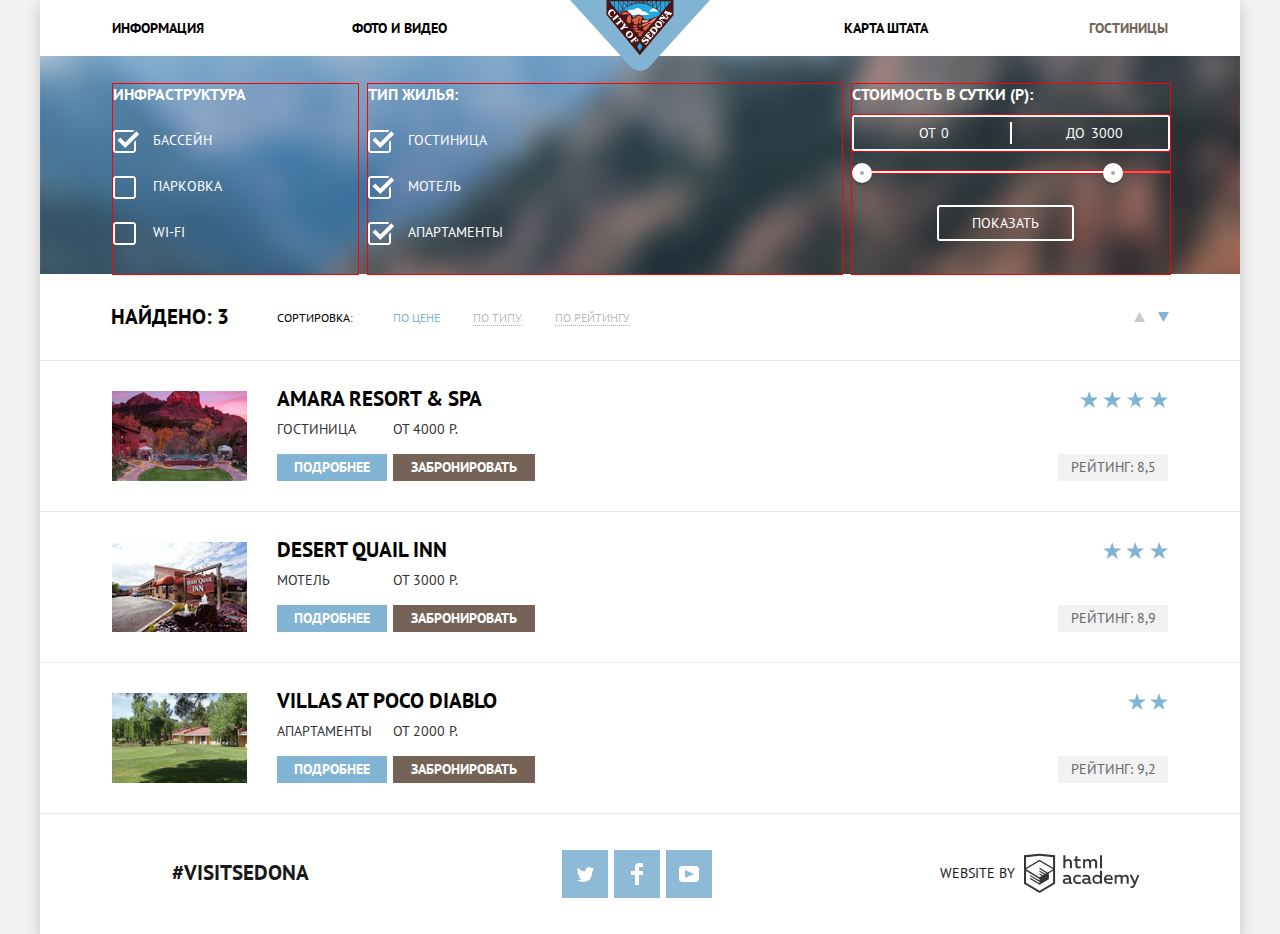
==== hotels.html @ 7b0700bb "форма ,вторая страница" ====
<!DOCTYPE html>
<html lang="ru">
  <head>
    <meta charset="utf-8">
    <title>HTML Academy: Седона</title>
    <link href="https://fonts.googleapis.com/css?family=PT+Sans:400,700&amp;subset=cyrillic" rel="stylesheet">
    <link href="css/normalize.css" rel="stylesheet">
    <!--<link href="css/style.min.css" rel="stylesheet">-->
    <link href="css/style.css" rel="stylesheet">
  </head>
  <body class="inner-page">

   <div class="container">

    <header class="main-header">

      <nav class="main-navigation">

        <a href="index.html"  class="main-header-logo"><img src="img/header-logo.svg" width="140" height="71" alt="City of Sedona"></a>
  	    <ul class="site-navigation">
          <li><a class="site-navigation-item" href="#">Информация</a></li>
          <li><a class="site-navigation-item" href="gallery.html">Фото и видео</a></li>
          <li><a class="site-navigation-item" href="map.html">Карта штата</a></li>
          <li class="current-page"><a class="site-navigation-item">Гостиницы</a></li>
        </ul>

      </nav>

    </header>

    <main>

      <section class="hotel-conditions">

        <h2 class="visually-hidden">Размещение в Седоне</h2>

        <form   action="https://echo.htmlacademy.ru" method="post" class="hotel-conditions-form">

          <div class="conditions-form">

          <b>Инфраструктура</b>

          <ul class="checkbox-list">

            <li class="checkbox-item">
              <input class="checkbox-input visually-hidden" id="checkbox-swimming-pool" type="checkbox" name="swimming-pool" checked>
                <label for="checkbox-swimming-pool" class="checkbox">Бассейн</label>
            </li>

            <li class="checkbox-item">
              <input class="checkbox-input visually-hidden" id="checkbox-parking" type="checkbox" name="parking">
                <label for="checkbox-parking" class="checkbox">Парковка</label>
            </li>

            <li class="checkbox-item">
              <input class="checkbox-input visually-hidden" id="checkbox-wifi" type="checkbox" name="wi-fi">
                <label for="checkbox-wifi" class="checkbox">Wi-Fi</label>
            </li>

          </ul>

          </div>

          <div class="conditions-form">

          <b>Тип жилья:</b>

          <ul class="checkbox-list">

            <li class="checkbox-item">
              <input class="checkbox-input visually-hidden" id="checkbox-hotel" type="checkbox" name="hotel" checked>
                <label for="checkbox-hotel" class="checkbox">Гостиница</label>
            </li>

            <li class="checkbox-item">
              <input class="checkbox-input visually-hidden" id="checkbox-motel" type="checkbox" name="motel" checked>
                <label for="checkbox-motel" class="checkbox">Мотель</label>
            </li>

            <li class="checkbox-item">
              <input class="checkbox-input visually-hidden" id="checkbox-apartments" type="checkbox" name="apartments" checked>
                <label for="checkbox-apartments" class="checkbox">Апартаменты</label>
            </li>

          </ul>

          </div>

          <div class="filter-range">

            <b>Стоимость в сутки (Р):</b>

              <div class="price-controls">

                <label class="price-range min-price">От <input type="text" value="0"></label>
                  <label class="price-range max-price">До <input type="text" value="3000"></label>

              </div>

              <div class="range-controls">

                <div class="scale">
                  <div class="bar">
                    <!--шкала ползунка-->
                  </div>
                </div>

                <button type="button" class="range-toggle toggle-min"></button>
                <button type="button" class="range-toggle toggle-max"></button>

              </div>

                  <button class="filter-show-button" type="submit">Показать</button>

          </div>

        </form>
      </section>

      <section class="hotel-searching-results">

        <div class="search-results">
          <b>Найдено: <span class="found-count">3</span></b>
          <p>Сортировка:</p>
          <ul class="sorting-list">
            <li class="current-choise sorting-item"><a href="">По цене</a></li>
            <li class="sorting-item"><a href="">По типу</a></li>
            <li class="sorting-item"><a href="">По рейтингу</a></li>
          </ul>
          <div class="arrows">
            <svg xmlns="http://www.w3.org/2000/svg" width="11" height="10" viewBox="0 0 11 10" class="arrow">
              <path fill="#231F20" d="M5.5 0L0 10h11z"/>
            </svg>

            <svg xmlns="http://www.w3.org/2000/svg" width="11" height="10" viewBox="0 0 11 10" class="current-arrow arrow">
              <path fill="#231F20" d="M5.5 10L0 0h11"/>
            </svg>
          </div>
        </div>

      <ul class="hotels-list">

       <li class="hotels-list-item">

        <img src="img/amara.jpg" width="135" height="90" alt="Amara Resort & SPA">

      <div class="hotel-item-container">
        <h2  class="hotel-name"><a href="#">Amara Resort & SPA</a></h2>

        <div class="hotel-type">
          <p>гостиница</p>
          <a class="about-hotel" href="#">Подробнее</a>
        </div>

        <div class="hotel-accepting">
          <p>От 4000 Р.</p>
          <a class="booking-button" href="#">Забронировать</a>
        </div>

      </div>
        <div class="hotel-rating">
          <span class="stars four-stars"></span>
          <p>рейтинг: 8,5</p>
        </div>

       </li>

       <li class="hotels-list-item">

        <img src="img/quail.jpg" width="135" height="90" alt="Desert Quail Inn">

      <div class="hotel-item-container">

        <h2 class="hotel-name"><a href="#">Desert Quail Inn</a></h2>

        <div class="hotel-type">
          <p>мотель</p>
          <a class="about-hotel" href="#">подробнее</a>
        </div>

        <div class="hotel-accepting">
          <p>От 3000 Р.</p>
          <a class="booking-button" href="#">забронировать</a>
        </div>

      </div>

        <div class="hotel-rating">
          <span class="stars three-stars"></span>
          <p>рейтинг: 8,9</p>
        </div>

       </li>

       <li class="hotels-list-item">

        <img src="img/diablo.jpg" width="135" height="90" alt="Villas At Poco Diablo">

      <div class="hotel-item-container">

        <h2 class="hotel-name"><a href="#">Villas At Poco Diablo</a></h2>

        <div class="hotel-type">
          <p>апартаменты</p>
          <a class="about-hotel" href="#">подробнее</a>
        </div>

        <div class="hotel-accepting">
          <p>От 2000 Р.</p>
          <a class="booking-button" href="#">забронировать</a>
        </div>

      </div>

        <div class="hotel-rating">
          <span class="stars two-stars"></span>
          <p>рейтинг: 9,2</p>
        </div>

       </li>

      </ul>
    </section>
    </main>

    <footer class="main-footer">

      <div  class="visitsedona">
        <a href="#">#visitsedona</a>
      </div>

      <ul class="social-buttons">
       <li>
        <a class="social-button social-twitter" href="https://twitter.com/htmlacademy_ru">
          <span class="visually-hidden">Twitter</span>

          <svg xmlns="http://www.w3.org/2000/svg" width="17" height="15" viewBox="0 0 17 15">

            <path fill="#FFF" d="M10.95.144c1.685-.496 2.984.27 3.577 1.179.673-.231
            1.331-.481 2.011-.708a2.345 2.345 0 0 1-.857 1.768c.685.17 1.304-.491 1.304-.491-.169
            1-1.006 1.788-1.563 2.024-.231 6.75-3.175 11.217-10.077 11.082h-.446c-.41 0-4.164-.46-4.898-1.887
            2.271.196 3.893-.422 4.693-1.177-.96-.3-2.679-.477-2.979-2.95.349.106.564.228 1.19.119C1.705 8.247.374
            7.53.448 5.33c.285.328 1.067.536 1.34.472C1.085 5.561-.182 2.442.894.85c1.818 1.854 3.735 3.606
            7.152 3.773C8.254 2.33 9.183.793 10.95.144z"/>

          </svg>

        </a>
       </li>

       <li>
        <a class="social-button social-facebook" href="https://facebook.com/htmlacademy">
          <span class="visually-hidden">Facebook</span>

          <svg xmlns="http://www.w3.org/2000/svg" width="12" height="22" viewBox="0 0 12 22">
            <path fill="#FFF" d="M12 4V0H8a4 4 0 0 0-4 4v4H0v4h4v10h4V12h4V8H8V4h4z"/>
          </svg>

        </a>
       </li>

       <li>
        <a class="social-button social-youtube" href="https://www.youtube.com/channel/UChUxTMjJGo-JDRY8pNTGL2g">
          <span class="visually-hidden">Youtube</span>

          <svg xmlns="http://www.w3.org/2000/svg" width="20" height="16" viewBox="0 0 20 16">

            <path fill="#FFF" d="M17 0H3C1.35 0 0 1.35 0 3v10c0 1.65 1.35 3 3 3h14c1.65 0 3-1.35 3-3V3c0-1.65-1.35-3-3-3zM6.027
            11.998V4.002L15.014 8l-8.987 3.998z"/>

          </svg>

        </a>
       </li>
      </ul>

      <div class="copyrights">
        <p>website by
          <a href="https://htmlacademy.ru/intensive/htmlcss" class="company-logo" aria-label="Логотип Компании">
            <svg  xmlns="http://www.w3.org/2000/svg" width="115" height="41" viewBox="0 0 113 39" >

              <path fill="#231f20" d="M46.84 28.22a2.07 2.07 0 0 0 .58-.11v1.4a3.41 3.41 0 0 1-1.24.22 1.75 1.75 0 0 1-1.75-1 5.08 5.08 0 0 1-3.3 1.13c-1.59 0-3.06-.87-3.06-2.68 0-2.24 2.08-2.93 3.9-2.93a11.63 11.63 0 0 1 2.28.26v-.31c0-1.09-.8-1.86-2.3-1.86a7.79 7.79 0 0 0-3.15.67v-1.79a10.72 10.72 0 0 1 3.35-.58c2.48 0 4 1.18 4 3.83v3.14a.57.57 0 0 0 .69.61zm-6.76-1.19a1.42 1.42 0 0 0 1.64 1.29 3.56 3.56 0 0 0 2.53-1v-1.51a10.21 10.21 0 0 0-1.9-.22c-1.1.01-2.27.35-2.27 1.45zM53.06 20.62a5.29 5.29 0 0 1 2.7.67v1.79a4.28 4.28 0 0 0-2.42-.73 2.89 2.89 0 1 0 0 5.76 5.26 5.26 0 0 0 2.55-.67v1.8a6.58 6.58 0 0 1-2.9.6 4.42 4.42 0 0 1-4.72-4.54 4.54 4.54 0 0 1 4.79-4.68zM65.84 28.22a2.07 2.07 0 0 0 .58-.11v1.4a3.41 3.41 0 0 1-1.24.22 1.75 1.75 0 0 1-1.75-1 5.08 5.08 0 0 1-3.3 1.13c-1.59 0-3.06-.87-3.06-2.68 0-2.24 2.08-2.93 3.9-2.93a11.63 11.63 0 0 1 2.28.26v-.31c0-1.09-.8-1.86-2.3-1.86a7.79 7.79 0 0 0-3.15.67v-1.79a10.72 10.72 0 0 1 3.35-.58c2.48 0 4 1.18 4 3.83v3.14a.57.57 0 0 0 .69.61zm-6.76-1.19a1.42 1.42 0 0 0 1.64 1.29 3.56 3.56 0 0 0 2.53-1v-1.51a10.21 10.21 0 0 0-1.9-.22c-1.11.01-2.27.35-2.27 1.45zM76.67 16.85v12.76h-1.76v-1.39a4.07 4.07 0 0 1-3.35 1.62 4.62 4.62 0 0 1 0-9.22 4 4 0 0 1 3.15 1.37v-5.14h2zm-4.76 5.48a2.9 2.9 0 0 0 0 5.8 3 3 0 0 0 2.79-1.84v-2.13a3.06 3.06 0 0 0-2.79-1.83zM82.99 20.62c3.48 0 4.68 2.81 4.12 5.34h-6.58c.22 1.57 1.75 2.22 3.35 2.22a6.41 6.41 0 0 0 2.77-.62v1.68a7.5 7.5 0 0 1-3.14.6c-2.68 0-5-1.53-5-4.61a4.39 4.39 0 0 1 4.48-4.61zm.09 1.62a2.39 2.39 0 0 0-2.57 2.26h4.85a2.06 2.06 0 0 0-2.28-2.26zM89.1 29.61v-8.75h1.73v1.09a4 4 0 0 1 2.92-1.33 3 3 0 0 1 2.73 1.4 4.33 4.33 0 0 1 3.06-1.4 3.21 3.21 0 0 1 3.32 3.52v5.47h-2V24.2a1.67 1.67 0 0 0-1.73-1.84 2.94 2.94 0 0 0-2.17 1.18V29.61h-2V24.2a1.67 1.67 0 0 0-1.73-1.84 3.11 3.11 0 0 0-2.32 1.35v5.91h-2zM111.47 20.86h2l-4.1 9.93c-.95 2.28-2.19 3-3.52 3a5 5 0 0 1-1.15-.15v-1.66a3 3 0 0 0 .89.13c.95 0 1.66-.67 2.17-2l.18-.44-4.16-8.82h2.13l3 6.6zM40.66 1.53v5a4 4 0 0 1 2.83-1.2A3.41 3.41 0 0 1 47.1 8.9v5.41h-2V9.15a1.9 1.9 0 0 0-2-2.1 3.08 3.08 0 0 0-2.44 1.46v5.8h-2V1.53h2zM52.43 2.42v3.12h3.17v1.71h-3.17v4c0 1.15.53 1.53 1.66 1.53a4.71 4.71 0 0 0 1.77-.35v1.68a7.14 7.14 0 0 1-2.35.38 2.68 2.68 0 0 1-3-2.88V7.23h-1.6V5.52h1.57V2.88zM58.1 14.29V5.54h1.73v1.09a4 4 0 0 1 2.92-1.33 3 3 0 0 1 2.73 1.4 4.33 4.33 0 0 1 3.06-1.4 3.21 3.21 0 0 1 3.32 3.52v5.47h-2V8.88a1.67 1.67 0 0 0-1.73-1.84 2.94 2.94 0 0 0-2.17 1.18V14.29h-2V8.88a1.67 1.67 0 0 0-1.73-1.84 3.11 3.11 0 0 0-2.32 1.35v5.91h-2zM74.72 1.52h1.95v12.76h-1.95zM15.44.02h-.16L0 1.62v28l15.28 9.09 15.28-9.09v-28zm13.12 28.45l-13.28 7.9L2 28.47V16.99l13.22 7.87v1.43l-9.07-5.4v1.38l9.11 5.47v1.46l-9.1-5.42v1.38l9.11 5.47 9.19-5.5V19.22l4.1-2.45v11.67zm0-13.16l-3.65 2.14-1.68 1-8-4.76v1.38l6.84 4.07h-.06l-.15.09-1 .57-5.64-3.36v1.38l4.45 2.65-1.05.7-3.36-2v1.38l2.21 1.3-2.25 1.35-13.16-7.82 13.17-7.92zm0-1.39L15.21 6.05l-13.2 7.86V3.41l13.28-1.39 13.28 1.39v10.51z"/>

            </svg>

          </a>
        </p>
      </div>

     </footer>

    </div>
    <script src="js/script.min.js"></script>
    </body>

    </html>
---- css/style.min.css ----
*,::after,::before{-webkit-box-sizing:inherit;box-sizing:inherit}html{-webkit-box-sizing:border-box;box-sizing:border-box}body{min-width:1280px;margin:0;font-family:"PT Sans","Arial",sans-serif;font-size:14px;line-height:26px;text-transform:uppercase;background-color:#f2f2f2}.container{width:1200px;margin:0 auto;color:#000;background-color:#fff;-webkit-box-shadow:0 5px 15px 0 rgba(0,1,1,.2);box-shadow:0 5px 15px 0 rgba(0,1,1,.2)}.visually-hidden{position:absolute;width:1px;height:1px;margin:-1px;border:0;padding:0;white-space:nowrap;-webkit-clip-path:inset(100%);clip-path:inset(100%);clip:rect(0 0 0 0);overflow:hidden}.reasons-list,.sedona-recomendations,.site-navigation,.social-buttons li{list-style:none}a{text-decoration:none}.site-navigation a,body{color:#000}.site-navigation a:focus,.site-navigation a:hover{color:#81b3d2}.site-navigation a:active{color:rgba(0,0,0,.3)}.current-page a,.current-page a:active,.current-page a:focus,.current-page a:hover{color:#766357}.main-navigation{font-size:14px;font-weight:700;color:#000;background-color:#fff;position:relative}.main-header-logo{position:absolute;top:0;left:50%;margin-left:-70px;z-index:1}.site-navigation{display:-webkit-box;display:-ms-flexbox;display:flex;-ms-flex-wrap:wrap;flex-wrap:wrap;width:1200px;margin:0;padding:0}.site-navigation li{display:block;min-width:240px;padding:15px 0}.site-navigation li:nth-child(4n+1),.site-navigation li:nth-child(4n+2){text-align:left;padding-left:72px}.site-navigation li:nth-child(4n+3),.site-navigation li:nth-child(4n+4){text-align:right;padding-right:72px}.site-navigation li:nth-child(4n+2){margin-right:240px}.about-sedona{font-size:21px;font-weight:700;color:#000;background-color:#fff}.about-sedona p{display:block;width:440px;text-align:center;margin:0 auto 30px}.background-sedona{width:100%;min-height:508px;background-image:url(../img/polygon.svg),url(../img/background-sedona.jpg);background-size:1200px 57px,1200px 773px;background-repeat:no-repeat,no-repeat;background-position:0 100%,0 -82px;background-color:#6ca2ca;margin-bottom:61px;text-align:center;padding-top:76px}.reasons-list,.sedona-recomendations{margin:0;padding:0}.reasons-and-recomendations{font-size:14px;line-height:21px;text-align:center;color:#333;background-color:#fff}.reasons-and-recomendations h2{font-size:14px;font-weight:400;margin:0 0 53px;color:#333;background-color:#fff}.reasons-list,.sedona-recomendations{display:-webkit-box;display:-ms-flexbox;display:flex;width:1200px;-ms-flex-wrap:wrap;flex-wrap:wrap}.recomendation-item{width:400px;padding:60px 50px}.reason-item b,.recomendation-item b{display:block;width:160px;font-size:21px;line-height:21px;font-weight:700}.recomendation-item b{position:relative;padding-top:101px;margin:0 auto 24px}.recomendation-item p{display:block;padding:0;margin-bottom:21px}.reason-item{width:400px;padding:46px 40px;-webkit-box-ordinal-group:2;-ms-flex-order:1;order:1;background-color:#eee}.reason-item b{margin:0 auto 26px}.reason-item p{margin:0 0 14px}.special-item>.reason-item{background-color:#81b3d2}.special-item{display:-webkit-box;display:-ms-flexbox;display:flex;width:1200px;color:#fff;background-color:#82b5d3}.special-item b{display:block;width:160px;margin:0 auto 25px}.reason-number{display:block;margin-bottom:20px}.background-bridge,.background-city{width:800px;height:256px;background-image:url(../img/background-city.jpg);-webkit-box-ordinal-group:2;-ms-flex-order:1;order:1}.background-bridge{background-image:url(../img/background-bridge.jpg);background-position:0 -76px;-webkit-box-ordinal-group:1;-ms-flex-order:0;order:0}.food::before,.house::before,.souvenir::before{content:"";position:absolute;top:0;left:50%;margin-left:-37px;width:75px;height:72px;background-image:url(../img/house.svg)}.food::before,.souvenir::before{width:74px;height:70px;background-image:url(../img/hamburger.svg)}.souvenir::before{margin-top:-5px;margin-left:-32px;width:64px;height:76px;background-image:url(../img/souvenir.svg)}.booking,.booking b{background-color:#fff}.booking{padding-top:57px;text-align:center;font-size:14px;line-height:24px;color:#333}.booking b{display:block;font-size:30px;line-height:36px;margin:-8px 0 25px;padding:0;color:#000}.booking p{margin-bottom:47px}.button-search{display:inline-block;font-family:"PT Sans","Arial",sans-serif;font-size:21px;line-height:26px;font-weight:700;border:0;text-align:center;text-transform:uppercase;width:568px;padding:30px 15px;color:#fff;background-color:#766357}.button-search:focus,.button-search:hover{color:#fff;background-color:#604e43}.button-search:active{color:rgba(255,255,255,.3);background-color:#503e33}.button-submit{font-family:"PT Sans","Arial",sans-serif;font-size:21px;line-height:26px;font-weight:700;width:458px;text-align:center;text-transform:uppercase;margin:0;padding:16px 15px;border:0;color:#fff;background-color:#81b3d2}.button-submit:focus,.button-submit:hover{color:#fff;background-color:#669ec0}.button-submit:active{color:rgba(255,255,255,.3);background-color:#5496bd}.hotel-searching{position:absolute;top:0;left:316px;font-size:14px;line-height:26px;font-weight:700;width:568px;margin:0;padding:55px;color:#000;background-color:#fff}.hotel-searching p{margin-bottom:29px}.hotel-searching-item{display:-webkit-box;display:-ms-flexbox;display:flex;position:relative;-webkit-box-pack:justify;-ms-flex-pack:justify;justify-content:space-between;-webkit-box-align:baseline;-ms-flex-align:baseline;align-items:baseline;margin-top:0}.hotel-searching-item ::-webkit-input-placeholder{font-size:14px;line-height:26px;font-weight:700;text-transform:uppercase;padding-left:13px;border:0;color:#000;background-color:#f2f3f3}.hotel-searching-item :-moz-input-placeholder,.hotel-searching-item ::-moz-input-placeholder{font-size:14px;line-height:26px;font-weight:700;text-transform:uppercase;padding-left:13px;border:0;color:#000;background-color:#f2f3f3}.hotel-searching-item :-ms-input-placeholder{font-size:14px;line-height:26px;font-weight:700;text-transform:uppercase;padding-left:13px;border:0;color:#000;background-color:#f2f3f3}.form-place-container{position:relative}.form-container{padding:0;display:-webkit-box;display:-ms-flexbox;display:flex;-webkit-box-pack:justify;-ms-flex-pack:justify;justify-content:space-between;width:458px;margin:0 0 54px}.form-container p{width:224px;margin:0;padding:0}.form-container p:nth-child(2){padding-left:47px}.button-calendar{position:absolute;top:6px;right:10px;background-image:url(../img/calendar.svg);width:21px;height:22px;border:0;cursor:pointer;color:#a9a9a9;background-color:transparent}.form-container input[type=text],.hotel-searching input[type=text]{font:inherit;width:348px;min-height:38px;border:0;background-color:#f2f2f2}.form-container input[type=text]{width:114px;padding:0 38px}.button{content:"";border:0;width:12px;height:3px;cursor:pointer;background-color:#a9a9a9}.button-minus,.button-plus{position:absolute;top:18px;right:88px}.button-plus{right:13px}.button-plus::after{position:absolute;content:"";width:12px;height:3px;top:0;right:0;background-color:#a9a9a9;-webkit-transform:rotate(90deg);-ms-transform:rotate(90deg);transform:rotate(90deg)}.sedona-map{width:1200px;height:593px;background-image:url(../img/sedona-map.jpg)}.ifarme-map{border:0;}.main-footer{display:-webkit-box;display:-ms-flexbox;display:flex;min-height:120px;font-size:14px;line-height:26px;font-weight:400;opacity:.9;color:#000;background-color:#fff}.map-under-footer{margin-top:-120px}.main-footer div{width:400px;text-align:center}.visitsedona{font-size:21px;line-height:26px;font-weight:700;padding-top:48px}.visitsedona a{color:#000}.copyrights{display:-webkit-box;display:-ms-flexbox;display:flex;-webkit-box-pack:center;-ms-flex-pack:center;justify-content:center;-webkit-box-align:center;-ms-flex-align:center;align-items:center}.company-logo,.copyrights p{display:block;margin:0;position:relative;padding:45px 125px 45px 0}.company-logo{padding:0;position:absolute;top:40px;left:84px}.company-logo:focus path,.company-logo:hover path{fill:#81b3d2}.company-logo:active path{fill:#bdbbbc}.social-button,.social-buttons{display:-webkit-box;display:-ms-flexbox;display:flex;-webkit-box-pack:center;-ms-flex-pack:center;justify-content:center;-webkit-box-align:center;-ms-flex-align:center;align-items:center}.social-buttons{-ms-flex-wrap:wrap;flex-wrap:wrap;margin:0 auto;padding:5px;width:400px}.social-button{width:46px;height:48px;margin-right:6px;background-color:#81b3d2}.social-button:focus,.social-button:hover{color:#fff;background-color:#669ec0}.social-button:active{background-color:#5496bd}.social-button:active path{fill:#89b8d2}.hotels-list li{list-style:none}.hotel-name a{display:block;font-size:21px;line-height:26px;font-weight:700;color:#000;background-color:#fff}.hotel-name a:focus,.hotel-name a:hover{font-size:21px;line-height:26px;font-weight:700;color:#81b3d2;background-color:#fff}.hotel-name a:active{font-size:21px;line-height:26px;font-weight:700;color:rgba(0,0,0,.3);background-color:#fff}.hotel-rating p,.hotel-type a,.hotels-list p{font-size:14px;line-height:21px;color:#333;background-color:#fff}.hotel-rating p,.hotel-type a{color:#666;background-color:#f2f2f2}.hotel-type a{font-weight:700;color:#fff;background-color:#82b5d3}.hotel-type a:focus,.hotel-type a:hover{font-size:14px;line-height:21px;font-weight:700;color:#fff;background-color:#669ec0}.hotel-accepting a,.hotel-type a:active{font-size:14px;line-height:21px;font-weight:700}.hotel-type a:active{color:rgba(255,255,255,.3);background-color:#5496bd}.hotel-accepting a{color:#fff;background-color:#766357}.hotel-accepting a:focus,.hotel-accepting a:hover{font-size:14px;line-height:21px;font-weight:700;color:#fff;background-color:#604e43}.hotel-accepting a:active{font-size:14px;line-height:21px;font-weight:700;color:rgba(255,255,255,.3);background-color:#503e33}.hotel-accepting p,.hotel-type p{padding:0}.hotel-rating p{margin:0}.hotels-list,.hotels-list-item{display:-webkit-box;display:-ms-flexbox;display:flex;margin:0}.hotels-list{-webkit-box-orient:vertical;-webkit-box-direction:normal;-ms-flex-direction:column;flex-direction:column;padding:0}.hotels-list-item{padding:30px 72px}.hotels-list-item img{margin-right:30px}.hotel-name{padding:0;margin-top:-5px;margin-bottom:6px}.about-hotel,.booking-button{display:block;padding:3px 16px}.hotel-item-container{display:-webkit-box;display:-ms-flexbox;display:flex;-ms-flex-wrap:wrap;flex-wrap:wrap;width:258px;margin-right:auto}.hotel-type{width:110px;margin-right:6px}.hotel-accepting p,.hotel-type p{margin:0 0 14px}.hotel-accepting{width:142px}.hotel-rating{position:relative;width:110px;text-align:center;padding-top:63px}.hotel-rating p{padding:3px}.stars{content:"";position:absolute;top:0;right:0;height:17px;background-image:url(../img/star.svg);background-repeat:space}.four-stars{width:88px}.three-stars{width:65px}.two-stars{width:40px}.hotels-list-item{border-bottom:1px solid #eae8ea}.hotels-list-item:first-child{border-top:1px solid #eae8ea}
---- css/style.css ----
*,
*::before,
*::after {
    -webkit-box-sizing: inherit;
    box-sizing: inherit;
}

html {
    -webkit-box-sizing: border-box;
    box-sizing: border-box;
}

body {
    min-width: 1200px;
    margin: 0;
    font-family: "PT Sans","Arial", sans-serif;
    font-size: 14px;
    line-height: 26px;
    text-transform: uppercase;
    color: #000000;
    background-color: #f2f2f2;
}

.container {
    width: 1200px;
    margin: 0 auto;
    color: #000000;
    background-color: #ffffff;
    -webkit-box-shadow: 0px 5px 15px 0 rgba(0, 1, 1, 0.2);
    box-shadow: 0px 5px 15px 0 rgba(0, 1, 1, 0.2);
}

.visually-hidden {
    position: absolute;
    width: 1px;
    height: 1px;
    margin: -1px;
    border: 0;
    padding: 0;
    white-space: nowrap;
    -webkit-clip-path: inset(100%);
    clip-path: inset(100%);
    clip: rect(0 0 0 0);
    overflow: hidden;
}

.site-navigation, .reasons-list, .sedona-recomendations, .social-buttons li {
    list-style: none;
}

a {
    text-decoration: none;
}

.site-navigation a {
    color: #000000;
}

.site-navigation a:hover,
.site-navigation a:focus {
    color: #81b3d2;
}

.site-navigation a:active {
    color: rgba(0, 0, 0, 0.3);
}

.current-page a,
.current-page a:hover,
.current-page a:focus,
.current-page a:active {
    color: #766357;
}

.main-navigation {
    font-size: 14px;
    font-weight: bold;
    color: #000000;
    background-color: #ffffff;
}

.main-navigation {
    position: relative;
}

.main-header-logo {
    position: absolute;
    top: 0;
    left: 50%;
    margin-left: -70px;
    z-index: 1;
}

.site-navigation {
    display: -webkit-box;
    display: -ms-flexbox;
    display: flex;
    -ms-flex-wrap: wrap;
    flex-wrap: wrap;
    width: 1200px;
    margin: 0;
    padding: 0;
}

.site-navigation li {
    display: block;
    min-width: 240px;
    padding: 15px 0px;
}

.site-navigation li:nth-child(4n+1),
.site-navigation li:nth-child(4n+2) {
    text-align: left;
    padding-left: 72px;
}

.site-navigation li:nth-child(4n+3),
.site-navigation li:nth-child(4n+4) {
    text-align: right;
    padding-right: 72px;
}

.site-navigation li:nth-child(4n+2) {
    margin-right: 240px;
}

.about-sedona {
    font-size: 21px;
    font-weight: bold;
    color: #000000;
    background-color: #ffffff;
}

.about-sedona p {
    display: block;
    width: 440px;
    text-align: center;
    margin: 0 auto 30px auto;
}

.background-sedona {
    width: 100%;
    min-height: 508px;
    background-image: url("../img/polygon.svg"), url("../img/background-sedona.jpg");
    background-size: 1200px 57px, auto;
    background-repeat: no-repeat, no-repeat;
    background-position: 0 100%, 0 -83px;
    background-color: #6CA2CA;
    margin-bottom: 61px;
    text-align: center;
    padding-top: 76px;
}

/*Блок с описанием перимуществ и достопримечательностей Седоны*/

.reasons-list, .sedona-recomendations {
    margin: 0;
    padding: 0;
}

.reasons-and-recomendations {
    position: relative;
    font-size: 14px;
    line-height: 21px;
    text-align: center;
    z-index: 2;
    color: #333333;
    background-color: #ffffff;
}

.reasons-and-recomendations h2 {
    font-size: 14px;
    font-weight: normal;
    margin: 0;
    margin-bottom: 53px;
    color: #333333;
    background-color: #ffffff;
}

.reasons-list {
    display: -webkit-box;
    display: -ms-flexbox;
    display: flex;
    width: 1200px;
    -ms-flex-wrap: wrap;
    flex-wrap: wrap;
}

.sedona-recomendations {
    display: -webkit-box;
    display: -ms-flexbox;
    display: flex;
    width: 1200px;
    -ms-flex-wrap: wrap;
    flex-wrap: wrap;
}

.recomendation-item {
    width: 400px;
    padding: 60px 50px;
}

.recomendation-item b {
    display: block;
    position: relative;
    font-size: 21px;
    line-height: 21px;
    font-weight: bold;
    width: 160px;
    margin: 0 auto 24px auto;
    padding-top: 101px;
    color: #000000;
}

.recomendation-item p {
    display: block;
    padding: 0;
    margin-bottom: 21px;
}

.reason-item {
    width: 400px;
    padding: 46px 40px;
    -webkit-box-ordinal-group: 2;
    -ms-flex-order: 1;
    order: 1;
    background-color: #eeeeee;
}

.reason-item b {
    display: block;
    width: 160px;
    font-size: 21px;
    line-height: 21px;
    font-weight: bold;
    margin: 0 auto 26px auto;
    color: #000000;
}

.reason-item p {
    margin: 0;
    margin-bottom: 14px;
}

.special-item>.reason-item {
    background-color: #81b3d2;
}

.special-item {
    display: -webkit-box;
    display: -ms-flexbox;
    display: flex;
    width: 1200px;
    color: #ffffff;
    background-color: #82B5D3;
}

.special-item b {
    display: block;
    width: 160px;
    margin: 0 auto 25px auto;
    color: #ffffff;
}

.reason-number {
    display: block;
    margin-bottom: 20px;
}

.background-city {
    width: 800px;
    height: 256px;
    background-image: url("../img/background-city.jpg");
    -webkit-box-ordinal-group: 2;
    -ms-flex-order: 1;
    order: 1;
}

.background-bridge {
    width: 800px;
    height: 256px;
    background-image: url("../img/background-bridge.jpg");
    background-position: 0 -76px;
    -webkit-box-ordinal-group: 1;
    -ms-flex-order: 0;
    order: 0;
}

.house::before {
    content: "";
    position: absolute;
    top: 0;
    left: 50%;
    margin-left: -37px;
    width: 75px;
    height: 72px;
    background-image: url("../img/house.svg");
}

.food::before {
    content: "";
    position: absolute;
    top: 0;
    left: 50%;
    margin-left: -37px;
    width: 74px;
    height: 70px;
    background-image: url("../img/hamburger.svg");
}

.souvenir::before {
    content: "";
    position: absolute;
    top: 0;
    left: 50%;
    margin-top: -5px;
    margin-left: -32px;
    width: 64px;
    height: 76px;
    background-image: url("../img/souvenir.svg");
}

/*блок с формой*/

.booking {
    font-size: 14px;
    line-height: 24px;
    text-align: center;
    color: #333333;
    background-color: #ffffff;
}

.booking b {
    display: block;
    font-size: 30px;
    line-height: 36px;
    margin: 0;
    margin-top: -8px;
    margin-bottom: 25px;
    padding: 0;
    color: #000000;
    background-color: #ffffff;
}

.booking p {
    margin-bottom: 47px;
    padding: 0 50px;
}

.button-search {
    display: inline-block;
    font-family: "PT Sans","Arial",sans-serif;
    font-size: 21px;
    line-height: 26px;
    font-weight: bold;
    border: none;
    vertical-align: center;
    text-align: center;
    text-transform: uppercase;
    width: 568px;
    padding: 30px 15px;
    color: #ffffff;
    background-color: #766357;
}

.button-search:hover,
.button-search:focus {
    color: #ffffff;
    background-color: #604e43;
}

.button-search:active {
    color: rgba(255, 255, 255, 0.3);
    background-color: #503e33;
}

.button-submit {
    font-family: "PT Sans","Arial",sans-serif;
    font-size: 21px;
    line-height: 26px;
    font-weight: bold;
    width: 458px;
    text-align: center;
    text-transform: uppercase;
    margin: 0;
    padding: 0;
    padding: 16px 15px;
    border: none;
    color: #ffffff;
    background-color: #81b3d2;
}

.button-submit:hover,
.button-submit:focus {
    color: #ffffff;
    background-color: #669ec0;
}

.button-submit:active {
    color: rgba(255, 255, 255, 0.3);
    background-color: #5496bd;
}

.form-place-container {
  position:relative;
}

.hotel-searching {
    display: block;
    position: absolute;
    top: 0;
    left: 316px;
    font-size: 14px;
    line-height: 26px;
    font-weight: bold;
    width: 568px;
    margin: 0;
    padding: 55px;
    box-shadow: 0px 7px 15px 0 rgba(0, 1, 1, 0.15);
    color: #000000;
    background-color: #ffffff;
}

.hotel-searching p {
    padding: 0;
    margin-bottom: 29px;
}
.hotel-searching-item label {
  width: 110px;
  text-align: left;
}

.hotel-searching-item {
    display: -webkit-box;
    display: -ms-flexbox;
    display: flex;
    position: relative;
    -webkit-box-pack: justify;
    -ms-flex-pack: justify;
    justify-content: space-between;
    -webkit-box-align: baseline;
    -ms-flex-align: baseline;
    align-items: baseline;
    margin-top: 0;
    z-index: 2;
}

.hotel-searching-item ::-webkit-input-placeholder {
    font-size: 14px;
    line-height: 26px;
    font-weight: bold;
    text-transform: uppercase;
    border: none;
    color: #000000;
}

.hotel-searching-item ::-moz-input-placeholder {
    font-size: 14px;
    line-height: 26px;
    font-weight: bold;
    text-transform: uppercase;
    border: none;
    color: #000000;
}

.hotel-searching-item :-moz-input-placeholder {
    font-size: 14px;
    line-height: 26px;
    font-weight: bold;
    text-transform: uppercase;
    border: none;
    color: #000000;
}

.hotel-searching-item :-ms-input-placeholder {
    font-size: 14px;
    line-height: 26px;
    font-weight: bold;
    text-transform: uppercase;
    border: none;
    color: #000000;
}

.form-place-container {
    position: relative;
}

.form-container {
    margin: 0;
    padding: 0;
    display: -webkit-box;
    display: -ms-flexbox;
    display: flex;
    -webkit-box-pack: justify;
    -ms-flex-pack: justify;
    justify-content: space-between;
    width: 458px;
    margin-bottom: 54px;
}

.form-container p {
    width: 225px;
    margin: 0;
    padding: 0;
}

.form-container p:nth-child(2) {
    padding-left: 45px;
}

.button-calendar {
    position: absolute;
    top: 8px;
    right: 9px;
    padding: 0;
    width: 21px;
    height: 22px;
    border: none;
    outline: none;
    cursor: pointer;
    color: #a9a9a9;
    background-color: transparent;
}

.button-calendar path {
  fill: #cacaca;
}

.button-calendar:hover path,
.button-caldendar:focus path {
  fill: #000000;
}

.button-calendar:active path {
  fill: #81b3d2;
}

.hotel-searching input[type="text"] {
    font: inherit;
    width: 347px;
    min-height: 38px;
    margin: 0;
    padding: 0 13px;
    border: 0;
    text-align: left;
    outline:none;
    background-color: #f2f2f2;
    outline: none;
}

.hotel-special-item input[type="text"]:hover {
  background-color: #ebebeb;
}

.hotel-special-item input[type="text"]:focus {
  background-color: #ffffff;
  border: 2px solid #e5e5e5;
}

.form-container input[type="text"] {
    font: inherit;
    width: 114px;
    min-height: 38px;
    padding: 0 38px;
    border: 0;
    text-align: center;
    outline:none;
    background-color: #f2f2f2;
}

.button {
    outline:none;
    padding: 0px;
}

.button-minus {
    position: absolute;
    top: 0px;
    right: 76px;
    border: 0;
    width: 38px;
    height: 38px;
    cursor: pointer;
    background-color: #f2f2f2;
}

.button-plus {
    position: absolute;
    top: 0px;
    right: 0px;
    border: 0;
    width: 38px;
    height: 38px;
    cursor: pointer;
    background-color: #f2f2f2;
}

.button-minus::before {
    position: absolute;
    content: "";
    top: 18px;
    right: 13px;
    width: 11px;
    height: 3px;
    border: 0;
    background-color: #a9a9a9;
}

.button-plus::before {
    position: absolute;
    content: "";
    top: 18px;
    right: 13px;
    width: 11px;
    height: 3px;
    border: 0;
    background-color: #a9a9a9;
}

.button-plus::after {
    position: absolute;
    content: "";
    top: 18px;
    right: 13px;
    width: 11px;
    height: 3px;
    border: 0;
    background-color: #a9a9a9;
    -webkit-transform: rotate(90deg);
    -ms-transform: rotate(90deg);
    transform: rotate(90deg);
}

.button-minus:hover::before,
.button-minus:focus::before
 {
    background-color: #000000;
}

.button-minus:active::before {
    background-color: #81b3d2;
}

.button-plus:hover::before,
.button-plus:focus::before,
.button-plus:hover::after,
.button-plus:focus::after {
    background-color: #000000;
}

.button-plus:active::before,
.button-plus:active::after {
    background-color: #81b3d2;
}

.close-form-container {
    position: relative;
    padding-top: 57px;
    background-color: white;
    z-index: 2;
}

@-webkit-keyframes form-opening{
    0% {
      top: -395px;
      left: 316px;
  }
}

@keyframes form-opening{
    0% {
      top: -395px;
      left: 316px;
  }
}

.hidden {
  display: none;
}

.form-show {
    display: block;
    -webkit-animation-name: form-opening;
            animation-name: form-opening;
    -webkit-animation-duration: 1.5s;
            animation-duration: 1.5s;
    z-index: 1;
}

/*Карта*/

.sedona-map {
    width: 1200px;
    height: 593px;
    background-image: url("../img/sedona-map.jpg");
    background-color: #c4ecb4;
}

.iframe-map {
    border: 0;
}

/*Футер*/

.main-footer {
    display: -webkit-box;
    display: -ms-flexbox;
    display: flex;
    min-height: 120px;
    font-size: 14px;
    line-height: 26px;
    font-weight: normal;
    opacity: 0.9;
    position: relative;
    z-index: 0;
    color: #000000;
    background-color: #ffffff;
}

.map-under-footer {
    margin-top: -120px;
}

.main-footer div {
    width: 400px;
    text-align: center;
}

.visitsedona {
    font-size: 21px;
    line-height: 26px;
    font-weight: bold;
    padding-top: 46px;
}

.visitsedona a {
    color: #000000;
}

.copyrights {
    display: -webkit-box;
    display: -ms-flexbox;
    display: flex;
    -webkit-box-pack: center;
    -ms-flex-pack: center;
    justify-content: center;
    -webkit-box-align: center;
    -ms-flex-align: center;
    align-items: center;
}

.copyrights p {
    display: block;
    margin: 0;
    position: relative;
    padding: 43px 125px 45px 0;
}

.company-logo {
    display: block;
    margin: 0;
    padding: 0;
    position: absolute;
    top: 36px;
    left: 84px;
}

.company-logo:hover path,
.company-logo:focus path {
    fill: #81b3d2;
}

.company-logo:active path {
    fill: #bdbbbc;
}

.social-buttons {
    display: -webkit-box;
    display: -ms-flexbox;
    display: flex;
    -ms-flex-wrap: wrap;
    flex-wrap: wrap;
    -webkit-box-pack: center;
    -ms-flex-pack: center;
    justify-content: center;
    -webkit-box-align: center;
    -ms-flex-align: center;
    align-items: center;
    width: 400px;
    margin: 0 auto;
    padding: 0;
    padding: 5px;
}

.social-button {
    display: -webkit-box;
    display: -ms-flexbox;
    display: flex;
    -webkit-box-pack: center;
    -ms-flex-pack: center;
    justify-content: center;
    width: 46px;
    height: 48px;
    margin-right: 6px;
    -webkit-box-align: center;
    -ms-flex-align: center;
    align-items: center;
    background-color: #81b3d2;
}

.social-button:hover,
.social-button:focus {
    color: #ffffff;
    background-color: #669ec0;
}

.social-button:active {
    background-color: #5496bd;
}

.social-button:active path {
    opacity: 0.3;
}

/*Вторая страница*/

.hotels-list li {
    list-style: none;
}

.hotel-name a {
    display: block;
    font-size: 21px;
    line-height: 26px;
    font-weight: bold;
    color: #000000;
}

.hotel-name a:hover,
.hotel-name a:focus {
    font-size: 21px;
    line-height: 26px;
    font-weight: bold;
    color: #81b3d2;
}

.hotel-name a:active {
    font-size: 21px;
    line-height: 26px;
    font-weight: bold;
    color: rgba(0, 0, 0, 0.3);
}

.hotels-list p {
    font-size: 14px;
    line-height: 21px;
    color: #333333;
    background-color: #ffffff;
}

.hotel-rating p {
    font-size: 14px;
    line-height: 21px;
    color: #666666;
    background-color: #f2f2f2;
}

.hotel-type a {
    font-size: 14px;
    line-height: 21px;
    font-weight: bold;
    color: #ffffff;
    background-color: #82B5D3;
}

.hotel-type a:hover,
.hotel-type a:focus {
    font-size: 14px;
    line-height: 21px;
    font-weight: bold;
    color: #ffffff;
    background-color: #669ec0;
}

.hotel-type a:active {
    font-size: 14px;
    line-height: 21px;
    font-weight: bold;
    color: rgba(255, 255, 255, 0.3);
    background-color: #5496bd;
}

.hotel-accepting a {
    font-size: 14px;
    line-height: 21px;
    font-weight: bold;
    color: #ffffff;
    background-color: #766357;
}

.hotel-accepting a:hover,
.hotel-accepting a:focus {
    font-size: 14px;
    line-height: 21px;
    font-weight: bold;
    color: #ffffff;
    background-color: #604e43;
}

.hotel-accepting a:active {
    font-size: 14px;
    line-height: 21px;
    font-weight: bold;
    color: rgba(255, 255, 255, 0.3);
    background-color: #503e33;
}

.hotel-type p,
.hotel-accepting p,
.hotel-rating p {
    margin: 0;
    padding: 0;
}

.hotels-list {
    display: -webkit-box;
    display: -ms-flexbox;
    display: flex;
    -webkit-box-orient: vertical;
    -webkit-box-direction: normal;
    -ms-flex-direction: column;
    flex-direction: column;
    margin: 0;
    padding: 0;
}

.hotels-list-item {
    display: -webkit-box;
    display: -ms-flexbox;
    display: flex;
    margin: 0;
    padding: 30px 72px;
}

.hotels-list-item img {
    margin-right: 30px;
}

.hotel-name {
    padding: 0;
    margin-top: -5px;
    margin-bottom: 6px;
}

.about-hotel {
    display: block;
    padding: 3px 16px;
    word-wrap: break-word;
    text-align: center;
}

.booking-button {
    display: block;
    padding: 3px 16px;
    word-wrap: break-word;
    text-align: center;
}

.hotel-item-container {
    display: -webkit-box;
    display: -ms-flexbox;
    display: flex;
    -ms-flex-wrap: wrap;
    flex-wrap: wrap;
    width: 258px;
    margin-right: auto;
}

.hotel-type {
    width: 110px;
    margin-right: 6px;
}

.hotel-type p {
    margin-bottom: 14px;
}

.hotel-accepting {
    width: 142px;
}

.hotel-accepting p {
    margin-bottom: 14px;
}

.hotel-rating {
    position: relative;
    width: 110px;
    text-align: center;
    padding-top: 63px;
}

.hotel-rating p {
    padding: 3px;
}

.stars {
    content: "";
    position: absolute;
    top: 0;
    right: 0;
    height: 17px;
    background-image: url("../img/star.svg");
    background-repeat: space;
}

.four-stars {
    width: 88px;
}

.three-stars {
    width: 65px;
}

.two-stars {
    width: 40px;
}

.hotels-list-item {
    border-bottom: 1px solid #eae8ea;
}

.hotels-list-item:first-child {
    border-top: 1px solid #eae8ea;
}

/*форма с чекбоксом*/

.checkbox-list {
  list-style: none;
  padding: 0;
  margin: 0;
}

.hotel-conditions {
  background-color: #7799BD;
  background-image: url("../img/filter-background.jpg");
  background-position: 0 -293px;
  background-repeat: no-repeat;
}

.hotel-conditions-form {
    display: flex;
      justify-content: space-between;
    padding: 28px 70px 0 73px;
}

.conditions-form {
  width: 245px;
  margin-right: 10px;
}

.conditions-form:nth-child(2) {
  flex-grow: 2;
}

.conditions-form b {
  display: block;
  font-size: 16px;
  line-height: 21px;
  font-weight: 600;
  word-wrap: break-word;
  color: #ffffff;
  margin-bottom: 25px;
}

.checkbox {
  padding-left: 40px;
}

.checkbox-item {
  display: flex;
  position: relative;
  font-size: 14px;
  line-height: 21px;
  word-wrap: break-word;
  margin-bottom: 25px;
  align-items: center;
  color: #ffffff;
}

.checkbox-item:last-child{
  margin-bottom: 31px;
}

.checkbox::before {
  content:"";
  position: absolute;
  top: 0;
  left: 0;
  width: 27px;
  height: 23px;
  background-image: url("data:image/svg+xml,%3Csvg xmlns='http://www.w3.org/2000/svg' width='23' height='23' fill='%23ffffff' viewBox='0 0 23 23'%3E%3Cpath d='M20 2c.542 0 1 .458 1 1v17c0 .542-.458 1-1 1H3c-.542 0-1-.458-1-1V3c0-.542.458-1 1-1h17m0-2H3C1.35 0 0 1.35 0 3v17c0 1.65 1.35 3 3 3h17c1.65 0 3-1.35 3-3V3c0-1.65-1.35-3-3-3z'/%3E%3C/svg%3E");
  background-repeat: no-repeat;
}

.checkbox-input:checked + .checkbox::before {
  background-image: url("data:image/svg+xml,%3Csvg xmlns='http://www.w3.org/2000/svg' width='27' height='23' fill='%23ffffff' viewBox='0 0 27 23'%3E%3Cpath d='M7.285 7.486l-2.829 2.829 7.783 7.783L26.171 4.166l-2.828-2.829-11.104 11.102z'/%3E%3Cpath d='M21 20c0 .542-.458 1-1 1H3c-.542 0-1-.458-1-1V3c0-.542.458-1 1-1h16.908L21.493.415A2.96 2.96 0 0 0 20 0H3C1.35 0 0 1.35 0 3v17c0 1.65 1.35 3 3 3h17c1.65 0 3-1.35 3-3v-9.829l-2 2V20z'/%3E%3C/svg%3E");
  background-repeat: no-repeat;
}

.checkbox-input:checked:focus + .checkbox::before {
  background-image: url("data:image/svg+xml,%3Csvg xmlns='http://www.w3.org/2000/svg' width='27' height='23' fill='%23ffffff' viewBox='0 0 27 23'%3E%3Cpath d='M7.285 7.486l-2.829 2.829 7.783 7.783L26.171 4.166l-2.828-2.829-11.104 11.102z'/%3E%3Cpath d='M21 20c0 .542-.458 1-1 1H3c-.542 0-1-.458-1-1V3c0-.542.458-1 1-1h16.908L21.493.415A2.96 2.96 0 0 0 20 0H3C1.35 0 0 1.35 0 3v17c0 1.65 1.35 3 3 3h17c1.65 0 3-1.35 3-3v-9.829l-2 2V20z'/%3E%3C/svg%3E");
  background-repeat: no-repeat;
}


.checkbox-input:checked:disabled + .checkbox::before {
  background-image: url("data:image/svg+xml,%3Csvg xmlns='http://www.w3.org/2000/svg' width='27' height='23' fill='%236a6a6a' viewBox='0 0 27 23'%3E%3Cpath d='M7.285 7.486l-2.829 2.829 7.783 7.783L26.171 4.166l-2.828-2.829-11.104 11.102z'/%3E%3Cpath d='M21 20c0 .542-.458 1-1 1H3c-.542 0-1-.458-1-1V3c0-.542.458-1 1-1h16.908L21.493.415A2.96 2.96 0 0 0 20 0H3C1.35 0 0 1.35 0 3v17c0 1.65 1.35 3 3 3h17c1.65 0 3-1.35 3-3v-9.829l-2 2V20z'/%3E%3C/svg%3E");
  background-repeat: no-repeat;
}

.checkbox-input:disabled + .checkbox::before {
  background-image: url("data:image/svg+xml,%3Csvg xmlns='http://www.w3.org/2000/svg' width='23' height='23' fill='%236a6a6a' viewBox='0 0 23 23'%3E%3Cpath d='M20 2c.542 0 1 .458 1 1v17c0 .542-.458 1-1 1H3c-.542 0-1-.458-1-1V3c0-.542.458-1 1-1h17m0-2H3C1.35 0 0 1.35 0 3v17c0 1.65 1.35 3 3 3h17c1.65 0 3-1.35 3-3V3c0-1.65-1.35-3-3-3z'/%3E%3C/svg%3E");
  background-repeat: no-repeat;
}


.hotel-conditions-form div {
  outline: 1px solid red;
}
/* Блок с ползунком*/

.filter-range {
  display: flex;
  flex-direction: column;
  width: 318px;
  color: #ffffff;
  text-transform: uppercase;
}

.filter-range b {
  font-size: 16px;
  line-height: 21px;
  font-weight: 600;
  margin-bottom: 10px;
}

.price-controls {
  display: flex;
  position: relative;
  border: 2px solid #ffffff;
  border-radius: 2px;
  margin-bottom: 20px;
}

.price-controls::after {
  content:"";
  position: absolute;
  top: 50%;
  left: 50%;
  width: 2px;
  height: 22px;
  background-color: #ffffff;
  transform: translate(-50%, -50%);
}

.price-range {
  font-size: 14px;
  line-height: 32px;
  width: 157px;
}

.min-price {
  padding-left: 65px;
}

.max-price {
   padding-left: 55px;
}

.price-controls input[type="text"] {
  font-size: inherit;
  line-height: 21px;
  width: 50px;
  margin: 0;
  background: none;
  border: none;
  color: #ffffff;
}

.min-price,
.max-price {
  cursor: pointer;
}

.range-controls {
  position: relative;
    margin-bottom: 32px;
}

.scale {
  width: 318px;
  height: 2px;
  background-color: rgba(255, 255, 255, 0.3);
}

.bar {
  width: 80%;
  height: 2px;
  background-color: #ffffff;
}

.range-toggle {
  width: 20px;
  height: 20px;
  padding: 0;
  background-image: url("../img/filter-button.svg");
  background-size: cover;
  border: none;
  cursor: pointer;
  border-radius: 50%;
  box-shadow: 0 2px 1px rgba(0, 1, 1, 0.2);
}

.toggle-min {
  position: absolute;
  top: -8px;
  left: 0%;
}

.toggle-max {
  position: absolute;
  top: -8px;
  left: 79%;
}

.filter-show-button {
  font-size: 14px;
  line-height: 21px;
  text-transform: uppercase;
  width: 137px;
  height: 36px;
  border: 2px solid #ffffff;
  border-radius: 3px;
  margin-left: 85px;
  color: #ffffff;
  background-color: transparent;
}

.filter-show-button:hover,
.filter-show-button:focus {
  color: #000000;
  background-color: #ffffff;
}

/**/

.sorting-list {
  list-style: none;
  margin: 0;
  padding: 0;
  padding-top: 2px;
}

.search-results {
  display: flex;
  padding: 30px 71px;
  align-items: center;
}

.search-results b{
  font-size: 21px;
  line-height: 26px;
  font-weight: bold;
  padding-right: 48px;
  color: #000000;

  background-color: #ffffff;
}

.search-results p {
font-size: 12px;
line-height: 18px;
padding-top: 2px;
padding-right: 40px;
margin: 0;
color: #000000;
background-color: #ffffff;
}

.sorting-list {
  display: flex;
}

.sorting-item {
  font-size: 12px;
  line-height: 18px;
  padding-right: 33px;
}

.sorting-item a {
  border-bottom: 1px dotted rgba(0, 0, 0, 0.3);
  color: rgba(0, 0, 0, 0.3);
  background-color: #ffffff;
  outline: none;
}

.sorting-item a:hover,
.sorting-item a:focus {
  border-bottom: 1px dotted #81b3d2;
  outline: none;
  color: #81b3d2;
  background-color: #ffffff;
}

.sorting-item a:active {
  border: none;
  color: #000000;
  background-color: #ffffff;
}

.arrows {
  display: flex;
  position: relative;
  justify-content: space-between;
  width: 35px;
  margin-left: auto;
}

.arrow path {
  fill: #cacaca;
}

.arrow path:hover,
.arrow path:focus {
  fill: #000000;
}

.arrow path:active {
  fill: #81b3d2;
}

.current-choise a{
  border: none;
  color: #81b3d2;
}

.current-arrow path{
  fill: #81b3d2;
}
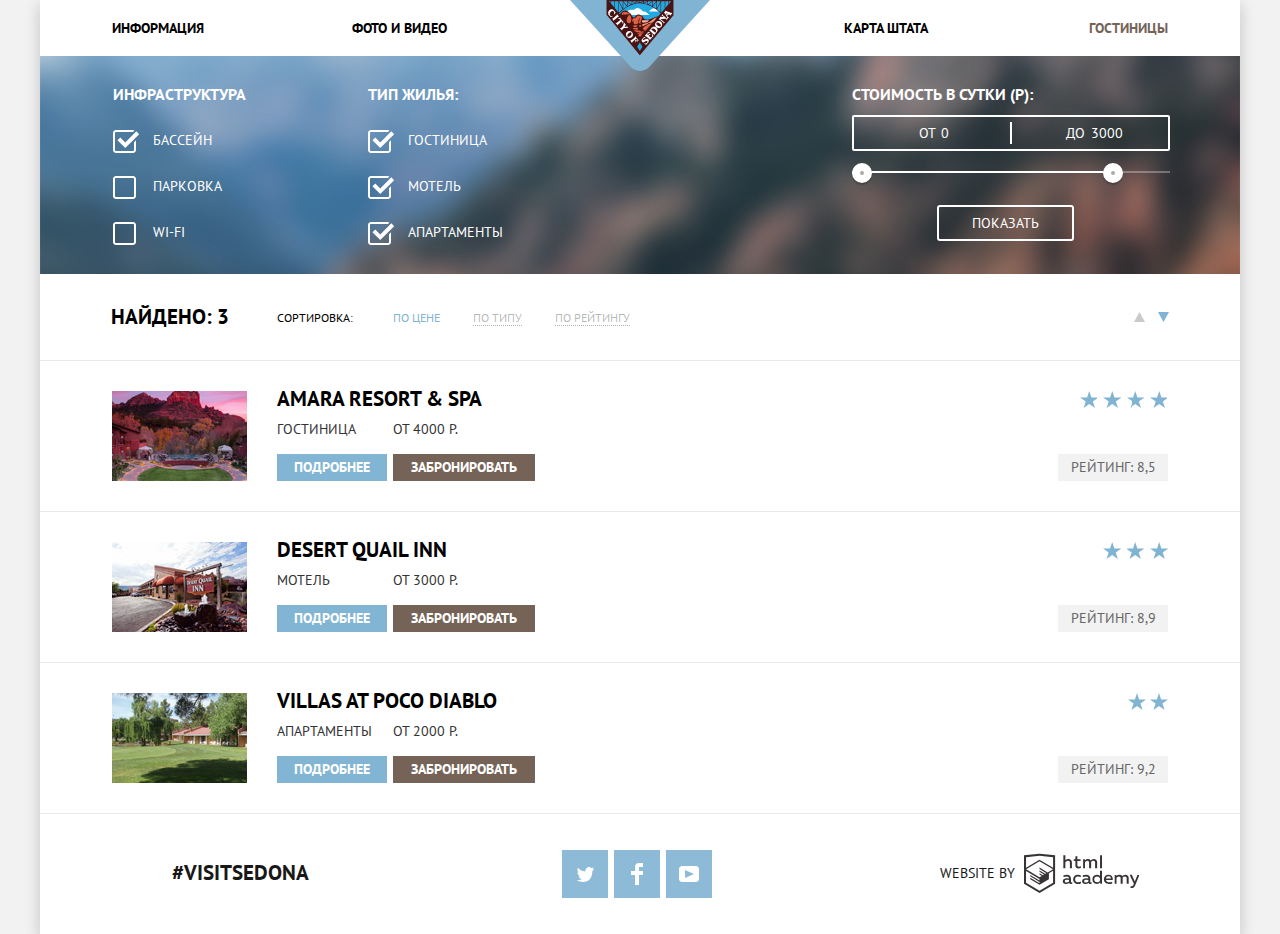
==== commit 0527e25f: "после минификатора и бьютификатора" ====
--- a/hotels.html
+++ b/hotels.html
@@ -1,296 +1,300 @@
 <!DOCTYPE html>
 <html lang="ru">
-  <head>
+
+<head>
     <meta charset="utf-8">
     <title>HTML Academy: Седона</title>
     <link href="https://fonts.googleapis.com/css?family=PT+Sans:400,700&amp;subset=cyrillic" rel="stylesheet">
     <link href="css/normalize.css" rel="stylesheet">
-    <!--<link href="css/style.min.css" rel="stylesheet">-->
-    <link href="css/style.css" rel="stylesheet">
-  </head>
-  <body class="inner-page">
-
-   <div class="container">
-
-    <header class="main-header">
-
-      <nav class="main-navigation">
-
-        <a href="index.html"  class="main-header-logo"><img src="img/header-logo.svg" width="140" height="71" alt="City of Sedona"></a>
-  	    <ul class="site-navigation">
-          <li><a class="site-navigation-item" href="#">Информация</a></li>
-          <li><a class="site-navigation-item" href="gallery.html">Фото и видео</a></li>
-          <li><a class="site-navigation-item" href="map.html">Карта штата</a></li>
-          <li class="current-page"><a class="site-navigation-item">Гостиницы</a></li>
-        </ul>
-
-      </nav>
-
-    </header>
-
-    <main>
-
-      <section class="hotel-conditions">
-
-        <h2 class="visually-hidden">Размещение в Седоне</h2>
-
-        <form   action="https://echo.htmlacademy.ru" method="post" class="hotel-conditions-form">
-
-          <div class="conditions-form">
-
-          <b>Инфраструктура</b>
-
-          <ul class="checkbox-list">
-
-            <li class="checkbox-item">
-              <input class="checkbox-input visually-hidden" id="checkbox-swimming-pool" type="checkbox" name="swimming-pool" checked>
-                <label for="checkbox-swimming-pool" class="checkbox">Бассейн</label>
-            </li>
-
-            <li class="checkbox-item">
-              <input class="checkbox-input visually-hidden" id="checkbox-parking" type="checkbox" name="parking">
-                <label for="checkbox-parking" class="checkbox">Парковка</label>
-            </li>
-
-            <li class="checkbox-item">
-              <input class="checkbox-input visually-hidden" id="checkbox-wifi" type="checkbox" name="wi-fi">
-                <label for="checkbox-wifi" class="checkbox">Wi-Fi</label>
-            </li>
-
-          </ul>
-
-          </div>
-
-          <div class="conditions-form">
-
-          <b>Тип жилья:</b>
-
-          <ul class="checkbox-list">
-
-            <li class="checkbox-item">
-              <input class="checkbox-input visually-hidden" id="checkbox-hotel" type="checkbox" name="hotel" checked>
-                <label for="checkbox-hotel" class="checkbox">Гостиница</label>
-            </li>
-
-            <li class="checkbox-item">
-              <input class="checkbox-input visually-hidden" id="checkbox-motel" type="checkbox" name="motel" checked>
-                <label for="checkbox-motel" class="checkbox">Мотель</label>
-            </li>
-
-            <li class="checkbox-item">
-              <input class="checkbox-input visually-hidden" id="checkbox-apartments" type="checkbox" name="apartments" checked>
-                <label for="checkbox-apartments" class="checkbox">Апартаменты</label>
-            </li>
-
-          </ul>
-
-          </div>
-
-          <div class="filter-range">
-
-            <b>Стоимость в сутки (Р):</b>
-
-              <div class="price-controls">
-
-                <label class="price-range min-price">От <input type="text" value="0"></label>
-                  <label class="price-range max-price">До <input type="text" value="3000"></label>
-
-              </div>
-
-              <div class="range-controls">
-
-                <div class="scale">
-                  <div class="bar">
-                    <!--шкала ползунка-->
-                  </div>
-                </div>
-
-                <button type="button" class="range-toggle toggle-min"></button>
-                <button type="button" class="range-toggle toggle-max"></button>
-
-              </div>
-
-                  <button class="filter-show-button" type="submit">Показать</button>
-
-          </div>
-
-        </form>
-      </section>
-
-      <section class="hotel-searching-results">
-
-        <div class="search-results">
-          <b>Найдено: <span class="found-count">3</span></b>
-          <p>Сортировка:</p>
-          <ul class="sorting-list">
-            <li class="current-choise sorting-item"><a href="">По цене</a></li>
-            <li class="sorting-item"><a href="">По типу</a></li>
-            <li class="sorting-item"><a href="">По рейтингу</a></li>
-          </ul>
-          <div class="arrows">
-            <svg xmlns="http://www.w3.org/2000/svg" width="11" height="10" viewBox="0 0 11 10" class="arrow">
+    <link href="css/style.min.css" rel="stylesheet">
+    <!--<link href="css/style.css" rel="stylesheet">-->
+</head>
+
+<body class="inner-page">
+
+    <div class="container">
+
+        <header class="main-header">
+
+            <nav class="main-navigation">
+
+                <a href="index.html" class="main-header-logo"><img src="img/header-logo.svg" width="140" height="71" alt="City of Sedona"></a>
+                <ul class="site-navigation">
+                    <li><a class="site-navigation-item" href="#">Информация</a></li>
+                    <li><a class="site-navigation-item" href="gallery.html">Фото и видео</a></li>
+                    <li><a class="site-navigation-item" href="map.html">Карта штата</a></li>
+                    <li class="current-page"><a class="site-navigation-item">Гостиницы</a></li>
+                </ul>
+
+            </nav>
+
+        </header>
+
+        <main>
+
+            <section class="hotel-conditions">
+
+                <h2 class="visually-hidden">Размещение в Седоне</h2>
+
+                <form action="https://echo.htmlacademy.ru" method="post" class="hotel-conditions-form">
+
+                    <div class="conditions-form">
+
+                        <b>Инфраструктура</b>
+
+                        <ul class="checkbox-list">
+
+                            <li class="checkbox-item">
+                                <input class="checkbox-input visually-hidden" id="checkbox-swimming-pool" type="checkbox" name="swimming-pool" checked>
+                                <label for="checkbox-swimming-pool" class="checkbox">Бассейн</label>
+                            </li>
+
+                            <li class="checkbox-item">
+                                <input class="checkbox-input visually-hidden" id="checkbox-parking" type="checkbox" name="parking">
+                                <label for="checkbox-parking" class="checkbox">Парковка</label>
+                            </li>
+
+                            <li class="checkbox-item">
+                                <input class="checkbox-input visually-hidden" id="checkbox-wifi" type="checkbox" name="wi-fi">
+                                <label for="checkbox-wifi" class="checkbox">Wi-Fi</label>
+                            </li>
+
+                        </ul>
+
+                    </div>
+
+                    <div class="conditions-form">
+
+                        <b>Тип жилья:</b>
+
+                        <ul class="checkbox-list">
+
+                            <li class="checkbox-item">
+                                <input class="checkbox-input visually-hidden" id="checkbox-hotel" type="checkbox" name="hotel" checked>
+                                <label for="checkbox-hotel" class="checkbox">Гостиница</label>
+                            </li>
+
+                            <li class="checkbox-item">
+                                <input class="checkbox-input visually-hidden" id="checkbox-motel" type="checkbox" name="motel" checked>
+                                <label for="checkbox-motel" class="checkbox">Мотель</label>
+                            </li>
+
+                            <li class="checkbox-item">
+                                <input class="checkbox-input visually-hidden" id="checkbox-apartments" type="checkbox" name="apartments" checked>
+                                <label for="checkbox-apartments" class="checkbox">Апартаменты</label>
+                            </li>
+
+                        </ul>
+
+                    </div>
+
+                    <div class="filter-range">
+
+                        <b>Стоимость в сутки (Р):</b>
+
+                        <div class="price-controls">
+
+                            <label class="price-range min-price">От <input type="text" value="0"></label>
+                            <label class="price-range max-price">До <input type="text" value="3000"></label>
+
+                        </div>
+
+                        <div class="range-controls">
+
+                            <div class="scale">
+                                <div class="bar">
+                                    <!--шкала ползунка-->
+                                </div>
+                            </div>
+
+                            <button type="button" class="range-toggle toggle-min"></button>
+                            <button type="button" class="range-toggle toggle-max"></button>
+
+                        </div>
+
+                        <button class="filter-show-button" type="submit">Показать</button>
+
+                    </div>
+
+                </form>
+            </section>
+
+            <section class="hotel-searching-results">
+
+                <div class="search-results">
+                    <b>Найдено: <span class="found-count">3</span></b>
+                    <p>Сортировка:</p>
+                    <ul class="sorting-list">
+                        <li class="current-choise sorting-item"><a href="">По цене</a></li>
+                        <li class="sorting-item"><a href="">По типу</a></li>
+                        <li class="sorting-item"><a href="">По рейтингу</a></li>
+                    </ul>
+                    <div class="arrows">
+                        <svg xmlns="http://www.w3.org/2000/svg" width="11" height="10" viewBox="0 0 11 10" class="arrow">
               <path fill="#231F20" d="M5.5 0L0 10h11z"/>
             </svg>
 
-            <svg xmlns="http://www.w3.org/2000/svg" width="11" height="10" viewBox="0 0 11 10" class="current-arrow arrow">
+                        <svg xmlns="http://www.w3.org/2000/svg" width="11" height="10" viewBox="0 0 11 10" class="current-arrow arrow">
               <path fill="#231F20" d="M5.5 10L0 0h11"/>
             </svg>
-          </div>
-        </div>
-
-      <ul class="hotels-list">
-
-       <li class="hotels-list-item">
-
-        <img src="img/amara.jpg" width="135" height="90" alt="Amara Resort & SPA">
-
-      <div class="hotel-item-container">
-        <h2  class="hotel-name"><a href="#">Amara Resort & SPA</a></h2>
-
-        <div class="hotel-type">
-          <p>гостиница</p>
-          <a class="about-hotel" href="#">Подробнее</a>
-        </div>
-
-        <div class="hotel-accepting">
-          <p>От 4000 Р.</p>
-          <a class="booking-button" href="#">Забронировать</a>
-        </div>
-
-      </div>
-        <div class="hotel-rating">
-          <span class="stars four-stars"></span>
-          <p>рейтинг: 8,5</p>
-        </div>
-
-       </li>
-
-       <li class="hotels-list-item">
-
-        <img src="img/quail.jpg" width="135" height="90" alt="Desert Quail Inn">
-
-      <div class="hotel-item-container">
-
-        <h2 class="hotel-name"><a href="#">Desert Quail Inn</a></h2>
-
-        <div class="hotel-type">
-          <p>мотель</p>
-          <a class="about-hotel" href="#">подробнее</a>
-        </div>
-
-        <div class="hotel-accepting">
-          <p>От 3000 Р.</p>
-          <a class="booking-button" href="#">забронировать</a>
-        </div>
-
-      </div>
-
-        <div class="hotel-rating">
-          <span class="stars three-stars"></span>
-          <p>рейтинг: 8,9</p>
-        </div>
-
-       </li>
-
-       <li class="hotels-list-item">
-
-        <img src="img/diablo.jpg" width="135" height="90" alt="Villas At Poco Diablo">
-
-      <div class="hotel-item-container">
-
-        <h2 class="hotel-name"><a href="#">Villas At Poco Diablo</a></h2>
-
-        <div class="hotel-type">
-          <p>апартаменты</p>
-          <a class="about-hotel" href="#">подробнее</a>
-        </div>
-
-        <div class="hotel-accepting">
-          <p>От 2000 Р.</p>
-          <a class="booking-button" href="#">забронировать</a>
-        </div>
-
-      </div>
-
-        <div class="hotel-rating">
-          <span class="stars two-stars"></span>
-          <p>рейтинг: 9,2</p>
-        </div>
-
-       </li>
-
-      </ul>
-    </section>
-    </main>
-
-    <footer class="main-footer">
-
-      <div  class="visitsedona">
-        <a href="#">#visitsedona</a>
-      </div>
-
-      <ul class="social-buttons">
-       <li>
-        <a class="social-button social-twitter" href="https://twitter.com/htmlacademy_ru">
-          <span class="visually-hidden">Twitter</span>
-
-          <svg xmlns="http://www.w3.org/2000/svg" width="17" height="15" viewBox="0 0 17 15">
-
-            <path fill="#FFF" d="M10.95.144c1.685-.496 2.984.27 3.577 1.179.673-.231
-            1.331-.481 2.011-.708a2.345 2.345 0 0 1-.857 1.768c.685.17 1.304-.491 1.304-.491-.169
-            1-1.006 1.788-1.563 2.024-.231 6.75-3.175 11.217-10.077 11.082h-.446c-.41 0-4.164-.46-4.898-1.887
-            2.271.196 3.893-.422 4.693-1.177-.96-.3-2.679-.477-2.979-2.95.349.106.564.228 1.19.119C1.705 8.247.374
-            7.53.448 5.33c.285.328 1.067.536 1.34.472C1.085 5.561-.182 2.442.894.85c1.818 1.854 3.735 3.606
-            7.152 3.773C8.254 2.33 9.183.793 10.95.144z"/>
-
-          </svg>
-
-        </a>
-       </li>
-
-       <li>
-        <a class="social-button social-facebook" href="https://facebook.com/htmlacademy">
-          <span class="visually-hidden">Facebook</span>
-
-          <svg xmlns="http://www.w3.org/2000/svg" width="12" height="22" viewBox="0 0 12 22">
-            <path fill="#FFF" d="M12 4V0H8a4 4 0 0 0-4 4v4H0v4h4v10h4V12h4V8H8V4h4z"/>
-          </svg>
-
-        </a>
-       </li>
-
-       <li>
-        <a class="social-button social-youtube" href="https://www.youtube.com/channel/UChUxTMjJGo-JDRY8pNTGL2g">
-          <span class="visually-hidden">Youtube</span>
-
-          <svg xmlns="http://www.w3.org/2000/svg" width="20" height="16" viewBox="0 0 20 16">
-
-            <path fill="#FFF" d="M17 0H3C1.35 0 0 1.35 0 3v10c0 1.65 1.35 3 3 3h14c1.65 0 3-1.35 3-3V3c0-1.65-1.35-3-3-3zM6.027
-            11.998V4.002L15.014 8l-8.987 3.998z"/>
-
-          </svg>
-
-        </a>
-       </li>
-      </ul>
-
-      <div class="copyrights">
-        <p>website by
-          <a href="https://htmlacademy.ru/intensive/htmlcss" class="company-logo" aria-label="Логотип Компании">
-            <svg  xmlns="http://www.w3.org/2000/svg" width="115" height="41" viewBox="0 0 113 39" >
-
-              <path fill="#231f20" d="M46.84 28.22a2.07 2.07 0 0 0 .58-.11v1.4a3.41 3.41 0 0 1-1.24.22 1.75 1.75 0 0 1-1.75-1 5.08 5.08 0 0 1-3.3 1.13c-1.59 0-3.06-.87-3.06-2.68 0-2.24 2.08-2.93 3.9-2.93a11.63 11.63 0 0 1 2.28.26v-.31c0-1.09-.8-1.86-2.3-1.86a7.79 7.79 0 0 0-3.15.67v-1.79a10.72 10.72 0 0 1 3.35-.58c2.48 0 4 1.18 4 3.83v3.14a.57.57 0 0 0 .69.61zm-6.76-1.19a1.42 1.42 0 0 0 1.64 1.29 3.56 3.56 0 0 0 2.53-1v-1.51a10.21 10.21 0 0 0-1.9-.22c-1.1.01-2.27.35-2.27 1.45zM53.06 20.62a5.29 5.29 0 0 1 2.7.67v1.79a4.28 4.28 0 0 0-2.42-.73 2.89 2.89 0 1 0 0 5.76 5.26 5.26 0 0 0 2.55-.67v1.8a6.58 6.58 0 0 1-2.9.6 4.42 4.42 0 0 1-4.72-4.54 4.54 4.54 0 0 1 4.79-4.68zM65.84 28.22a2.07 2.07 0 0 0 .58-.11v1.4a3.41 3.41 0 0 1-1.24.22 1.75 1.75 0 0 1-1.75-1 5.08 5.08 0 0 1-3.3 1.13c-1.59 0-3.06-.87-3.06-2.68 0-2.24 2.08-2.93 3.9-2.93a11.63 11.63 0 0 1 2.28.26v-.31c0-1.09-.8-1.86-2.3-1.86a7.79 7.79 0 0 0-3.15.67v-1.79a10.72 10.72 0 0 1 3.35-.58c2.48 0 4 1.18 4 3.83v3.14a.57.57 0 0 0 .69.61zm-6.76-1.19a1.42 1.42 0 0 0 1.64 1.29 3.56 3.56 0 0 0 2.53-1v-1.51a10.21 10.21 0 0 0-1.9-.22c-1.11.01-2.27.35-2.27 1.45zM76.67 16.85v12.76h-1.76v-1.39a4.07 4.07 0 0 1-3.35 1.62 4.62 4.62 0 0 1 0-9.22 4 4 0 0 1 3.15 1.37v-5.14h2zm-4.76 5.48a2.9 2.9 0 0 0 0 5.8 3 3 0 0 0 2.79-1.84v-2.13a3.06 3.06 0 0 0-2.79-1.83zM82.99 20.62c3.48 0 4.68 2.81 4.12 5.34h-6.58c.22 1.57 1.75 2.22 3.35 2.22a6.41 6.41 0 0 0 2.77-.62v1.68a7.5 7.5 0 0 1-3.14.6c-2.68 0-5-1.53-5-4.61a4.39 4.39 0 0 1 4.48-4.61zm.09 1.62a2.39 2.39 0 0 0-2.57 2.26h4.85a2.06 2.06 0 0 0-2.28-2.26zM89.1 29.61v-8.75h1.73v1.09a4 4 0 0 1 2.92-1.33 3 3 0 0 1 2.73 1.4 4.33 4.33 0 0 1 3.06-1.4 3.21 3.21 0 0 1 3.32 3.52v5.47h-2V24.2a1.67 1.67 0 0 0-1.73-1.84 2.94 2.94 0 0 0-2.17 1.18V29.61h-2V24.2a1.67 1.67 0 0 0-1.73-1.84 3.11 3.11 0 0 0-2.32 1.35v5.91h-2zM111.47 20.86h2l-4.1 9.93c-.95 2.28-2.19 3-3.52 3a5 5 0 0 1-1.15-.15v-1.66a3 3 0 0 0 .89.13c.95 0 1.66-.67 2.17-2l.18-.44-4.16-8.82h2.13l3 6.6zM40.66 1.53v5a4 4 0 0 1 2.83-1.2A3.41 3.41 0 0 1 47.1 8.9v5.41h-2V9.15a1.9 1.9 0 0 0-2-2.1 3.08 3.08 0 0 0-2.44 1.46v5.8h-2V1.53h2zM52.43 2.42v3.12h3.17v1.71h-3.17v4c0 1.15.53 1.53 1.66 1.53a4.71 4.71 0 0 0 1.77-.35v1.68a7.14 7.14 0 0 1-2.35.38 2.68 2.68 0 0 1-3-2.88V7.23h-1.6V5.52h1.57V2.88zM58.1 14.29V5.54h1.73v1.09a4 4 0 0 1 2.92-1.33 3 3 0 0 1 2.73 1.4 4.33 4.33 0 0 1 3.06-1.4 3.21 3.21 0 0 1 3.32 3.52v5.47h-2V8.88a1.67 1.67 0 0 0-1.73-1.84 2.94 2.94 0 0 0-2.17 1.18V14.29h-2V8.88a1.67 1.67 0 0 0-1.73-1.84 3.11 3.11 0 0 0-2.32 1.35v5.91h-2zM74.72 1.52h1.95v12.76h-1.95zM15.44.02h-.16L0 1.62v28l15.28 9.09 15.28-9.09v-28zm13.12 28.45l-13.28 7.9L2 28.47V16.99l13.22 7.87v1.43l-9.07-5.4v1.38l9.11 5.47v1.46l-9.1-5.42v1.38l9.11 5.47 9.19-5.5V19.22l4.1-2.45v11.67zm0-13.16l-3.65 2.14-1.68 1-8-4.76v1.38l6.84 4.07h-.06l-.15.09-1 .57-5.64-3.36v1.38l4.45 2.65-1.05.7-3.36-2v1.38l2.21 1.3-2.25 1.35-13.16-7.82 13.17-7.92zm0-1.39L15.21 6.05l-13.2 7.86V3.41l13.28-1.39 13.28 1.39v10.51z"/>
-
-            </svg>
-
-          </a>
-        </p>
-      </div>
-
-     </footer>
+                    </div>
+                </div>
+
+                <ul class="hotels-list">
+
+                    <li class="hotels-list-item">
+
+                        <img src="img/amara.jpg" width="135" height="90" alt="Amara Resort & SPA">
+
+                        <div class="hotel-item-container">
+                            <h2 class="hotel-name"><a href="#">Amara Resort & SPA</a></h2>
+
+                            <div class="hotel-type">
+                                <p>гостиница</p>
+                                <a class="about-hotel" href="#">Подробнее</a>
+                            </div>
+
+                            <div class="hotel-accepting">
+                                <p>От 4000 Р.</p>
+                                <a class="booking-button" href="#">Забронировать</a>
+                            </div>
+
+                        </div>
+                        <div class="hotel-rating">
+                            <span class="stars four-stars"></span>
+                            <p>рейтинг: 8,5</p>
+                        </div>
+
+                    </li>
+
+                    <li class="hotels-list-item">
+
+                        <img src="img/quail.jpg" width="135" height="90" alt="Desert Quail Inn">
+
+                        <div class="hotel-item-container">
+
+                            <h2 class="hotel-name"><a href="#">Desert Quail Inn</a></h2>
+
+                            <div class="hotel-type">
+                                <p>мотель</p>
+                                <a class="about-hotel" href="#">подробнее</a>
+                            </div>
+
+                            <div class="hotel-accepting">
+                                <p>От 3000 Р.</p>
+                                <a class="booking-button" href="#">забронировать</a>
+                            </div>
+
+                        </div>
+
+                        <div class="hotel-rating">
+                            <span class="stars three-stars"></span>
+                            <p>рейтинг: 8,9</p>
+                        </div>
+
+                    </li>
+
+                    <li class="hotels-list-item">
+
+                        <img src="img/diablo.jpg" width="135" height="90" alt="Villas At Poco Diablo">
+
+                        <div class="hotel-item-container">
+
+                            <h2 class="hotel-name"><a href="#">Villas At Poco Diablo</a></h2>
+
+                            <div class="hotel-type">
+                                <p>апартаменты</p>
+                                <a class="about-hotel" href="#">подробнее</a>
+                            </div>
+
+                            <div class="hotel-accepting">
+                                <p>От 2000 Р.</p>
+                                <a class="booking-button" href="#">забронировать</a>
+                            </div>
+
+                        </div>
+
+                        <div class="hotel-rating">
+                            <span class="stars two-stars"></span>
+                            <p>рейтинг: 9,2</p>
+                        </div>
+
+                    </li>
+
+                </ul>
+            </section>
+        </main>
+
+        <footer class="main-footer">
+
+            <div class="visitsedona">
+                <a href="#">#visitsedona</a>
+            </div>
+
+            <ul class="social-buttons">
+                <li>
+                    <a class="social-button social-twitter" href="https://twitter.com/htmlacademy_ru">
+                      <span class="visually-hidden">Twitter</span>
+
+                      <svg xmlns="http://www.w3.org/2000/svg" width="17" height="15" viewBox="0 0 17 15">
+
+                        <path fill="#FFF" d="M10.95.144c1.685-.496 2.984.27 3.577 1.179.673-.231
+                        1.331-.481 2.011-.708a2.345 2.345 0 0 1-.857 1.768c.685.17 1.304-.491 1.304-.491-.169
+                        1-1.006 1.788-1.563 2.024-.231 6.75-3.175 11.217-10.077 11.082h-.446c-.41 0-4.164-.46-4.898-1.887
+                        2.271.196 3.893-.422 4.693-1.177-.96-.3-2.679-.477-2.979-2.95.349.106.564.228 1.19.119C1.705 8.247.374
+                        7.53.448 5.33c.285.328 1.067.536 1.34.472C1.085 5.561-.182 2.442.894.85c1.818 1.854 3.735 3.606
+                        7.152 3.773C8.254 2.33 9.183.793 10.95.144z"/>
+
+                      </svg>
+
+                    </a>
+                </li>
+
+                <li>
+                    <a class="social-button social-facebook" href="https://facebook.com/htmlacademy">
+                      <span class="visually-hidden">Facebook</span>
+
+                      <svg xmlns="http://www.w3.org/2000/svg" width="12" height="22" viewBox="0 0 12 22">
+                        <path fill="#FFF" d="M12 4V0H8a4 4 0 0 0-4 4v4H0v4h4v10h4V12h4V8H8V4h4z"/>
+                      </svg>
+
+                    </a>
+                </li>
+
+                <li>
+                    <a class="social-button social-youtube" href="https://www.youtube.com/channel/UChUxTMjJGo-JDRY8pNTGL2g">
+                      <span class="visually-hidden">Youtube</span>
+
+                      <svg xmlns="http://www.w3.org/2000/svg" width="20" height="16" viewBox="0 0 20 16">
+
+                        <path fill="#FFF" d="M17 0H3C1.35 0 0 1.35 0 3v10c0 1.65 1.35 3 3 3h14c1.65 0 3-1.35 3-3V3c0-1.65-1.35-3-3-3zM6.027
+                        11.998V4.002L15.014 8l-8.987 3.998z"/>
+
+                      </svg>
+
+                    </a>
+                </li>
+            </ul>
+
+            <div class="copyrights">
+                <p>website by
+                    <a href="https://htmlacademy.ru/intensive/htmlcss" class="company-logo" aria-label="Логотип Компании">
+                      <svg  xmlns="http://www.w3.org/2000/svg" width="115" height="41" viewBox="0 0 113 39" >
+
+                        <path fill="#231f20" d="M46.84 28.22a2.07 2.07 0 0 0 .58-.11v1.4a3.41 3.41 0 0 1-1.24.22 1.75 1.75 0 0 1-1.75-1 5.08 5.08 0 0 1-3.3 1.13c-1.59 0-3.06-.87-3.06-2.68 0-2.24 2.08-2.93 3.9-2.93a11.63 11.63 0 0 1 2.28.26v-.31c0-1.09-.8-1.86-2.3-1.86a7.79 7.79 0 0 0-3.15.67v-1.79a10.72 10.72 0 0 1 3.35-.58c2.48 0 4 1.18 4 3.83v3.14a.57.57 0 0 0 .69.61zm-6.76-1.19a1.42 1.42 0 0 0 1.64 1.29 3.56 3.56 0 0 0 2.53-1v-1.51a10.21 10.21 0 0 0-1.9-.22c-1.1.01-2.27.35-2.27 1.45zM53.06 20.62a5.29 5.29 0 0 1 2.7.67v1.79a4.28 4.28 0 0 0-2.42-.73 2.89 2.89 0 1 0 0 5.76 5.26 5.26 0 0 0 2.55-.67v1.8a6.58 6.58 0 0 1-2.9.6 4.42 4.42 0 0 1-4.72-4.54 4.54 4.54 0 0 1 4.79-4.68zM65.84 28.22a2.07 2.07 0 0 0 .58-.11v1.4a3.41 3.41 0 0 1-1.24.22 1.75 1.75 0 0 1-1.75-1 5.08 5.08 0 0 1-3.3 1.13c-1.59 0-3.06-.87-3.06-2.68 0-2.24 2.08-2.93 3.9-2.93a11.63 11.63 0 0 1 2.28.26v-.31c0-1.09-.8-1.86-2.3-1.86a7.79 7.79 0 0 0-3.15.67v-1.79a10.72 10.72 0 0 1 3.35-.58c2.48 0 4 1.18 4 3.83v3.14a.57.57 0 0 0 .69.61zm-6.76-1.19a1.42 1.42 0 0 0 1.64 1.29 3.56 3.56 0 0 0 2.53-1v-1.51a10.21 10.21 0 0 0-1.9-.22c-1.11.01-2.27.35-2.27 1.45zM76.67 16.85v12.76h-1.76v-1.39a4.07 4.07 0 0 1-3.35 1.62 4.62 4.62 0 0 1 0-9.22 4 4 0 0 1 3.15 1.37v-5.14h2zm-4.76 5.48a2.9 2.9 0 0 0 0 5.8 3 3 0 0 0 2.79-1.84v-2.13a3.06 3.06 0 0 0-2.79-1.83zM82.99 20.62c3.48 0 4.68 2.81 4.12 5.34h-6.58c.22 1.57 1.75 2.22 3.35 2.22a6.41 6.41 0 0 0 2.77-.62v1.68a7.5 7.5 0 0 1-3.14.6c-2.68 0-5-1.53-5-4.61a4.39 4.39 0 0 1 4.48-4.61zm.09 1.62a2.39 2.39 0 0 0-2.57 2.26h4.85a2.06 2.06 0 0 0-2.28-2.26zM89.1 29.61v-8.75h1.73v1.09a4 4 0 0 1 2.92-1.33 3 3 0 0 1 2.73 1.4 4.33 4.33 0 0 1 3.06-1.4 3.21 3.21 0 0 1 3.32 3.52v5.47h-2V24.2a1.67 1.67 0 0 0-1.73-1.84 2.94 2.94 0 0 0-2.17 1.18V29.61h-2V24.2a1.67 1.67 0 0 0-1.73-1.84 3.11 3.11 0 0 0-2.32 1.35v5.91h-2zM111.47 20.86h2l-4.1 9.93c-.95 2.28-2.19 3-3.52 3a5 5 0 0 1-1.15-.15v-1.66a3 3 0 0 0 .89.13c.95 0 1.66-.67 2.17-2l.18-.44-4.16-8.82h2.13l3 6.6zM40.66 1.53v5a4 4 0 0 1 2.83-1.2A3.41 3.41 0 0 1 47.1 8.9v5.41h-2V9.15a1.9 1.9 0 0 0-2-2.1 3.08 3.08 0 0 0-2.44 1.46v5.8h-2V1.53h2zM52.43 2.42v3.12h3.17v1.71h-3.17v4c0 1.15.53 1.53 1.66 1.53a4.71 4.71 0 0 0 1.77-.35v1.68a7.14 7.14 0 0 1-2.35.38 2.68 2.68 0 0 1-3-2.88V7.23h-1.6V5.52h1.57V2.88zM58.1 14.29V5.54h1.73v1.09a4 4 0 0 1 2.92-1.33 3 3 0 0 1 2.73 1.4 4.33 4.33 0 0 1 3.06-1.4 3.21 3.21 0 0 1 3.32 3.52v5.47h-2V8.88a1.67 1.67 0 0 0-1.73-1.84 2.94 2.94 0 0 0-2.17 1.18V14.29h-2V8.88a1.67 1.67 0 0 0-1.73-1.84 3.11 3.11 0 0 0-2.32 1.35v5.91h-2zM74.72 1.52h1.95v12.76h-1.95zM15.44.02h-.16L0 1.62v28l15.28 9.09 15.28-9.09v-28zm13.12 28.45l-13.28 7.9L2 28.47V16.99l13.22 7.87v1.43l-9.07-5.4v1.38l9.11 5.47v1.46l-9.1-5.42v1.38l9.11 5.47 9.19-5.5V19.22l4.1-2.45v11.67zm0-13.16l-3.65 2.14-1.68 1-8-4.76v1.38l6.84 4.07h-.06l-.15.09-1 .57-5.64-3.36v1.38l4.45 2.65-1.05.7-3.36-2v1.38l2.21 1.3-2.25 1.35-13.16-7.82 13.17-7.92zm0-1.39L15.21 6.05l-13.2 7.86V3.41l13.28-1.39 13.28 1.39v10.51z"/>
+
+                      </svg>
+
+                    </a>
+                </p>
+            </div>
+
+        </footer>
 
     </div>
+
     <script src="js/script.min.js"></script>
-    </body>
-
-    </html>
+
+</body>
+
+</html>
--- a/css/style.min.css
+++ b/css/style.min.css
@@ -1 +1 @@
-*,::after,::before{-webkit-box-sizing:inherit;box-sizing:inherit}html{-webkit-box-sizing:border-box;box-sizing:border-box}body{min-width:1280px;margin:0;font-family:"PT Sans","Arial",sans-serif;font-size:14px;line-height:26px;text-transform:uppercase;background-color:#f2f2f2}.container{width:1200px;margin:0 auto;color:#000;background-color:#fff;-webkit-box-shadow:0 5px 15px 0 rgba(0,1,1,.2);box-shadow:0 5px 15px 0 rgba(0,1,1,.2)}.visually-hidden{position:absolute;width:1px;height:1px;margin:-1px;border:0;padding:0;white-space:nowrap;-webkit-clip-path:inset(100%);clip-path:inset(100%);clip:rect(0 0 0 0);overflow:hidden}.reasons-list,.sedona-recomendations,.site-navigation,.social-buttons li{list-style:none}a{text-decoration:none}.site-navigation a,body{color:#000}.site-navigation a:focus,.site-navigation a:hover{color:#81b3d2}.site-navigation a:active{color:rgba(0,0,0,.3)}.current-page a,.current-page a:active,.current-page a:focus,.current-page a:hover{color:#766357}.main-navigation{font-size:14px;font-weight:700;color:#000;background-color:#fff;position:relative}.main-header-logo{position:absolute;top:0;left:50%;margin-left:-70px;z-index:1}.site-navigation{display:-webkit-box;display:-ms-flexbox;display:flex;-ms-flex-wrap:wrap;flex-wrap:wrap;width:1200px;margin:0;padding:0}.site-navigation li{display:block;min-width:240px;padding:15px 0}.site-navigation li:nth-child(4n+1),.site-navigation li:nth-child(4n+2){text-align:left;padding-left:72px}.site-navigation li:nth-child(4n+3),.site-navigation li:nth-child(4n+4){text-align:right;padding-right:72px}.site-navigation li:nth-child(4n+2){margin-right:240px}.about-sedona{font-size:21px;font-weight:700;color:#000;background-color:#fff}.about-sedona p{display:block;width:440px;text-align:center;margin:0 auto 30px}.background-sedona{width:100%;min-height:508px;background-image:url(../img/polygon.svg),url(../img/background-sedona.jpg);background-size:1200px 57px,1200px 773px;background-repeat:no-repeat,no-repeat;background-position:0 100%,0 -82px;background-color:#6ca2ca;margin-bottom:61px;text-align:center;padding-top:76px}.reasons-list,.sedona-recomendations{margin:0;padding:0}.reasons-and-recomendations{font-size:14px;line-height:21px;text-align:center;color:#333;background-color:#fff}.reasons-and-recomendations h2{font-size:14px;font-weight:400;margin:0 0 53px;color:#333;background-color:#fff}.reasons-list,.sedona-recomendations{display:-webkit-box;display:-ms-flexbox;display:flex;width:1200px;-ms-flex-wrap:wrap;flex-wrap:wrap}.recomendation-item{width:400px;padding:60px 50px}.reason-item b,.recomendation-item b{display:block;width:160px;font-size:21px;line-height:21px;font-weight:700}.recomendation-item b{position:relative;padding-top:101px;margin:0 auto 24px}.recomendation-item p{display:block;padding:0;margin-bottom:21px}.reason-item{width:400px;padding:46px 40px;-webkit-box-ordinal-group:2;-ms-flex-order:1;order:1;background-color:#eee}.reason-item b{margin:0 auto 26px}.reason-item p{margin:0 0 14px}.special-item>.reason-item{background-color:#81b3d2}.special-item{display:-webkit-box;display:-ms-flexbox;display:flex;width:1200px;color:#fff;background-color:#82b5d3}.special-item b{display:block;width:160px;margin:0 auto 25px}.reason-number{display:block;margin-bottom:20px}.background-bridge,.background-city{width:800px;height:256px;background-image:url(../img/background-city.jpg);-webkit-box-ordinal-group:2;-ms-flex-order:1;order:1}.background-bridge{background-image:url(../img/background-bridge.jpg);background-position:0 -76px;-webkit-box-ordinal-group:1;-ms-flex-order:0;order:0}.food::before,.house::before,.souvenir::before{content:"";position:absolute;top:0;left:50%;margin-left:-37px;width:75px;height:72px;background-image:url(../img/house.svg)}.food::before,.souvenir::before{width:74px;height:70px;background-image:url(../img/hamburger.svg)}.souvenir::before{margin-top:-5px;margin-left:-32px;width:64px;height:76px;background-image:url(../img/souvenir.svg)}.booking,.booking b{background-color:#fff}.booking{padding-top:57px;text-align:center;font-size:14px;line-height:24px;color:#333}.booking b{display:block;font-size:30px;line-height:36px;margin:-8px 0 25px;padding:0;color:#000}.booking p{margin-bottom:47px}.button-search{display:inline-block;font-family:"PT Sans","Arial",sans-serif;font-size:21px;line-height:26px;font-weight:700;border:0;text-align:center;text-transform:uppercase;width:568px;padding:30px 15px;color:#fff;background-color:#766357}.button-search:focus,.button-search:hover{color:#fff;background-color:#604e43}.button-search:active{color:rgba(255,255,255,.3);background-color:#503e33}.button-submit{font-family:"PT Sans","Arial",sans-serif;font-size:21px;line-height:26px;font-weight:700;width:458px;text-align:center;text-transform:uppercase;margin:0;padding:16px 15px;border:0;color:#fff;background-color:#81b3d2}.button-submit:focus,.button-submit:hover{color:#fff;background-color:#669ec0}.button-submit:active{color:rgba(255,255,255,.3);background-color:#5496bd}.hotel-searching{position:absolute;top:0;left:316px;font-size:14px;line-height:26px;font-weight:700;width:568px;margin:0;padding:55px;color:#000;background-color:#fff}.hotel-searching p{margin-bottom:29px}.hotel-searching-item{display:-webkit-box;display:-ms-flexbox;display:flex;position:relative;-webkit-box-pack:justify;-ms-flex-pack:justify;justify-content:space-between;-webkit-box-align:baseline;-ms-flex-align:baseline;align-items:baseline;margin-top:0}.hotel-searching-item ::-webkit-input-placeholder{font-size:14px;line-height:26px;font-weight:700;text-transform:uppercase;padding-left:13px;border:0;color:#000;background-color:#f2f3f3}.hotel-searching-item :-moz-input-placeholder,.hotel-searching-item ::-moz-input-placeholder{font-size:14px;line-height:26px;font-weight:700;text-transform:uppercase;padding-left:13px;border:0;color:#000;background-color:#f2f3f3}.hotel-searching-item :-ms-input-placeholder{font-size:14px;line-height:26px;font-weight:700;text-transform:uppercase;padding-left:13px;border:0;color:#000;background-color:#f2f3f3}.form-place-container{position:relative}.form-container{padding:0;display:-webkit-box;display:-ms-flexbox;display:flex;-webkit-box-pack:justify;-ms-flex-pack:justify;justify-content:space-between;width:458px;margin:0 0 54px}.form-container p{width:224px;margin:0;padding:0}.form-container p:nth-child(2){padding-left:47px}.button-calendar{position:absolute;top:6px;right:10px;background-image:url(../img/calendar.svg);width:21px;height:22px;border:0;cursor:pointer;color:#a9a9a9;background-color:transparent}.form-container input[type=text],.hotel-searching input[type=text]{font:inherit;width:348px;min-height:38px;border:0;background-color:#f2f2f2}.form-container input[type=text]{width:114px;padding:0 38px}.button{content:"";border:0;width:12px;height:3px;cursor:pointer;background-color:#a9a9a9}.button-minus,.button-plus{position:absolute;top:18px;right:88px}.button-plus{right:13px}.button-plus::after{position:absolute;content:"";width:12px;height:3px;top:0;right:0;background-color:#a9a9a9;-webkit-transform:rotate(90deg);-ms-transform:rotate(90deg);transform:rotate(90deg)}.sedona-map{width:1200px;height:593px;background-image:url(../img/sedona-map.jpg)}.ifarme-map{border:0;}.main-footer{display:-webkit-box;display:-ms-flexbox;display:flex;min-height:120px;font-size:14px;line-height:26px;font-weight:400;opacity:.9;color:#000;background-color:#fff}.map-under-footer{margin-top:-120px}.main-footer div{width:400px;text-align:center}.visitsedona{font-size:21px;line-height:26px;font-weight:700;padding-top:48px}.visitsedona a{color:#000}.copyrights{display:-webkit-box;display:-ms-flexbox;display:flex;-webkit-box-pack:center;-ms-flex-pack:center;justify-content:center;-webkit-box-align:center;-ms-flex-align:center;align-items:center}.company-logo,.copyrights p{display:block;margin:0;position:relative;padding:45px 125px 45px 0}.company-logo{padding:0;position:absolute;top:40px;left:84px}.company-logo:focus path,.company-logo:hover path{fill:#81b3d2}.company-logo:active path{fill:#bdbbbc}.social-button,.social-buttons{display:-webkit-box;display:-ms-flexbox;display:flex;-webkit-box-pack:center;-ms-flex-pack:center;justify-content:center;-webkit-box-align:center;-ms-flex-align:center;align-items:center}.social-buttons{-ms-flex-wrap:wrap;flex-wrap:wrap;margin:0 auto;padding:5px;width:400px}.social-button{width:46px;height:48px;margin-right:6px;background-color:#81b3d2}.social-button:focus,.social-button:hover{color:#fff;background-color:#669ec0}.social-button:active{background-color:#5496bd}.social-button:active path{fill:#89b8d2}.hotels-list li{list-style:none}.hotel-name a{display:block;font-size:21px;line-height:26px;font-weight:700;color:#000;background-color:#fff}.hotel-name a:focus,.hotel-name a:hover{font-size:21px;line-height:26px;font-weight:700;color:#81b3d2;background-color:#fff}.hotel-name a:active{font-size:21px;line-height:26px;font-weight:700;color:rgba(0,0,0,.3);background-color:#fff}.hotel-rating p,.hotel-type a,.hotels-list p{font-size:14px;line-height:21px;color:#333;background-color:#fff}.hotel-rating p,.hotel-type a{color:#666;background-color:#f2f2f2}.hotel-type a{font-weight:700;color:#fff;background-color:#82b5d3}.hotel-type a:focus,.hotel-type a:hover{font-size:14px;line-height:21px;font-weight:700;color:#fff;background-color:#669ec0}.hotel-accepting a,.hotel-type a:active{font-size:14px;line-height:21px;font-weight:700}.hotel-type a:active{color:rgba(255,255,255,.3);background-color:#5496bd}.hotel-accepting a{color:#fff;background-color:#766357}.hotel-accepting a:focus,.hotel-accepting a:hover{font-size:14px;line-height:21px;font-weight:700;color:#fff;background-color:#604e43}.hotel-accepting a:active{font-size:14px;line-height:21px;font-weight:700;color:rgba(255,255,255,.3);background-color:#503e33}.hotel-accepting p,.hotel-type p{padding:0}.hotel-rating p{margin:0}.hotels-list,.hotels-list-item{display:-webkit-box;display:-ms-flexbox;display:flex;margin:0}.hotels-list{-webkit-box-orient:vertical;-webkit-box-direction:normal;-ms-flex-direction:column;flex-direction:column;padding:0}.hotels-list-item{padding:30px 72px}.hotels-list-item img{margin-right:30px}.hotel-name{padding:0;margin-top:-5px;margin-bottom:6px}.about-hotel,.booking-button{display:block;padding:3px 16px}.hotel-item-container{display:-webkit-box;display:-ms-flexbox;display:flex;-ms-flex-wrap:wrap;flex-wrap:wrap;width:258px;margin-right:auto}.hotel-type{width:110px;margin-right:6px}.hotel-accepting p,.hotel-type p{margin:0 0 14px}.hotel-accepting{width:142px}.hotel-rating{position:relative;width:110px;text-align:center;padding-top:63px}.hotel-rating p{padding:3px}.stars{content:"";position:absolute;top:0;right:0;height:17px;background-image:url(../img/star.svg);background-repeat:space}.four-stars{width:88px}.three-stars{width:65px}.two-stars{width:40px}.hotels-list-item{border-bottom:1px solid #eae8ea}.hotels-list-item:first-child{border-top:1px solid #eae8ea}
+@-webkit-keyframes form-opening{0%{top:-395px;left:316px}}@keyframes form-opening{0%{top:-395px;left:316px}}*,::after,::before{-webkit-box-sizing:inherit;box-sizing:inherit}html{-webkit-box-sizing:border-box;box-sizing:border-box}body{min-width:1200px;margin:0;font-family:"PT Sans","Arial",sans-serif;font-size:14px;line-height:26px;text-transform:uppercase;background-color:#f2f2f2}.container{width:1200px;margin:0 auto;color:#000;background-color:#fff;-webkit-box-shadow:0 5px 15px 0 rgba(0,1,1,.2);box-shadow:0 5px 15px 0 rgba(0,1,1,.2)}.visually-hidden{position:absolute;width:1px;height:1px;margin:-1px;border:0;padding:0;white-space:nowrap;-webkit-clip-path:inset(100%);clip-path:inset(100%);clip:rect(0 0 0 0);overflow:hidden}.reasons-list,.sedona-recomendations,.site-navigation,.social-buttons li{list-style:none}a{text-decoration:none}.site-navigation a,body{color:#000}.site-navigation a:focus,.site-navigation a:hover{color:#81b3d2}.site-navigation a:active{color:rgba(0,0,0,.3)}.current-page a,.current-page a:active,.current-page a:focus,.current-page a:hover{color:#766357}.main-navigation{font-size:14px;font-weight:700;color:#000;background-color:#fff;position:relative}.main-header-logo{position:absolute;top:0;left:50%;margin-left:-70px;z-index:1}.site-navigation{display:-webkit-box;display:-ms-flexbox;display:flex;-ms-flex-wrap:wrap;flex-wrap:wrap;width:1200px;margin:0;padding:0}.site-navigation li{display:block;min-width:240px;padding:15px 0}.site-navigation li:nth-child(4n+1),.site-navigation li:nth-child(4n+2){text-align:left;padding-left:72px}.site-navigation li:nth-child(4n+3),.site-navigation li:nth-child(4n+4){text-align:right;padding-right:72px}.site-navigation li:nth-child(4n+2){margin-right:240px}.about-sedona{font-size:21px;font-weight:700;color:#000;background-color:#fff}.about-sedona p{display:block;width:440px;text-align:center;margin:0 auto 30px}.background-sedona{width:100%;min-height:508px;background-image:url(../img/polygon.svg),url(../img/background-sedona.jpg);background-size:1200px 57px,auto;background-repeat:no-repeat,no-repeat;background-position:0 100%,0 -83px;background-color:#6ca2ca;margin-bottom:61px;text-align:center;padding-top:76px}.reasons-list,.sedona-recomendations{margin:0;padding:0}.reasons-and-recomendations{position:relative;font-size:14px;line-height:21px;text-align:center;z-index:2;color:#333;background-color:#fff}.reasons-and-recomendations h2{font-size:14px;font-weight:400;margin:0 0 53px;color:#333;background-color:#fff}.reasons-list,.sedona-recomendations{display:-webkit-box;display:-ms-flexbox;display:flex;width:1200px;-ms-flex-wrap:wrap;flex-wrap:wrap}.recomendation-item{width:400px;padding:60px 50px}.reason-item b,.recomendation-item b{display:block;width:160px;font-size:21px;line-height:21px;font-weight:700;color:#000}.recomendation-item b{position:relative;padding-top:101px;margin:0 auto 24px}.recomendation-item p{display:block;padding:0;margin-bottom:21px}.reason-item{width:400px;padding:46px 40px;-webkit-box-ordinal-group:2;-ms-flex-order:1;order:1;background-color:#eee}.reason-item b{margin:0 auto 26px}.reason-item p{margin:0 0 14px}.special-item>.reason-item{background-color:#81b3d2}.special-item{display:-webkit-box;display:-ms-flexbox;display:flex;width:1200px;color:#fff;background-color:#82b5d3}.special-item b{display:block;width:160px;margin:0 auto 25px;color:#fff}.reason-number{display:block;margin-bottom:20px}.background-bridge,.background-city{width:800px;height:256px;background-image:url(../img/background-city.jpg);-webkit-box-ordinal-group:2;-ms-flex-order:1;order:1}.background-bridge{background-image:url(../img/background-bridge.jpg);background-position:0 -76px;-webkit-box-ordinal-group:1;-ms-flex-order:0;order:0}.food::before,.house::before,.souvenir::before{content:"";position:absolute;top:0;left:50%;margin-left:-37px;width:75px;height:72px;background-image:url(../img/house.svg)}.food::before,.souvenir::before{width:74px;height:70px;background-image:url(../img/hamburger.svg)}.souvenir::before{margin-top:-5px;margin-left:-32px;width:64px;height:76px;background-image:url(../img/souvenir.svg)}.booking,.button-search{font-size:14px;line-height:24px;text-align:center;color:#333;background-color:#fff}.booking b{display:block;font-size:30px;line-height:36px;margin:-8px 0 25px;padding:0;color:#000;background-color:#fff}.booking p{margin-bottom:47px;padding:0 50px}.button-search{display:inline-block;font-family:"PT Sans","Arial",sans-serif;font-size:21px;line-height:26px;font-weight:700;border:0;vertical-align:center;text-transform:uppercase;width:568px;padding:30px 15px;color:#fff;background-color:#766357}.button-search:focus,.button-search:hover{color:#fff;background-color:#604e43}.button-search:active{color:rgba(255,255,255,.3);background-color:#503e33}.button-submit{font-family:"PT Sans","Arial",sans-serif;font-size:21px;line-height:26px;font-weight:700;width:458px;text-align:center;text-transform:uppercase;margin:0;padding:16px 15px;border:0;color:#fff;background-color:#81b3d2}.button-submit:focus,.button-submit:hover{color:#fff;background-color:#669ec0}.button-submit:active{color:rgba(255,255,255,.3);background-color:#5496bd}.hotel-searching{display:block;position:absolute;top:0;left:316px;font-size:14px;line-height:26px;font-weight:700;width:568px;margin:0;padding:55px;box-shadow:0 7px 15px 0 rgba(0,1,1,.15);color:#000;background-color:#fff}.hotel-searching p{padding:0;margin-bottom:29px}.hotel-searching-item label{width:110px;text-align:left}.hotel-searching-item{display:-webkit-box;display:-ms-flexbox;display:flex;position:relative;-webkit-box-pack:justify;-ms-flex-pack:justify;justify-content:space-between;-webkit-box-align:baseline;-ms-flex-align:baseline;align-items:baseline;margin-top:0;z-index:2}.hotel-searching-item ::-webkit-input-placeholder{font-size:14px;line-height:26px;font-weight:700;text-transform:uppercase;border:0;color:#000}.hotel-searching-item :-moz-input-placeholder,.hotel-searching-item ::-moz-input-placeholder{font-size:14px;line-height:26px;font-weight:700;text-transform:uppercase;border:0;color:#000}.hotel-searching-item :-ms-input-placeholder{font-size:14px;line-height:26px;font-weight:700;text-transform:uppercase;border:0;color:#000}.form-place-container{position:relative}.form-container{padding:0;display:-webkit-box;display:-ms-flexbox;display:flex;-webkit-box-pack:justify;-ms-flex-pack:justify;justify-content:space-between;width:458px;margin:0 0 54px}.form-container p{width:225px;margin:0;padding:0}.form-container p:nth-child(2){padding-left:45px}.button-calendar{position:absolute;top:8px;right:9px;padding:0;width:21px;height:22px;border:0;outline:0;cursor:pointer;color:#a9a9a9;background-color:transparent}.arrow path,.button-calendar path{fill:#cacaca}.button-caldendar:focus path,.button-calendar:hover path{fill:#000}.button-calendar:active path{fill:#81b3d2}.hotel-searching input[type=text]{font:inherit;width:347px;min-height:38px;margin:0;padding:0 13px;border:0;text-align:left;background-color:#f2f2f2;outline:0}.hotel-special-item input[type=text]:hover{background-color:#ebebeb}.hotel-special-item input[type=text]:focus{background-color:#fff;border:2px solid #e5e5e5}.form-container input[type=text]{font:inherit;width:114px;min-height:38px;padding:0 38px;border:0;text-align:center;outline:0;background-color:#f2f2f2}.button{outline:0;padding:0}.button-minus,.button-plus{position:absolute;top:0;right:76px;border:0;width:38px;height:38px;cursor:pointer;background-color:#f2f2f2}.button-plus{right:0}.button-minus::before,.button-plus::after,.button-plus::before{position:absolute;content:"";top:18px;right:13px;width:11px;height:3px;border:0;background-color:#a9a9a9}.button-plus::after{-webkit-transform:rotate(90deg);-ms-transform:rotate(90deg);transform:rotate(90deg)}.button-minus:focus::before,.button-minus:hover::before{background-color:#000}.button-minus:active::before{background-color:#81b3d2}.button-plus:focus::after,.button-plus:focus::before,.button-plus:hover::after,.button-plus:hover::before{background-color:#000}.button-plus:active::after,.button-plus:active::before{background-color:#81b3d2}.close-form-container{position:relative;padding-top:57px;background-color:#fff;z-index:2}.hidden{display:none}.form-show{display:block;-webkit-animation-name:form-opening;animation-name:form-opening;-webkit-animation-duration:1.5s;animation-duration:1.5s;z-index:1}.sedona-map{width:1200px;height:593px;background-image:url(../img/sedona-map.jpg);background-color:#c4ecb4}.iframe-map{border:0}.main-footer{display:-webkit-box;display:-ms-flexbox;display:flex;min-height:120px;font-size:14px;line-height:26px;font-weight:400;opacity:.9;position:relative;z-index:0;color:#000;background-color:#fff}.map-under-footer{margin-top:-120px}.main-footer div{width:400px;text-align:center}.visitsedona{font-size:21px;line-height:26px;font-weight:700;padding-top:46px}.visitsedona a{color:#000}.copyrights{display:-webkit-box;display:-ms-flexbox;display:flex;-webkit-box-pack:center;-ms-flex-pack:center;justify-content:center;-webkit-box-align:center;-ms-flex-align:center;align-items:center}.company-logo,.copyrights p{display:block;margin:0;position:relative;padding:43px 125px 45px 0}.company-logo{padding:0;position:absolute;top:36px;left:84px}.company-logo:focus path,.company-logo:hover path{fill:#81b3d2}.company-logo:active path{fill:#bdbbbc}.social-button,.social-buttons{display:-webkit-box;display:-ms-flexbox;display:flex;-webkit-box-pack:center;-ms-flex-pack:center;justify-content:center;-webkit-box-align:center;-ms-flex-align:center;align-items:center}.social-buttons{-ms-flex-wrap:wrap;flex-wrap:wrap;margin:0 auto;padding:5px;width:400px}.social-button{width:46px;height:48px;margin-right:6px;background-color:#81b3d2}.social-button:focus,.social-button:hover{color:#fff;background-color:#669ec0}.social-button:active{background-color:#5496bd}.social-button:active path{opacity:.3}.hotels-list li{list-style:none}.hotel-name a{display:block;font-size:21px;line-height:26px;font-weight:700;color:#000}.hotel-name a:focus,.hotel-name a:hover{font-size:21px;line-height:26px;font-weight:700;color:#81b3d2}.hotel-name a:active{font-size:21px;line-height:26px;font-weight:700;color:rgba(0,0,0,.3)}.hotel-rating p,.hotel-type a,.hotels-list p{font-size:14px;line-height:21px;color:#333;background-color:#fff}.hotel-rating p,.hotel-type a{color:#666;background-color:#f2f2f2}.hotel-type a{font-weight:700;color:#fff;background-color:#82b5d3}.hotel-type a:focus,.hotel-type a:hover{font-size:14px;line-height:21px;font-weight:700;color:#fff;background-color:#669ec0}.hotel-accepting a,.hotel-type a:active{font-size:14px;line-height:21px;font-weight:700}.hotel-type a:active{color:rgba(255,255,255,.3);background-color:#5496bd}.hotel-accepting a{color:#fff;background-color:#766357}.hotel-accepting a:focus,.hotel-accepting a:hover{font-size:14px;line-height:21px;font-weight:700;color:#fff;background-color:#604e43}.hotel-accepting a:active{font-size:14px;line-height:21px;font-weight:700;color:rgba(255,255,255,.3);background-color:#503e33}.hotel-accepting p,.hotel-type p{padding:0}.hotel-rating p{margin:0}.hotels-list,.hotels-list-item{display:-webkit-box;display:-ms-flexbox;display:flex;margin:0}.hotels-list{-webkit-box-orient:vertical;-webkit-box-direction:normal;-ms-flex-direction:column;flex-direction:column;padding:0}.hotels-list-item{padding:30px 72px}.hotels-list-item img{margin-right:30px}.hotel-name{padding:0;margin-top:-5px;margin-bottom:6px}.about-hotel,.booking-button{display:block;padding:3px 16px;word-wrap:break-word;text-align:center}.hotel-item-container{display:-webkit-box;display:-ms-flexbox;display:flex;-ms-flex-wrap:wrap;flex-wrap:wrap;width:258px;margin-right:auto}.hotel-type{width:110px;margin-right:6px}.hotel-accepting p,.hotel-type p{margin:0 0 14px}.hotel-accepting{width:142px}.hotel-rating{position:relative;width:110px;text-align:center;padding-top:63px}.hotel-rating p{padding:3px}.stars{content:"";position:absolute;top:0;right:0;height:17px;background-image:url(../img/star.svg);background-repeat:space}.four-stars{width:88px}.three-stars{width:65px}.two-stars{width:40px}.hotels-list-item{border-bottom:1px solid #eae8ea}.hotels-list-item:first-child{border-top:1px solid #eae8ea}.checkbox-list{list-style:none;padding:0;margin:0}.hotel-conditions{background-color:#7799bd;background-image:url(../img/filter-background.jpg);background-position:0 -293px;background-repeat:no-repeat}.hotel-conditions-form{display:flex;justify-content:space-between;padding:28px 70px 0 73px}.conditions-form{width:245px;margin-right:10px}.conditions-form:nth-child(2){flex-grow:2}.checkbox-item,.conditions-form b{line-height:21px;word-wrap:break-word;margin-bottom:25px;color:#fff}.conditions-form b{display:block;font-weight:600;font-size:16px}.checkbox{padding-left:40px}.checkbox-item{display:flex;position:relative;font-size:14px;align-items:center}.checkbox-item:last-child{margin-bottom:31px}.checkbox::before{content:"";position:absolute;top:0;left:0;width:27px;height:23px;background-image:url("data:image/svg+xml,%3Csvg xmlns='http://www.w3.org/2000/svg' width='23' height='23' fill='%23ffffff' viewBox='0 0 23 23'%3E%3Cpath d='M20 2c.542 0 1 .458 1 1v17c0 .542-.458 1-1 1H3c-.542 0-1-.458-1-1V3c0-.542.458-1 1-1h17m0-2H3C1.35 0 0 1.35 0 3v17c0 1.65 1.35 3 3 3h17c1.65 0 3-1.35 3-3V3c0-1.65-1.35-3-3-3z'/%3E%3C/svg%3E");background-repeat:no-repeat}.checkbox-input:checked+.checkbox::before{background-image:url("data:image/svg+xml,%3Csvg xmlns='http://www.w3.org/2000/svg' width='27' height='23' fill='%23ffffff' viewBox='0 0 27 23'%3E%3Cpath d='M7.285 7.486l-2.829 2.829 7.783 7.783L26.171 4.166l-2.828-2.829-11.104 11.102z'/%3E%3Cpath d='M21 20c0 .542-.458 1-1 1H3c-.542 0-1-.458-1-1V3c0-.542.458-1 1-1h16.908L21.493.415A2.96 2.96 0 0 0 20 0H3C1.35 0 0 1.35 0 3v17c0 1.65 1.35 3 3 3h17c1.65 0 3-1.35 3-3v-9.829l-2 2V20z'/%3E%3C/svg%3E");background-repeat:no-repeat}.checkbox-input:checked:focus+.checkbox::before{background-image:url("data:image/svg+xml,%3Csvg xmlns='http://www.w3.org/2000/svg' width='27' height='23' fill='%23ffffff' viewBox='0 0 27 23'%3E%3Cpath d='M7.285 7.486l-2.829 2.829 7.783 7.783L26.171 4.166l-2.828-2.829-11.104 11.102z'/%3E%3Cpath d='M21 20c0 .542-.458 1-1 1H3c-.542 0-1-.458-1-1V3c0-.542.458-1 1-1h16.908L21.493.415A2.96 2.96 0 0 0 20 0H3C1.35 0 0 1.35 0 3v17c0 1.65 1.35 3 3 3h17c1.65 0 3-1.35 3-3v-9.829l-2 2V20z'/%3E%3C/svg%3E");background-repeat:no-repeat}.checkbox-input:checked:disabled+.checkbox::before{background-image:url("data:image/svg+xml,%3Csvg xmlns='http://www.w3.org/2000/svg' width='27' height='23' fill='%236a6a6a' viewBox='0 0 27 23'%3E%3Cpath d='M7.285 7.486l-2.829 2.829 7.783 7.783L26.171 4.166l-2.828-2.829-11.104 11.102z'/%3E%3Cpath d='M21 20c0 .542-.458 1-1 1H3c-.542 0-1-.458-1-1V3c0-.542.458-1 1-1h16.908L21.493.415A2.96 2.96 0 0 0 20 0H3C1.35 0 0 1.35 0 3v17c0 1.65 1.35 3 3 3h17c1.65 0 3-1.35 3-3v-9.829l-2 2V20z'/%3E%3C/svg%3E");background-repeat:no-repeat}.checkbox-input:disabled+.checkbox::before{background-image:url("data:image/svg+xml,%3Csvg xmlns='http://www.w3.org/2000/svg' width='23' height='23' fill='%236a6a6a' viewBox='0 0 23 23'%3E%3Cpath d='M20 2c.542 0 1 .458 1 1v17c0 .542-.458 1-1 1H3c-.542 0-1-.458-1-1V3c0-.542.458-1 1-1h17m0-2H3C1.35 0 0 1.35 0 3v17c0 1.65 1.35 3 3 3h17c1.65 0 3-1.35 3-3V3c0-1.65-1.35-3-3-3z'/%3E%3C/svg%3E");background-repeat:no-repeat}.filter-range{display:flex;flex-direction:column;width:318px;color:#fff;text-transform:uppercase}.filter-range b{font-size:16px;line-height:21px;font-weight:600;margin-bottom:10px}.price-controls{display:flex;position:relative;border:2px solid #fff;border-radius:2px;margin-bottom:20px}.price-controls::after{content:"";position:absolute;top:50%;left:50%;width:2px;height:22px;background-color:#fff;transform:translate(-50%,-50%)}.price-range{font-size:14px;line-height:32px;width:157px}.min-price{padding-left:65px}.max-price{padding-left:55px}.price-controls input[type=text]{font-size:inherit;line-height:21px;width:50px;margin:0;background:0 0;border:0;color:#fff}.max-price,.min-price{cursor:pointer}.range-controls{position:relative;margin-bottom:32px}.scale{width:318px;height:2px;background-color:rgba(255,255,255,.3)}.bar{width:80%;height:2px;background-color:#fff}.range-toggle{width:20px;height:20px;padding:0;background-image:url(../img/filter-button.svg);background-size:cover;border:0;cursor:pointer;border-radius:50%;box-shadow:0 2px 1px rgba(0,1,1,.2)}.toggle-max,.toggle-min{position:absolute;top:-8px;left:0}.toggle-max{left:79%}.filter-show-button{font-size:14px;line-height:21px;text-transform:uppercase;width:137px;height:36px;border:2px solid #fff;border-radius:3px;margin-left:85px;color:#fff;background-color:transparent}.filter-show-button:focus,.filter-show-button:hover{color:#000;background-color:#fff}.sorting-list{list-style:none;margin:0;padding:2px 0 0}.search-results{display:flex;padding:30px 71px;align-items:center}.search-results b{font-size:21px;line-height:26px;font-weight:700;padding-right:48px;color:#000;background-color:#fff}.search-results p{font-size:12px;line-height:18px;padding-top:2px;padding-right:40px;margin:0;color:#000;background-color:#fff}.sorting-list{display:flex}.sorting-item{font-size:12px;line-height:18px;padding-right:33px}.sorting-item a{border-bottom:1px dotted rgba(0,0,0,.3);color:rgba(0,0,0,.3);background-color:#fff;outline:0}.sorting-item a:focus,.sorting-item a:hover{border-bottom:1px dotted #81b3d2;outline:0;color:#81b3d2;background-color:#fff}.sorting-item a:active{border:0;color:#000;background-color:#fff}.arrows{display:flex;position:relative;justify-content:space-between;width:35px;margin-left:auto}.arrow path:focus,.arrow path:hover{fill:#000}.arrow path:active,.current-arrow path{fill:#81b3d2}.current-choise a{border:0;color:#81b3d2}
--- a/css/style.css
+++ b/css/style.css
@@ -402,7 +402,7 @@
 }
 
 .form-place-container {
-  position:relative;
+    position:relative;
 }
 
 .hotel-searching {
@@ -426,8 +426,8 @@
     margin-bottom: 29px;
 }
 .hotel-searching-item label {
-  width: 110px;
-  text-align: left;
+    width: 110px;
+    text-align: left;
 }
 
 .hotel-searching-item {
@@ -523,16 +523,16 @@
 }
 
 .button-calendar path {
-  fill: #cacaca;
+    fill: #cacaca;
 }
 
 .button-calendar:hover path,
 .button-caldendar:focus path {
-  fill: #000000;
+    fill: #000000;
 }
 
 .button-calendar:active path {
-  fill: #81b3d2;
+    fill: #81b3d2;
 }
 
 .hotel-searching input[type="text"] {
@@ -549,12 +549,12 @@
 }
 
 .hotel-special-item input[type="text"]:hover {
-  background-color: #ebebeb;
+    background-color: #ebebeb;
 }
 
 .hotel-special-item input[type="text"]:focus {
-  background-color: #ffffff;
-  border: 2px solid #e5e5e5;
+    background-color: #ffffff;
+    border: 2px solid #e5e5e5;
 }
 
 .form-container input[type="text"] {
@@ -632,8 +632,7 @@
 }
 
 .button-minus:hover::before,
-.button-minus:focus::before
- {
+.button-minus:focus::before {
     background-color: #000000;
 }
 
@@ -675,7 +674,7 @@
 }
 
 .hidden {
-  display: none;
+    display: none;
 }
 
 .form-show {
@@ -1037,142 +1036,138 @@
 /*форма с чекбоксом*/
 
 .checkbox-list {
-  list-style: none;
-  padding: 0;
-  margin: 0;
+    list-style: none;
+    padding: 0;
+    margin: 0;
 }
 
 .hotel-conditions {
-  background-color: #7799BD;
-  background-image: url("../img/filter-background.jpg");
-  background-position: 0 -293px;
-  background-repeat: no-repeat;
+    background-color: #7799BD;
+    background-image: url("../img/filter-background.jpg");
+    background-position: 0 -293px;
+    background-repeat: no-repeat;
 }
 
 .hotel-conditions-form {
     display: flex;
-      justify-content: space-between;
+    justify-content: space-between;
     padding: 28px 70px 0 73px;
 }
 
 .conditions-form {
-  width: 245px;
-  margin-right: 10px;
+    width: 245px;
+    margin-right: 10px;
 }
 
 .conditions-form:nth-child(2) {
-  flex-grow: 2;
+    flex-grow: 2;
 }
 
 .conditions-form b {
-  display: block;
-  font-size: 16px;
-  line-height: 21px;
-  font-weight: 600;
-  word-wrap: break-word;
-  color: #ffffff;
-  margin-bottom: 25px;
+    display: block;
+    font-size: 16px;
+    line-height: 21px;
+    font-weight: 600;
+    word-wrap: break-word;
+    color: #ffffff;
+    margin-bottom: 25px;
 }
 
 .checkbox {
-  padding-left: 40px;
+    padding-left: 40px;
 }
 
 .checkbox-item {
-  display: flex;
-  position: relative;
-  font-size: 14px;
-  line-height: 21px;
-  word-wrap: break-word;
-  margin-bottom: 25px;
-  align-items: center;
-  color: #ffffff;
+    display: flex;
+    position: relative;
+    font-size: 14px;
+    line-height: 21px;
+    word-wrap: break-word;
+    margin-bottom: 25px;
+    align-items: center;
+    color: #ffffff;
 }
 
 .checkbox-item:last-child{
-  margin-bottom: 31px;
+    margin-bottom: 31px;
 }
 
 .checkbox::before {
-  content:"";
-  position: absolute;
-  top: 0;
-  left: 0;
-  width: 27px;
-  height: 23px;
-  background-image: url("data:image/svg+xml,%3Csvg xmlns='http://www.w3.org/2000/svg' width='23' height='23' fill='%23ffffff' viewBox='0 0 23 23'%3E%3Cpath d='M20 2c.542 0 1 .458 1 1v17c0 .542-.458 1-1 1H3c-.542 0-1-.458-1-1V3c0-.542.458-1 1-1h17m0-2H3C1.35 0 0 1.35 0 3v17c0 1.65 1.35 3 3 3h17c1.65 0 3-1.35 3-3V3c0-1.65-1.35-3-3-3z'/%3E%3C/svg%3E");
-  background-repeat: no-repeat;
+    content:"";
+    position: absolute;
+    top: 0;
+    left: 0;
+    width: 27px;
+    height: 23px;
+    background-image: url("data:image/svg+xml,%3Csvg xmlns='http://www.w3.org/2000/svg' width='23' height='23' fill='%23ffffff' viewBox='0 0 23 23'%3E%3Cpath d='M20 2c.542 0 1 .458 1 1v17c0 .542-.458 1-1 1H3c-.542 0-1-.458-1-1V3c0-.542.458-1 1-1h17m0-2H3C1.35 0 0 1.35 0 3v17c0 1.65 1.35 3 3 3h17c1.65 0 3-1.35 3-3V3c0-1.65-1.35-3-3-3z'/%3E%3C/svg%3E");
+    background-repeat: no-repeat;
 }
 
 .checkbox-input:checked + .checkbox::before {
-  background-image: url("data:image/svg+xml,%3Csvg xmlns='http://www.w3.org/2000/svg' width='27' height='23' fill='%23ffffff' viewBox='0 0 27 23'%3E%3Cpath d='M7.285 7.486l-2.829 2.829 7.783 7.783L26.171 4.166l-2.828-2.829-11.104 11.102z'/%3E%3Cpath d='M21 20c0 .542-.458 1-1 1H3c-.542 0-1-.458-1-1V3c0-.542.458-1 1-1h16.908L21.493.415A2.96 2.96 0 0 0 20 0H3C1.35 0 0 1.35 0 3v17c0 1.65 1.35 3 3 3h17c1.65 0 3-1.35 3-3v-9.829l-2 2V20z'/%3E%3C/svg%3E");
-  background-repeat: no-repeat;
+    background-image: url("data:image/svg+xml,%3Csvg xmlns='http://www.w3.org/2000/svg' width='27' height='23' fill='%23ffffff' viewBox='0 0 27 23'%3E%3Cpath d='M7.285 7.486l-2.829 2.829 7.783 7.783L26.171 4.166l-2.828-2.829-11.104 11.102z'/%3E%3Cpath d='M21 20c0 .542-.458 1-1 1H3c-.542 0-1-.458-1-1V3c0-.542.458-1 1-1h16.908L21.493.415A2.96 2.96 0 0 0 20 0H3C1.35 0 0 1.35 0 3v17c0 1.65 1.35 3 3 3h17c1.65 0 3-1.35 3-3v-9.829l-2 2V20z'/%3E%3C/svg%3E");
+    background-repeat: no-repeat;
 }
 
 .checkbox-input:checked:focus + .checkbox::before {
-  background-image: url("data:image/svg+xml,%3Csvg xmlns='http://www.w3.org/2000/svg' width='27' height='23' fill='%23ffffff' viewBox='0 0 27 23'%3E%3Cpath d='M7.285 7.486l-2.829 2.829 7.783 7.783L26.171 4.166l-2.828-2.829-11.104 11.102z'/%3E%3Cpath d='M21 20c0 .542-.458 1-1 1H3c-.542 0-1-.458-1-1V3c0-.542.458-1 1-1h16.908L21.493.415A2.96 2.96 0 0 0 20 0H3C1.35 0 0 1.35 0 3v17c0 1.65 1.35 3 3 3h17c1.65 0 3-1.35 3-3v-9.829l-2 2V20z'/%3E%3C/svg%3E");
-  background-repeat: no-repeat;
+    background-image: url("data:image/svg+xml,%3Csvg xmlns='http://www.w3.org/2000/svg' width='27' height='23' fill='%23ffffff' viewBox='0 0 27 23'%3E%3Cpath d='M7.285 7.486l-2.829 2.829 7.783 7.783L26.171 4.166l-2.828-2.829-11.104 11.102z'/%3E%3Cpath d='M21 20c0 .542-.458 1-1 1H3c-.542 0-1-.458-1-1V3c0-.542.458-1 1-1h16.908L21.493.415A2.96 2.96 0 0 0 20 0H3C1.35 0 0 1.35 0 3v17c0 1.65 1.35 3 3 3h17c1.65 0 3-1.35 3-3v-9.829l-2 2V20z'/%3E%3C/svg%3E");
+    background-repeat: no-repeat;
 }
 
 
 .checkbox-input:checked:disabled + .checkbox::before {
-  background-image: url("data:image/svg+xml,%3Csvg xmlns='http://www.w3.org/2000/svg' width='27' height='23' fill='%236a6a6a' viewBox='0 0 27 23'%3E%3Cpath d='M7.285 7.486l-2.829 2.829 7.783 7.783L26.171 4.166l-2.828-2.829-11.104 11.102z'/%3E%3Cpath d='M21 20c0 .542-.458 1-1 1H3c-.542 0-1-.458-1-1V3c0-.542.458-1 1-1h16.908L21.493.415A2.96 2.96 0 0 0 20 0H3C1.35 0 0 1.35 0 3v17c0 1.65 1.35 3 3 3h17c1.65 0 3-1.35 3-3v-9.829l-2 2V20z'/%3E%3C/svg%3E");
-  background-repeat: no-repeat;
+    background-image: url("data:image/svg+xml,%3Csvg xmlns='http://www.w3.org/2000/svg' width='27' height='23' fill='%236a6a6a' viewBox='0 0 27 23'%3E%3Cpath d='M7.285 7.486l-2.829 2.829 7.783 7.783L26.171 4.166l-2.828-2.829-11.104 11.102z'/%3E%3Cpath d='M21 20c0 .542-.458 1-1 1H3c-.542 0-1-.458-1-1V3c0-.542.458-1 1-1h16.908L21.493.415A2.96 2.96 0 0 0 20 0H3C1.35 0 0 1.35 0 3v17c0 1.65 1.35 3 3 3h17c1.65 0 3-1.35 3-3v-9.829l-2 2V20z'/%3E%3C/svg%3E");
+    background-repeat: no-repeat;
 }
 
 .checkbox-input:disabled + .checkbox::before {
-  background-image: url("data:image/svg+xml,%3Csvg xmlns='http://www.w3.org/2000/svg' width='23' height='23' fill='%236a6a6a' viewBox='0 0 23 23'%3E%3Cpath d='M20 2c.542 0 1 .458 1 1v17c0 .542-.458 1-1 1H3c-.542 0-1-.458-1-1V3c0-.542.458-1 1-1h17m0-2H3C1.35 0 0 1.35 0 3v17c0 1.65 1.35 3 3 3h17c1.65 0 3-1.35 3-3V3c0-1.65-1.35-3-3-3z'/%3E%3C/svg%3E");
-  background-repeat: no-repeat;
-}
-
-
-.hotel-conditions-form div {
-  outline: 1px solid red;
-}
+    background-image: url("data:image/svg+xml,%3Csvg xmlns='http://www.w3.org/2000/svg' width='23' height='23' fill='%236a6a6a' viewBox='0 0 23 23'%3E%3Cpath d='M20 2c.542 0 1 .458 1 1v17c0 .542-.458 1-1 1H3c-.542 0-1-.458-1-1V3c0-.542.458-1 1-1h17m0-2H3C1.35 0 0 1.35 0 3v17c0 1.65 1.35 3 3 3h17c1.65 0 3-1.35 3-3V3c0-1.65-1.35-3-3-3z'/%3E%3C/svg%3E");
+    background-repeat: no-repeat;
+}
+
 /* Блок с ползунком*/
 
 .filter-range {
-  display: flex;
-  flex-direction: column;
-  width: 318px;
-  color: #ffffff;
-  text-transform: uppercase;
+    display: flex;
+    flex-direction: column;
+    width: 318px;
+    color: #ffffff;
+    text-transform: uppercase;
 }
 
 .filter-range b {
-  font-size: 16px;
-  line-height: 21px;
-  font-weight: 600;
-  margin-bottom: 10px;
+    font-size: 16px;
+    line-height: 21px;
+    font-weight: 600;
+    margin-bottom: 10px;
 }
 
 .price-controls {
-  display: flex;
-  position: relative;
-  border: 2px solid #ffffff;
-  border-radius: 2px;
-  margin-bottom: 20px;
+    display: flex;
+    position: relative;
+    border: 2px solid #ffffff;
+    border-radius: 2px;
+    margin-bottom: 20px;
 }
 
 .price-controls::after {
-  content:"";
-  position: absolute;
-  top: 50%;
-  left: 50%;
-  width: 2px;
-  height: 22px;
-  background-color: #ffffff;
-  transform: translate(-50%, -50%);
+    content:"";
+    position: absolute;
+    top: 50%;
+    left: 50%;
+    width: 2px;
+    height: 22px;
+    background-color: #ffffff;
+    transform: translate(-50%, -50%);
 }
 
 .price-range {
-  font-size: 14px;
-  line-height: 32px;
-  width: 157px;
+    font-size: 14px;
+    line-height: 32px;
+    width: 157px;
 }
 
 .min-price {
-  padding-left: 65px;
+    padding-left: 65px;
 }
 
 .max-price {
@@ -1180,172 +1175,169 @@
 }
 
 .price-controls input[type="text"] {
-  font-size: inherit;
-  line-height: 21px;
-  width: 50px;
-  margin: 0;
-  background: none;
-  border: none;
-  color: #ffffff;
+    font-size: inherit;
+    line-height: 21px;
+    width: 50px;
+    margin: 0;
+    background: none;
+    border: none;
+    color: #ffffff;
 }
 
 .min-price,
 .max-price {
-  cursor: pointer;
+    cursor: pointer;
 }
 
 .range-controls {
-  position: relative;
+    position: relative;
     margin-bottom: 32px;
 }
 
 .scale {
-  width: 318px;
-  height: 2px;
-  background-color: rgba(255, 255, 255, 0.3);
+    width: 318px;
+    height: 2px;
+    background-color: rgba(255, 255, 255, 0.3);
 }
 
 .bar {
-  width: 80%;
-  height: 2px;
-  background-color: #ffffff;
+    width: 80%;
+    height: 2px;
+    background-color: #ffffff;
 }
 
 .range-toggle {
-  width: 20px;
-  height: 20px;
-  padding: 0;
-  background-image: url("../img/filter-button.svg");
-  background-size: cover;
-  border: none;
-  cursor: pointer;
-  border-radius: 50%;
-  box-shadow: 0 2px 1px rgba(0, 1, 1, 0.2);
+    width: 20px;
+    height: 20px;
+    padding: 0;
+    background-image: url("../img/filter-button.svg");
+    background-size: cover;
+    border: none;
+    cursor: pointer;
+    border-radius: 50%;
+    box-shadow: 0 2px 1px rgba(0, 1, 1, 0.2);
 }
 
 .toggle-min {
-  position: absolute;
-  top: -8px;
-  left: 0%;
+    position: absolute;
+    top: -8px;
+    left: 0%;
 }
 
 .toggle-max {
-  position: absolute;
-  top: -8px;
-  left: 79%;
+    position: absolute;
+    top: -8px;
+    left: 79%;
 }
 
 .filter-show-button {
-  font-size: 14px;
-  line-height: 21px;
-  text-transform: uppercase;
-  width: 137px;
-  height: 36px;
-  border: 2px solid #ffffff;
-  border-radius: 3px;
-  margin-left: 85px;
-  color: #ffffff;
-  background-color: transparent;
+    font-size: 14px;
+    line-height: 21px;
+    text-transform: uppercase;
+    width: 137px;
+    height: 36px;
+    border: 2px solid #ffffff;
+    border-radius: 3px;
+    margin-left: 85px;
+    color: #ffffff;
+    background-color: transparent;
 }
 
 .filter-show-button:hover,
 .filter-show-button:focus {
-  color: #000000;
-  background-color: #ffffff;
-}
-
-/**/
+    color: #000000;
+    background-color: #ffffff;
+}
 
 .sorting-list {
-  list-style: none;
-  margin: 0;
-  padding: 0;
-  padding-top: 2px;
+    list-style: none;
+    margin: 0;
+    padding: 0;
+    padding-top: 2px;
 }
 
 .search-results {
-  display: flex;
-  padding: 30px 71px;
-  align-items: center;
+    display: flex;
+    padding: 30px 71px;
+    align-items: center;
 }
 
 .search-results b{
-  font-size: 21px;
-  line-height: 26px;
-  font-weight: bold;
-  padding-right: 48px;
-  color: #000000;
-
-  background-color: #ffffff;
+    font-size: 21px;
+    line-height: 26px;
+    font-weight: bold;
+    padding-right: 48px;
+    color: #000000;
+    background-color: #ffffff;
 }
 
 .search-results p {
-font-size: 12px;
-line-height: 18px;
-padding-top: 2px;
-padding-right: 40px;
-margin: 0;
-color: #000000;
-background-color: #ffffff;
+    font-size: 12px;
+    line-height: 18px;
+    padding-top: 2px;
+    padding-right: 40px;
+    margin: 0;
+    color: #000000;
+    background-color: #ffffff;
 }
 
 .sorting-list {
-  display: flex;
+    display: flex;
 }
 
 .sorting-item {
-  font-size: 12px;
-  line-height: 18px;
-  padding-right: 33px;
+    font-size: 12px;
+    line-height: 18px;
+    padding-right: 33px;
 }
 
 .sorting-item a {
-  border-bottom: 1px dotted rgba(0, 0, 0, 0.3);
-  color: rgba(0, 0, 0, 0.3);
-  background-color: #ffffff;
-  outline: none;
+    border-bottom: 1px dotted rgba(0, 0, 0, 0.3);
+    color: rgba(0, 0, 0, 0.3);
+    background-color: #ffffff;
+    outline: none;
 }
 
 .sorting-item a:hover,
 .sorting-item a:focus {
-  border-bottom: 1px dotted #81b3d2;
-  outline: none;
-  color: #81b3d2;
-  background-color: #ffffff;
+    border-bottom: 1px dotted #81b3d2;
+    outline: none;
+    color: #81b3d2;
+    background-color: #ffffff;
 }
 
 .sorting-item a:active {
-  border: none;
-  color: #000000;
-  background-color: #ffffff;
+    border: none;
+    color: #000000;
+    background-color: #ffffff;
 }
 
 .arrows {
-  display: flex;
-  position: relative;
-  justify-content: space-between;
-  width: 35px;
-  margin-left: auto;
+    display: flex;
+    position: relative;
+    justify-content: space-between;
+    width: 35px;
+    margin-left: auto;
 }
 
 .arrow path {
-  fill: #cacaca;
+    fill: #cacaca;
 }
 
 .arrow path:hover,
 .arrow path:focus {
-  fill: #000000;
+    fill: #000000;
 }
 
 .arrow path:active {
-  fill: #81b3d2;
+    fill: #81b3d2;
 }
 
 .current-choise a{
-  border: none;
-  color: #81b3d2;
+    border: none;
+    color: #81b3d2;
 }
 
 .current-arrow path{
-  fill: #81b3d2;
-}
+    fill: #81b3d2;
+}
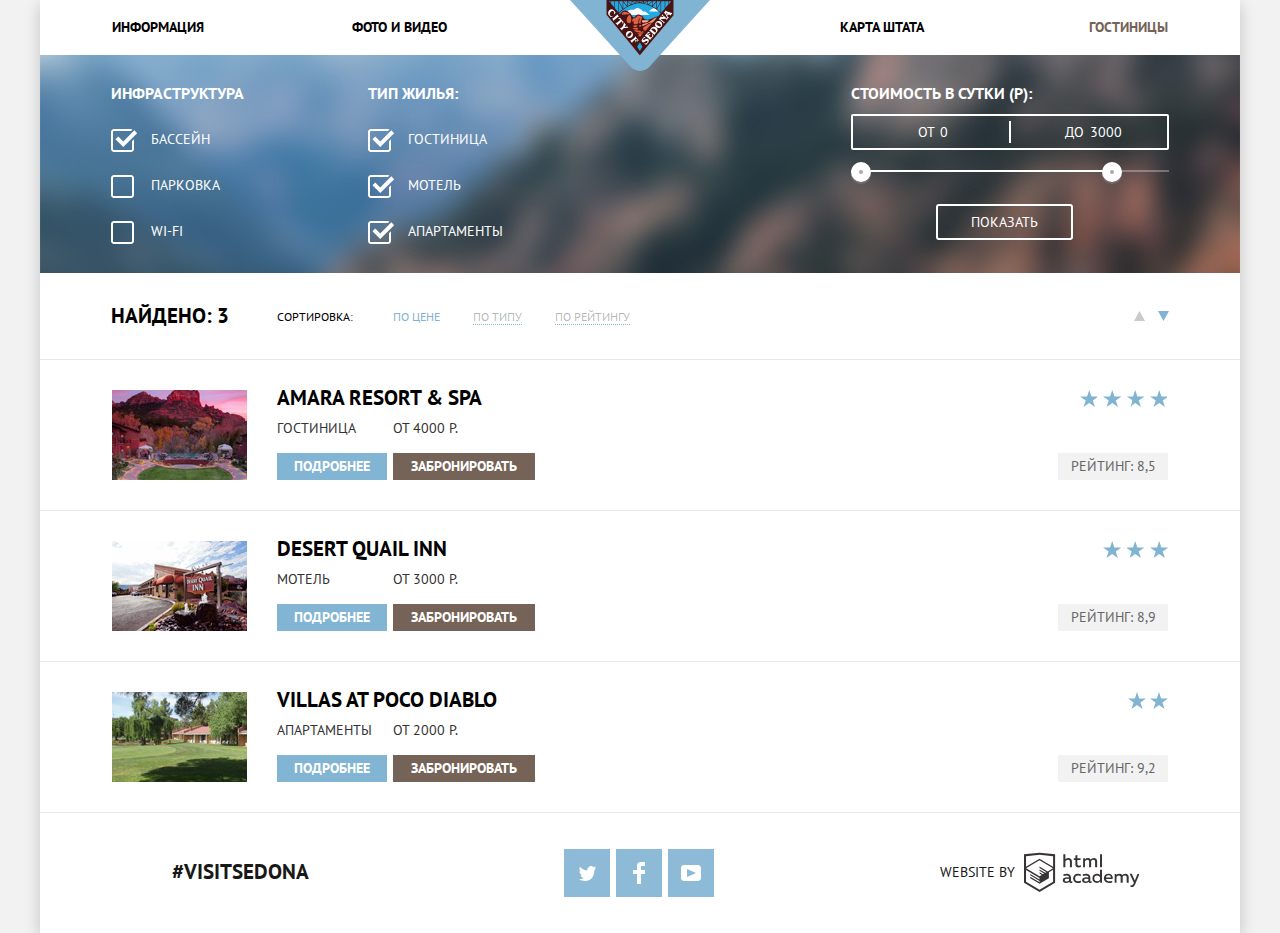
==== commit 55d880c2: "последние правки" ====
--- a/hotels.html
+++ b/hotels.html
@@ -130,13 +130,16 @@
                         <li class="sorting-item"><a href="">По рейтингу</a></li>
                     </ul>
                     <div class="arrows">
-                        <svg xmlns="http://www.w3.org/2000/svg" width="11" height="10" viewBox="0 0 11 10" class="arrow">
-              <path fill="#231F20" d="M5.5 0L0 10h11z"/>
-            </svg>
-
-                        <svg xmlns="http://www.w3.org/2000/svg" width="11" height="10" viewBox="0 0 11 10" class="current-arrow arrow">
-              <path fill="#231F20" d="M5.5 10L0 0h11"/>
-            </svg>
+                        <a class="arrow arrow-up" aria-label="Стрелка вверх">
+                          <svg xmlns="http://www.w3.org/2000/svg" width="11" height="10" viewBox="0 0 11 10">
+                            <path fill="#231F20" d="M5.5 0L0 10h11z"/>
+                          </svg>
+                        </a>
+                        <a class="current-arrow arrow arrow-down" aria-label="Стрелка вниз">
+                          <svg xmlns="http://www.w3.org/2000/svg" width="11" height="10" viewBox="0 0 11 10">
+                            <path fill="#231F20" d="M5.5 10L0 0h11"/>
+                          </svg>
+                        </a>
                     </div>
                 </div>
 
--- a/css/style.min.css
+++ b/css/style.min.css
@@ -1 +1 @@
-@-webkit-keyframes form-opening{0%{top:-395px;left:316px}}@keyframes form-opening{0%{top:-395px;left:316px}}*,::after,::before{-webkit-box-sizing:inherit;box-sizing:inherit}html{-webkit-box-sizing:border-box;box-sizing:border-box}body{min-width:1200px;margin:0;font-family:"PT Sans","Arial",sans-serif;font-size:14px;line-height:26px;text-transform:uppercase;background-color:#f2f2f2}.container{width:1200px;margin:0 auto;color:#000;background-color:#fff;-webkit-box-shadow:0 5px 15px 0 rgba(0,1,1,.2);box-shadow:0 5px 15px 0 rgba(0,1,1,.2)}.visually-hidden{position:absolute;width:1px;height:1px;margin:-1px;border:0;padding:0;white-space:nowrap;-webkit-clip-path:inset(100%);clip-path:inset(100%);clip:rect(0 0 0 0);overflow:hidden}.reasons-list,.sedona-recomendations,.site-navigation,.social-buttons li{list-style:none}a{text-decoration:none}.site-navigation a,body{color:#000}.site-navigation a:focus,.site-navigation a:hover{color:#81b3d2}.site-navigation a:active{color:rgba(0,0,0,.3)}.current-page a,.current-page a:active,.current-page a:focus,.current-page a:hover{color:#766357}.main-navigation{font-size:14px;font-weight:700;color:#000;background-color:#fff;position:relative}.main-header-logo{position:absolute;top:0;left:50%;margin-left:-70px;z-index:1}.site-navigation{display:-webkit-box;display:-ms-flexbox;display:flex;-ms-flex-wrap:wrap;flex-wrap:wrap;width:1200px;margin:0;padding:0}.site-navigation li{display:block;min-width:240px;padding:15px 0}.site-navigation li:nth-child(4n+1),.site-navigation li:nth-child(4n+2){text-align:left;padding-left:72px}.site-navigation li:nth-child(4n+3),.site-navigation li:nth-child(4n+4){text-align:right;padding-right:72px}.site-navigation li:nth-child(4n+2){margin-right:240px}.about-sedona{font-size:21px;font-weight:700;color:#000;background-color:#fff}.about-sedona p{display:block;width:440px;text-align:center;margin:0 auto 30px}.background-sedona{width:100%;min-height:508px;background-image:url(../img/polygon.svg),url(../img/background-sedona.jpg);background-size:1200px 57px,auto;background-repeat:no-repeat,no-repeat;background-position:0 100%,0 -83px;background-color:#6ca2ca;margin-bottom:61px;text-align:center;padding-top:76px}.reasons-list,.sedona-recomendations{margin:0;padding:0}.reasons-and-recomendations{position:relative;font-size:14px;line-height:21px;text-align:center;z-index:2;color:#333;background-color:#fff}.reasons-and-recomendations h2{font-size:14px;font-weight:400;margin:0 0 53px;color:#333;background-color:#fff}.reasons-list,.sedona-recomendations{display:-webkit-box;display:-ms-flexbox;display:flex;width:1200px;-ms-flex-wrap:wrap;flex-wrap:wrap}.recomendation-item{width:400px;padding:60px 50px}.reason-item b,.recomendation-item b{display:block;width:160px;font-size:21px;line-height:21px;font-weight:700;color:#000}.recomendation-item b{position:relative;padding-top:101px;margin:0 auto 24px}.recomendation-item p{display:block;padding:0;margin-bottom:21px}.reason-item{width:400px;padding:46px 40px;-webkit-box-ordinal-group:2;-ms-flex-order:1;order:1;background-color:#eee}.reason-item b{margin:0 auto 26px}.reason-item p{margin:0 0 14px}.special-item>.reason-item{background-color:#81b3d2}.special-item{display:-webkit-box;display:-ms-flexbox;display:flex;width:1200px;color:#fff;background-color:#82b5d3}.special-item b{display:block;width:160px;margin:0 auto 25px;color:#fff}.reason-number{display:block;margin-bottom:20px}.background-bridge,.background-city{width:800px;height:256px;background-image:url(../img/background-city.jpg);-webkit-box-ordinal-group:2;-ms-flex-order:1;order:1}.background-bridge{background-image:url(../img/background-bridge.jpg);background-position:0 -76px;-webkit-box-ordinal-group:1;-ms-flex-order:0;order:0}.food::before,.house::before,.souvenir::before{content:"";position:absolute;top:0;left:50%;margin-left:-37px;width:75px;height:72px;background-image:url(../img/house.svg)}.food::before,.souvenir::before{width:74px;height:70px;background-image:url(../img/hamburger.svg)}.souvenir::before{margin-top:-5px;margin-left:-32px;width:64px;height:76px;background-image:url(../img/souvenir.svg)}.booking,.button-search{font-size:14px;line-height:24px;text-align:center;color:#333;background-color:#fff}.booking b{display:block;font-size:30px;line-height:36px;margin:-8px 0 25px;padding:0;color:#000;background-color:#fff}.booking p{margin-bottom:47px;padding:0 50px}.button-search{display:inline-block;font-family:"PT Sans","Arial",sans-serif;font-size:21px;line-height:26px;font-weight:700;border:0;vertical-align:center;text-transform:uppercase;width:568px;padding:30px 15px;color:#fff;background-color:#766357}.button-search:focus,.button-search:hover{color:#fff;background-color:#604e43}.button-search:active{color:rgba(255,255,255,.3);background-color:#503e33}.button-submit{font-family:"PT Sans","Arial",sans-serif;font-size:21px;line-height:26px;font-weight:700;width:458px;text-align:center;text-transform:uppercase;margin:0;padding:16px 15px;border:0;color:#fff;background-color:#81b3d2}.button-submit:focus,.button-submit:hover{color:#fff;background-color:#669ec0}.button-submit:active{color:rgba(255,255,255,.3);background-color:#5496bd}.hotel-searching{display:block;position:absolute;top:0;left:316px;font-size:14px;line-height:26px;font-weight:700;width:568px;margin:0;padding:55px;box-shadow:0 7px 15px 0 rgba(0,1,1,.15);color:#000;background-color:#fff}.hotel-searching p{padding:0;margin-bottom:29px}.hotel-searching-item label{width:110px;text-align:left}.hotel-searching-item{display:-webkit-box;display:-ms-flexbox;display:flex;position:relative;-webkit-box-pack:justify;-ms-flex-pack:justify;justify-content:space-between;-webkit-box-align:baseline;-ms-flex-align:baseline;align-items:baseline;margin-top:0;z-index:2}.hotel-searching-item ::-webkit-input-placeholder{font-size:14px;line-height:26px;font-weight:700;text-transform:uppercase;border:0;color:#000}.hotel-searching-item :-moz-input-placeholder,.hotel-searching-item ::-moz-input-placeholder{font-size:14px;line-height:26px;font-weight:700;text-transform:uppercase;border:0;color:#000}.hotel-searching-item :-ms-input-placeholder{font-size:14px;line-height:26px;font-weight:700;text-transform:uppercase;border:0;color:#000}.form-place-container{position:relative}.form-container{padding:0;display:-webkit-box;display:-ms-flexbox;display:flex;-webkit-box-pack:justify;-ms-flex-pack:justify;justify-content:space-between;width:458px;margin:0 0 54px}.form-container p{width:225px;margin:0;padding:0}.form-container p:nth-child(2){padding-left:45px}.button-calendar{position:absolute;top:8px;right:9px;padding:0;width:21px;height:22px;border:0;outline:0;cursor:pointer;color:#a9a9a9;background-color:transparent}.arrow path,.button-calendar path{fill:#cacaca}.button-caldendar:focus path,.button-calendar:hover path{fill:#000}.button-calendar:active path{fill:#81b3d2}.hotel-searching input[type=text]{font:inherit;width:347px;min-height:38px;margin:0;padding:0 13px;border:0;text-align:left;background-color:#f2f2f2;outline:0}.hotel-special-item input[type=text]:hover{background-color:#ebebeb}.hotel-special-item input[type=text]:focus{background-color:#fff;border:2px solid #e5e5e5}.form-container input[type=text]{font:inherit;width:114px;min-height:38px;padding:0 38px;border:0;text-align:center;outline:0;background-color:#f2f2f2}.button{outline:0;padding:0}.button-minus,.button-plus{position:absolute;top:0;right:76px;border:0;width:38px;height:38px;cursor:pointer;background-color:#f2f2f2}.button-plus{right:0}.button-minus::before,.button-plus::after,.button-plus::before{position:absolute;content:"";top:18px;right:13px;width:11px;height:3px;border:0;background-color:#a9a9a9}.button-plus::after{-webkit-transform:rotate(90deg);-ms-transform:rotate(90deg);transform:rotate(90deg)}.button-minus:focus::before,.button-minus:hover::before{background-color:#000}.button-minus:active::before{background-color:#81b3d2}.button-plus:focus::after,.button-plus:focus::before,.button-plus:hover::after,.button-plus:hover::before{background-color:#000}.button-plus:active::after,.button-plus:active::before{background-color:#81b3d2}.close-form-container{position:relative;padding-top:57px;background-color:#fff;z-index:2}.hidden{display:none}.form-show{display:block;-webkit-animation-name:form-opening;animation-name:form-opening;-webkit-animation-duration:1.5s;animation-duration:1.5s;z-index:1}.sedona-map{width:1200px;height:593px;background-image:url(../img/sedona-map.jpg);background-color:#c4ecb4}.iframe-map{border:0}.main-footer{display:-webkit-box;display:-ms-flexbox;display:flex;min-height:120px;font-size:14px;line-height:26px;font-weight:400;opacity:.9;position:relative;z-index:0;color:#000;background-color:#fff}.map-under-footer{margin-top:-120px}.main-footer div{width:400px;text-align:center}.visitsedona{font-size:21px;line-height:26px;font-weight:700;padding-top:46px}.visitsedona a{color:#000}.copyrights{display:-webkit-box;display:-ms-flexbox;display:flex;-webkit-box-pack:center;-ms-flex-pack:center;justify-content:center;-webkit-box-align:center;-ms-flex-align:center;align-items:center}.company-logo,.copyrights p{display:block;margin:0;position:relative;padding:43px 125px 45px 0}.company-logo{padding:0;position:absolute;top:36px;left:84px}.company-logo:focus path,.company-logo:hover path{fill:#81b3d2}.company-logo:active path{fill:#bdbbbc}.social-button,.social-buttons{display:-webkit-box;display:-ms-flexbox;display:flex;-webkit-box-pack:center;-ms-flex-pack:center;justify-content:center;-webkit-box-align:center;-ms-flex-align:center;align-items:center}.social-buttons{-ms-flex-wrap:wrap;flex-wrap:wrap;margin:0 auto;padding:5px;width:400px}.social-button{width:46px;height:48px;margin-right:6px;background-color:#81b3d2}.social-button:focus,.social-button:hover{color:#fff;background-color:#669ec0}.social-button:active{background-color:#5496bd}.social-button:active path{opacity:.3}.hotels-list li{list-style:none}.hotel-name a{display:block;font-size:21px;line-height:26px;font-weight:700;color:#000}.hotel-name a:focus,.hotel-name a:hover{font-size:21px;line-height:26px;font-weight:700;color:#81b3d2}.hotel-name a:active{font-size:21px;line-height:26px;font-weight:700;color:rgba(0,0,0,.3)}.hotel-rating p,.hotel-type a,.hotels-list p{font-size:14px;line-height:21px;color:#333;background-color:#fff}.hotel-rating p,.hotel-type a{color:#666;background-color:#f2f2f2}.hotel-type a{font-weight:700;color:#fff;background-color:#82b5d3}.hotel-type a:focus,.hotel-type a:hover{font-size:14px;line-height:21px;font-weight:700;color:#fff;background-color:#669ec0}.hotel-accepting a,.hotel-type a:active{font-size:14px;line-height:21px;font-weight:700}.hotel-type a:active{color:rgba(255,255,255,.3);background-color:#5496bd}.hotel-accepting a{color:#fff;background-color:#766357}.hotel-accepting a:focus,.hotel-accepting a:hover{font-size:14px;line-height:21px;font-weight:700;color:#fff;background-color:#604e43}.hotel-accepting a:active{font-size:14px;line-height:21px;font-weight:700;color:rgba(255,255,255,.3);background-color:#503e33}.hotel-accepting p,.hotel-type p{padding:0}.hotel-rating p{margin:0}.hotels-list,.hotels-list-item{display:-webkit-box;display:-ms-flexbox;display:flex;margin:0}.hotels-list{-webkit-box-orient:vertical;-webkit-box-direction:normal;-ms-flex-direction:column;flex-direction:column;padding:0}.hotels-list-item{padding:30px 72px}.hotels-list-item img{margin-right:30px}.hotel-name{padding:0;margin-top:-5px;margin-bottom:6px}.about-hotel,.booking-button{display:block;padding:3px 16px;word-wrap:break-word;text-align:center}.hotel-item-container{display:-webkit-box;display:-ms-flexbox;display:flex;-ms-flex-wrap:wrap;flex-wrap:wrap;width:258px;margin-right:auto}.hotel-type{width:110px;margin-right:6px}.hotel-accepting p,.hotel-type p{margin:0 0 14px}.hotel-accepting{width:142px}.hotel-rating{position:relative;width:110px;text-align:center;padding-top:63px}.hotel-rating p{padding:3px}.stars{content:"";position:absolute;top:0;right:0;height:17px;background-image:url(../img/star.svg);background-repeat:space}.four-stars{width:88px}.three-stars{width:65px}.two-stars{width:40px}.hotels-list-item{border-bottom:1px solid #eae8ea}.hotels-list-item:first-child{border-top:1px solid #eae8ea}.checkbox-list{list-style:none;padding:0;margin:0}.hotel-conditions{background-color:#7799bd;background-image:url(../img/filter-background.jpg);background-position:0 -293px;background-repeat:no-repeat}.hotel-conditions-form{display:flex;justify-content:space-between;padding:28px 70px 0 73px}.conditions-form{width:245px;margin-right:10px}.conditions-form:nth-child(2){flex-grow:2}.checkbox-item,.conditions-form b{line-height:21px;word-wrap:break-word;margin-bottom:25px;color:#fff}.conditions-form b{display:block;font-weight:600;font-size:16px}.checkbox{padding-left:40px}.checkbox-item{display:flex;position:relative;font-size:14px;align-items:center}.checkbox-item:last-child{margin-bottom:31px}.checkbox::before{content:"";position:absolute;top:0;left:0;width:27px;height:23px;background-image:url("data:image/svg+xml,%3Csvg xmlns='http://www.w3.org/2000/svg' width='23' height='23' fill='%23ffffff' viewBox='0 0 23 23'%3E%3Cpath d='M20 2c.542 0 1 .458 1 1v17c0 .542-.458 1-1 1H3c-.542 0-1-.458-1-1V3c0-.542.458-1 1-1h17m0-2H3C1.35 0 0 1.35 0 3v17c0 1.65 1.35 3 3 3h17c1.65 0 3-1.35 3-3V3c0-1.65-1.35-3-3-3z'/%3E%3C/svg%3E");background-repeat:no-repeat}.checkbox-input:checked+.checkbox::before{background-image:url("data:image/svg+xml,%3Csvg xmlns='http://www.w3.org/2000/svg' width='27' height='23' fill='%23ffffff' viewBox='0 0 27 23'%3E%3Cpath d='M7.285 7.486l-2.829 2.829 7.783 7.783L26.171 4.166l-2.828-2.829-11.104 11.102z'/%3E%3Cpath d='M21 20c0 .542-.458 1-1 1H3c-.542 0-1-.458-1-1V3c0-.542.458-1 1-1h16.908L21.493.415A2.96 2.96 0 0 0 20 0H3C1.35 0 0 1.35 0 3v17c0 1.65 1.35 3 3 3h17c1.65 0 3-1.35 3-3v-9.829l-2 2V20z'/%3E%3C/svg%3E");background-repeat:no-repeat}.checkbox-input:checked:focus+.checkbox::before{background-image:url("data:image/svg+xml,%3Csvg xmlns='http://www.w3.org/2000/svg' width='27' height='23' fill='%23ffffff' viewBox='0 0 27 23'%3E%3Cpath d='M7.285 7.486l-2.829 2.829 7.783 7.783L26.171 4.166l-2.828-2.829-11.104 11.102z'/%3E%3Cpath d='M21 20c0 .542-.458 1-1 1H3c-.542 0-1-.458-1-1V3c0-.542.458-1 1-1h16.908L21.493.415A2.96 2.96 0 0 0 20 0H3C1.35 0 0 1.35 0 3v17c0 1.65 1.35 3 3 3h17c1.65 0 3-1.35 3-3v-9.829l-2 2V20z'/%3E%3C/svg%3E");background-repeat:no-repeat}.checkbox-input:checked:disabled+.checkbox::before{background-image:url("data:image/svg+xml,%3Csvg xmlns='http://www.w3.org/2000/svg' width='27' height='23' fill='%236a6a6a' viewBox='0 0 27 23'%3E%3Cpath d='M7.285 7.486l-2.829 2.829 7.783 7.783L26.171 4.166l-2.828-2.829-11.104 11.102z'/%3E%3Cpath d='M21 20c0 .542-.458 1-1 1H3c-.542 0-1-.458-1-1V3c0-.542.458-1 1-1h16.908L21.493.415A2.96 2.96 0 0 0 20 0H3C1.35 0 0 1.35 0 3v17c0 1.65 1.35 3 3 3h17c1.65 0 3-1.35 3-3v-9.829l-2 2V20z'/%3E%3C/svg%3E");background-repeat:no-repeat}.checkbox-input:disabled+.checkbox::before{background-image:url("data:image/svg+xml,%3Csvg xmlns='http://www.w3.org/2000/svg' width='23' height='23' fill='%236a6a6a' viewBox='0 0 23 23'%3E%3Cpath d='M20 2c.542 0 1 .458 1 1v17c0 .542-.458 1-1 1H3c-.542 0-1-.458-1-1V3c0-.542.458-1 1-1h17m0-2H3C1.35 0 0 1.35 0 3v17c0 1.65 1.35 3 3 3h17c1.65 0 3-1.35 3-3V3c0-1.65-1.35-3-3-3z'/%3E%3C/svg%3E");background-repeat:no-repeat}.filter-range{display:flex;flex-direction:column;width:318px;color:#fff;text-transform:uppercase}.filter-range b{font-size:16px;line-height:21px;font-weight:600;margin-bottom:10px}.price-controls{display:flex;position:relative;border:2px solid #fff;border-radius:2px;margin-bottom:20px}.price-controls::after{content:"";position:absolute;top:50%;left:50%;width:2px;height:22px;background-color:#fff;transform:translate(-50%,-50%)}.price-range{font-size:14px;line-height:32px;width:157px}.min-price{padding-left:65px}.max-price{padding-left:55px}.price-controls input[type=text]{font-size:inherit;line-height:21px;width:50px;margin:0;background:0 0;border:0;color:#fff}.max-price,.min-price{cursor:pointer}.range-controls{position:relative;margin-bottom:32px}.scale{width:318px;height:2px;background-color:rgba(255,255,255,.3)}.bar{width:80%;height:2px;background-color:#fff}.range-toggle{width:20px;height:20px;padding:0;background-image:url(../img/filter-button.svg);background-size:cover;border:0;cursor:pointer;border-radius:50%;box-shadow:0 2px 1px rgba(0,1,1,.2)}.toggle-max,.toggle-min{position:absolute;top:-8px;left:0}.toggle-max{left:79%}.filter-show-button{font-size:14px;line-height:21px;text-transform:uppercase;width:137px;height:36px;border:2px solid #fff;border-radius:3px;margin-left:85px;color:#fff;background-color:transparent}.filter-show-button:focus,.filter-show-button:hover{color:#000;background-color:#fff}.sorting-list{list-style:none;margin:0;padding:2px 0 0}.search-results{display:flex;padding:30px 71px;align-items:center}.search-results b{font-size:21px;line-height:26px;font-weight:700;padding-right:48px;color:#000;background-color:#fff}.search-results p{font-size:12px;line-height:18px;padding-top:2px;padding-right:40px;margin:0;color:#000;background-color:#fff}.sorting-list{display:flex}.sorting-item{font-size:12px;line-height:18px;padding-right:33px}.sorting-item a{border-bottom:1px dotted rgba(0,0,0,.3);color:rgba(0,0,0,.3);background-color:#fff;outline:0}.sorting-item a:focus,.sorting-item a:hover{border-bottom:1px dotted #81b3d2;outline:0;color:#81b3d2;background-color:#fff}.sorting-item a:active{border:0;color:#000;background-color:#fff}.arrows{display:flex;position:relative;justify-content:space-between;width:35px;margin-left:auto}.arrow path:focus,.arrow path:hover{fill:#000}.arrow path:active,.current-arrow path{fill:#81b3d2}.current-choise a{border:0;color:#81b3d2}
+.container,.site-navigation a,body{color:#000}.background-city,.reason-item{-webkit-box-ordinal-group:2;order:1}.filter-range,.hotels-list{-webkit-box-orient:vertical}.checkbox-list,.hotels-list li,.reasons-list,.sedona-recomendations,.site-navigation,.social-buttons li,.sorting-list{list-style:none}*,::after,::before{-webkit-box-sizing:inherit;box-sizing:inherit}html{-webkit-box-sizing:border-box;box-sizing:border-box}body{min-width:1200px;margin:0;font-family:"PT Sans",Arial,sans-serif;font-size:14px;line-height:26px;text-transform:uppercase;background-color:#f2f2f2}.container{width:1200px;margin:0 auto;background-color:#fff;-webkit-box-shadow:0 5px 15px 0 rgba(0,1,1,.2);box-shadow:0 5px 15px 0 rgba(0,1,1,.2)}.visually-hidden{position:absolute;width:1px;height:1px;margin:-1px;border:0;padding:0;white-space:nowrap;-webkit-clip-path:inset(100%);clip-path:inset(100%);clip:rect(0 0 0 0);overflow:hidden}a{text-decoration:none}.site-navigation a:focus,.site-navigation a:hover{color:#81b3d2}.site-navigation a:active{color:rgba(0,0,0,.3)}.current-page a,.current-page a:active,.current-page a:focus,.current-page a:hover{color:#766357}.about-sedona,.main-navigation{font-weight:700;color:#000;background-color:#fff}.main-navigation{font-size:14px;position:relative}.main-header-logo{position:absolute;top:0;left:50%;margin-left:-70px;z-index:1}.site-navigation{display:-webkit-box;display:-ms-flexbox;display:flex;-ms-flex-wrap:wrap;flex-wrap:wrap;margin:0;padding:0}.site-navigation li{display:block;width:240px;padding:14px 0 15px}.site-navigation li:nth-child(4n+1),.site-navigation li:nth-child(4n+2){text-align:left;padding-left:72px}.site-navigation li:nth-child(4n+3){text-align:right;padding-right:76px}.site-navigation li:nth-child(4n+4){text-align:right;padding-right:72px}.site-navigation li:nth-child(4n+2){margin-right:240px}.about-sedona{font-size:21px}.about-sedona p{display:block;width:440px;text-align:center;margin:0 auto 30px}.background-sedona{width:100%;min-height:508px;background-image:url(../img/polygon.svg),url(../img/background-sedona.jpg);background-size:1200px 57px,auto;background-repeat:no-repeat,no-repeat;background-position:0 100%,0 -83px;background-color:#6CA2CA;margin-bottom:61px;text-align:center;padding-top:77px}.reasons-list,.sedona-recomendations{margin:0;padding:0;display:-webkit-box;display:-ms-flexbox;display:flex;width:1200px;-ms-flex-wrap:wrap;flex-wrap:wrap}.reasons-and-recomendations{position:relative;font-size:14px;line-height:21px;text-align:center;z-index:2;color:#333;background-color:#fff}.reasons-and-recomendations h2{font-size:14px;font-weight:400;margin:0 0 53px;color:#333;background-color:#fff}.reason-item b,.recomendation-item b{display:block;font-size:21px;line-height:21px;font-weight:700;color:#000}.recomendation-item{width:400px;padding:60px 50px 61px}.recomendation-item b{position:relative;width:160px;margin:0 auto 24px;padding-top:101px}.recomendation-item p{display:block;padding:0;margin-bottom:21px}.reason-item{width:400px;padding:46px 40px;-ms-flex-order:1;background-color:#eee}.reason-item b{width:160px;margin:0 auto 26px}.hotel-searching-item,.special-item{display:-webkit-box;display:-ms-flexbox}.reason-item p{margin:0 0 14px}.special-item>.reason-item{background-color:#81b3d2}.special-item{display:flex;width:1200px;color:#fff;background-color:#82B5D3}.booking,.booking b{background-color:#fff}.special-item b{display:block;width:160px;margin:0 auto 25px;color:#fff}.food::before,.house::before{margin-left:-37px;content:"";left:50%;position:absolute;top:0}.reason-number{display:block;margin-bottom:20px}.background-city{width:800px;height:256px;background-image:url(../img/background-city.jpg);-ms-flex-order:1}.background-bridge{width:800px;height:256px;background-image:url(../img/background-bridge.jpg);background-position:0 -76px;-webkit-box-ordinal-group:1;-ms-flex-order:0;order:0}.house::before{width:75px;height:72px;background-image:url(../img/house.svg)}.food::before{width:74px;height:70px;background-image:url(../img/hamburger.svg)}.souvenir::before{content:"";position:absolute;top:0;left:50%;margin-top:-5px;margin-left:-32px;width:64px;height:76px;background-image:url(../img/souvenir.svg)}.booking{font-size:14px;line-height:24px;text-align:center;color:#333}.booking b{display:block;font-size:30px;line-height:36px;margin:-8px 0 25px;padding:0;color:#000}.button-search,.button-submit{font-family:"PT Sans",Arial,sans-serif;font-size:21px;text-align:center;border:none;text-transform:uppercase}.booking p{margin-bottom:47px;padding:0 50px}.button-submit,.hotel-searching{margin:0;font-weight:700;line-height:26px}.button-search{display:inline-block;line-height:26px;font-weight:700;vertical-align:center;width:568px;padding:30px 15px;color:#fff;background-color:#766357}.button-search:focus,.button-search:hover{color:#fff;background-color:#604e43}.button-search:active{color:rgba(255,255,255,.3);background-color:#503e33}.button-submit{width:458px;padding:16px 15px;color:#fff;background-color:#81b3d2}.button-submit:focus,.button-submit:hover{color:#fff;background-color:#669ec0}.button-submit:active{color:rgba(255,255,255,.3);background-color:#5496bd}.hotel-searching{display:block;position:absolute;top:0;left:316px;font-size:14px;width:568px;padding:55px;-webkit-box-shadow:0 7px 15px 0 rgba(0,1,1,.15);box-shadow:0 7px 15px 0 rgba(0,1,1,.15);color:#000;background-color:#fff}.hotel-searching p{padding:0;margin-bottom:29px}.hotel-searching-item label{width:110px;text-align:left}.hotel-searching-item{display:flex;position:relative;-webkit-box-pack:justify;-ms-flex-pack:justify;justify-content:space-between;-webkit-box-align:baseline;-ms-flex-align:baseline;align-items:baseline;margin-top:0;z-index:2}.form-container,.main-footer{display:-webkit-box;display:-ms-flexbox}.hotel-searching-item ::-webkit-input-placeholder{font-size:14px;line-height:26px;font-weight:700;text-transform:uppercase;border:none;color:#000}.hotel-searching-item ::-moz-input-placeholder{font-size:14px;line-height:26px;font-weight:700;text-transform:uppercase;border:none;color:#000}.hotel-searching-item :-moz-input-placeholder{font-size:14px;line-height:26px;font-weight:700;text-transform:uppercase;border:none;color:#000}.hotel-searching-item :-ms-input-placeholder{font-size:14px;line-height:26px;font-weight:700;text-transform:uppercase;border:none;color:#000}.form-place-container{position:relative}.form-container{margin:0 0 54px;padding:0;display:flex;-webkit-box-pack:justify;-ms-flex-pack:justify;justify-content:space-between;width:458px}.form-container p{width:225px;margin:0;padding:0}.form-container .hotel-searching-item:nth-child(2) label{padding-left:45px}.button-calendar{position:absolute;top:8px;right:9px;padding:0;width:21px;height:22px;border:none;outline:0;cursor:pointer;color:#a9a9a9;background-color:transparent}.button-calendar path{fill:#cacaca}.button-caldendar:focus path,.button-calendar:hover path{fill:#000}.button-calendar:active path,.company-logo:focus path,.company-logo:hover path{fill:#81b3d2}.hotel-searching input[type=text]{font:inherit;width:347px;min-height:38px;margin:0;padding:0 13px;border:0;text-align:left;background-color:#f2f2f2;outline:0}.hotel-special-item input[type=text]:hover{background-color:#ebebeb}.hotel-special-item input[type=text]:focus{background-color:#fff;border:2px solid #e5e5e5}.form-container input[type=text]{font:inherit;width:114px;min-height:38px;padding:0 38px;border:0;text-align:center;outline:0;background-color:#f2f2f2}.button-minus,.button-plus{position:absolute;top:0;border:0;width:38px;height:38px;background-color:#f2f2f2;cursor:pointer}.button{outline:0;padding:0}.button-minus{right:76px}.button-plus{right:0}.button-minus::before,.button-plus::after,.button-plus::before{position:absolute;content:"";top:18px;right:13px;width:11px;height:3px;background-color:#a9a9a9;border:0}.button-plus::after{-webkit-transform:rotate(90deg);-ms-transform:rotate(90deg);transform:rotate(90deg)}.button-minus:focus::before,.button-minus:hover::before{background-color:#000}.button-minus:active::before{background-color:#81b3d2}.button-plus:focus::after,.button-plus:focus::before,.button-plus:hover::after,.button-plus:hover::before{background-color:#000}.button-plus:active::after,.button-plus:active::before{background-color:#81b3d2}.close-form-container{position:relative;padding-top:57px;background-color:#fff;z-index:2}@-webkit-keyframes form-opening{0%{top:-395px;left:316px}}@keyframes form-opening{0%{top:-395px;left:316px}}.hidden{display:none}.form-show{display:block;-webkit-animation-name:form-opening;animation-name:form-opening;-webkit-animation-duration:1.5s;animation-duration:1.5s;z-index:1}.sedona-map{width:1200px;height:593px;background-image:url(../img/sedona-map.jpg);background-color:#c4ecb4}.iframe-map{border:0}.main-footer{display:flex;min-height:120px;font-size:14px;line-height:26px;font-weight:400;opacity:.9;position:relative;z-index:0;color:#000;background-color:#fff}.copyrights,.social-buttons{display:-webkit-box;display:-ms-flexbox}.hotel-name a,.hotel-name a:active,.hotel-name a:focus,.hotel-name a:hover,.visitsedona{font-size:21px;line-height:26px;font-weight:700}.map-under-footer{margin-top:-120px}.main-footer div{width:400px;text-align:center}.visitsedona{padding-top:46px}.visitsedona a{color:#000}.copyrights{display:flex;-webkit-box-pack:center;-ms-flex-pack:center;justify-content:center;-webkit-box-align:center;-ms-flex-align:center;align-items:center}.copyrights p{display:block;margin:0;position:relative;padding:43px 125px 45px 0}.company-logo{display:block;margin:0;padding:0;position:absolute;top:36px;left:84px}.checkbox::before,.stars{top:0;content:""}.company-logo:active path{fill:#bdbbbc}.social-buttons{display:flex;-ms-flex-wrap:wrap;flex-wrap:wrap;-webkit-box-pack:center;-ms-flex-pack:center;justify-content:center;-webkit-box-align:center;-ms-flex-align:center;align-items:center;width:400px;margin:0 auto;padding:5px 5px 5px 9px}.hotels-list,.social-button{display:-webkit-box;display:-ms-flexbox}.hotel-accepting p,.hotel-rating p,.hotel-type p,.hotels-list{padding:0;margin:0}.social-button{display:flex;-webkit-box-pack:center;-ms-flex-pack:center;justify-content:center;width:46px;height:48px;margin-right:6px;-webkit-box-align:center;-ms-flex-align:center;align-items:center;background-color:#81b3d2}.social-button:focus,.social-button:hover{color:#fff;background-color:#669ec0}.social-button:active{background-color:#5496bd}.social-button:active path{opacity:.3}.hotel-name a{display:block;color:#000}.hotel-name a:focus,.hotel-name a:hover{color:#81b3d2}.hotel-name a:active{color:rgba(0,0,0,.3)}.hotel-rating p,.hotels-list p{font-size:14px;line-height:21px}.hotels-list p{color:#333;background-color:#fff}.hotel-rating p{color:#666;background-color:#f2f2f2}.hotel-type a,.hotel-type a:focus,.hotel-type a:hover{color:#fff;font-size:14px;line-height:21px;font-weight:700}.hotel-type a{background-color:#82B5D3}.hotel-type a:focus,.hotel-type a:hover{background-color:#669ec0}.hotel-type a:active{font-size:14px;line-height:21px;font-weight:700;color:rgba(255,255,255,.3);background-color:#5496bd}.hotel-accepting a{font-size:14px;line-height:21px;font-weight:700;color:#fff;background-color:#766357}.hotel-accepting a:focus,.hotel-accepting a:hover{font-size:14px;line-height:21px;font-weight:700;color:#fff;background-color:#604e43}.hotel-accepting a:active{font-size:14px;line-height:21px;font-weight:700;color:rgba(255,255,255,.3);background-color:#503e33}.hotels-list{display:flex;-webkit-box-direction:normal;-ms-flex-direction:column;flex-direction:column}.hotel-item-container,.hotels-list-item{display:-webkit-box;display:-ms-flexbox}.hotels-list-item{display:flex;margin:0;padding:30px 72px;border-bottom:1px solid #eae8ea}.hotels-list-item img{margin-right:30px}.hotel-name{padding:0;margin-top:-5px;margin-bottom:6px}.hotel-accepting p,.hotel-type p{margin-bottom:14px}.about-hotel,.booking-button{display:block;padding:3px 16px;word-wrap:break-word;text-align:center}.hotel-item-container{display:flex;-ms-flex-wrap:wrap;flex-wrap:wrap;width:258px;margin-right:auto}.checkbox-item,.hotel-conditions-form{display:-webkit-box;display:-ms-flexbox}.hotel-type{width:110px;margin-right:6px}.hotel-accepting{width:142px}.hotel-rating{position:relative;width:110px;text-align:center;padding-top:63px}.hotel-rating p{padding:3px}.stars{position:absolute;right:0;height:17px;background-image:url(../img/star.svg);background-repeat:space}.four-stars{width:88px}.three-stars{width:65px}.two-stars{width:40px}.hotels-list-item:first-child{border-top:1px solid #eae8ea}.checkbox-list{padding:0;margin:0}.checkbox-item,.conditions-form b{word-wrap:break-word;margin-bottom:25px;line-height:21px;color:#fff}.hotel-conditions{background-color:#7799BD;background-image:url(../img/filter-background.jpg);background-position:0 -293px;background-repeat:no-repeat}.hotel-conditions-form{display:flex;-webkit-box-pack:justify;-ms-flex-pack:justify;justify-content:space-between;padding:28px 71px 0}.conditions-form{width:251px;margin-right:6px}.conditions-form:nth-child(2){-webkit-box-flex:2;-ms-flex-positive:2;flex-grow:2}.conditions-form b{display:block;font-size:16px;font-weight:600}.checkbox{padding-left:40px;cursor:pointer}.checkbox-item{display:flex;position:relative;font-size:14px;-webkit-box-align:center;-ms-flex-align:center;align-items:center}.filter-range,.price-controls{display:-webkit-box;display:-ms-flexbox}.checkbox-item:last-child{margin-bottom:31px}.checkbox::before{position:absolute;left:0;width:23px;height:23px;background-image:url("data:image/svg+xml,%3Csvg xmlns='http://www.w3.org/2000/svg' width='23' height='23' fill='%23ffffff' viewBox='0 0 23 23'%3E%3Cpath d='M20 2c.542 0 1 .458 1 1v17c0 .542-.458 1-1 1H3c-.542 0-1-.458-1-1V3c0-.542.458-1 1-1h17m0-2H3C1.35 0 0 1.35 0 3v17c0 1.65 1.35 3 3 3h17c1.65 0 3-1.35 3-3V3c0-1.65-1.35-3-3-3z'/%3E%3C/svg%3E");background-repeat:no-repeat;cursor:pointer}.checkbox-input:checked+.checkbox::before,.checkbox-input:checked:focus+.checkbox::before{width:27px;background-image:url("data:image/svg+xml,%3Csvg xmlns='http://www.w3.org/2000/svg' width='27' height='23' fill='%23ffffff' viewBox='0 0 27 23'%3E%3Cpath d='M7.285 7.486l-2.829 2.829 7.783 7.783L26.171 4.166l-2.828-2.829-11.104 11.102z'/%3E%3Cpath d='M21 20c0 .542-.458 1-1 1H3c-.542 0-1-.458-1-1V3c0-.542.458-1 1-1h16.908L21.493.415A2.96 2.96 0 0 0 20 0H3C1.35 0 0 1.35 0 3v17c0 1.65 1.35 3 3 3h17c1.65 0 3-1.35 3-3v-9.829l-2 2V20z'/%3E%3C/svg%3E");background-repeat:no-repeat}.checkbox-input:checked:disabled+.checkbox::before{width:27px;background-image:url("data:image/svg+xml,%3Csvg xmlns='http://www.w3.org/2000/svg' width='27' height='23' fill='%236a6a6a' viewBox='0 0 27 23'%3E%3Cpath d='M7.285 7.486l-2.829 2.829 7.783 7.783L26.171 4.166l-2.828-2.829-11.104 11.102z'/%3E%3Cpath d='M21 20c0 .542-.458 1-1 1H3c-.542 0-1-.458-1-1V3c0-.542.458-1 1-1h16.908L21.493.415A2.96 2.96 0 0 0 20 0H3C1.35 0 0 1.35 0 3v17c0 1.65 1.35 3 3 3h17c1.65 0 3-1.35 3-3v-9.829l-2 2V20z'/%3E%3C/svg%3E");background-repeat:no-repeat}.checkbox-input:disabled+.checkbox::before{background-image:url("data:image/svg+xml,%3Csvg xmlns='http://www.w3.org/2000/svg' width='23' height='23' fill='%236a6a6a' viewBox='0 0 23 23'%3E%3Cpath d='M20 2c.542 0 1 .458 1 1v17c0 .542-.458 1-1 1H3c-.542 0-1-.458-1-1V3c0-.542.458-1 1-1h17m0-2H3C1.35 0 0 1.35 0 3v17c0 1.65 1.35 3 3 3h17c1.65 0 3-1.35 3-3V3c0-1.65-1.35-3-3-3z'/%3E%3C/svg%3E");background-repeat:no-repeat}.checkbox-input:focus+.checkbox::before{outline:auto 5px;outline-offset:-2px}.filter-range{display:flex;-webkit-box-direction:normal;-ms-flex-direction:column;flex-direction:column;width:318px;color:#fff;text-transform:uppercase}.filter-range b{font-size:16px;line-height:21px;font-weight:600;margin-bottom:10px}.price-controls{display:flex;position:relative;border:2px solid #fff;border-radius:2px;margin-bottom:20px}.search-results,.sorting-list{display:-webkit-box;display:-ms-flexbox}.price-controls::after{content:"";position:absolute;top:50%;left:50%;width:2px;height:22px;background-color:#fff;-webkit-transform:translate(-50%,-50%);-ms-transform:translate(-50%,-50%);transform:translate(-50%,-50%)}.price-range{font-size:14px;line-height:32px;width:157px}.min-price{padding-left:65px}.max-price{padding-left:55px}.price-controls input[type=text]{font-size:inherit;width:50px;margin:0;background:0 0;border:none;color:#fff}.range-toggle,.range-toggle:focus,.range-toggle:hover{padding:0;background-image:url(../img/filter-button.svg);background-size:cover;cursor:pointer}.max-price,.min-price{cursor:pointer}.range-controls{position:relative;margin-bottom:32px}.scale{width:318px;height:2px;background-color:rgba(255,255,255,.3)}.bar{width:80%;height:2px;background-color:#fff}.range-toggle{width:20px;height:20px;border:none;border-radius:50%;-webkit-box-shadow:0 2px 1px rgba(171,171,171,.3);box-shadow:0 2px 1px rgba(171,171,171,.3)}.range-toggle:focus,.range-toggle:hover{width:22px;height:24px;top:-9px;border:none;border-radius:50%;-webkit-box-shadow:0 2px 1px rgba(171,171,171,.3);box-shadow:0 2px 1px rgba(171,171,171,.3)}.toggle-max,.toggle-min{position:absolute;top:-8px}.toggle-min{left:0}.toggle-max{left:79%}.filter-show-button{font-size:14px;line-height:21px;text-transform:uppercase;width:137px;height:36px;border:2px solid #fff;border-radius:3px;margin-left:85px;cursor:pointer;color:#fff;background-color:transparent}.filter-show-button:focus,.filter-show-button:hover{color:#000;background-color:#fff}.sorting-list{margin:0;padding:2px 0 0}.search-results{display:flex;padding:30px 71px;-webkit-box-align:center;-ms-flex-align:center;align-items:center}.search-results b{font-size:21px;line-height:26px;font-weight:700;padding-right:48px;color:#000;background-color:#fff}.search-results p,.sorting-item{font-size:12px;line-height:18px}.search-results p{padding-top:2px;padding-right:40px;margin:0;color:#000;background-color:#fff}.sorting-list{display:flex}.sorting-item{padding-right:33px}.sorting-item a{border-bottom:1px dotted #81b3d2;color:rgba(0,0,0,.3);background-color:#fff;outline:0}.sorting-item a:focus,.sorting-item a:hover{border-bottom:1px dotted #81b3d2;outline:0;color:#81b3d2;background-color:#fff}.sorting-item a:active{border:none;color:#000;background-color:#fff}.arrows{display:-webkit-box;display:-ms-flexbox;display:flex;position:relative;-webkit-box-pack:justify;-ms-flex-pack:justify;justify-content:space-between;width:35px;margin-left:auto}.arrow{cursor:pointer}.arrow path{fill:#cacaca}.arrow path:focus,.arrow path:hover{fill:#000}.arrow path:active,.current-arrow path,.current-arrow path:active,.current-arrow path:focus,.current-arrow path:hover{fill:#81b3d2}.current-choise a,.current-choise a:active,.current-choise a:focus,.current-choise a:hover{border:none;color:#81b3d2}
--- a/css/style.css
+++ b/css/style.css
@@ -1,4 +1,4 @@
-*,
+*,*,
 *::before,
 *::after {
     -webkit-box-sizing: inherit;
@@ -97,24 +97,27 @@
     display: flex;
     -ms-flex-wrap: wrap;
     flex-wrap: wrap;
-    width: 1200px;
     margin: 0;
     padding: 0;
 }
 
 .site-navigation li {
     display: block;
-    min-width: 240px;
-    padding: 15px 0px;
-}
-
-.site-navigation li:nth-child(4n+1),
-.site-navigation li:nth-child(4n+2) {
+    width: 240px;
+    padding: 14px 0px 15px 0;
+}
+
+.site-navigation li:nth-child(4n+2),
+.site-navigation li:nth-child(4n+1) {
     text-align: left;
     padding-left: 72px;
 }
 
-.site-navigation li:nth-child(4n+3),
+.site-navigation li:nth-child(4n+3) {
+  text-align: right;
+  padding-right: 76px;
+}
+
 .site-navigation li:nth-child(4n+4) {
     text-align: right;
     padding-right: 72px;
@@ -148,7 +151,7 @@
     background-color: #6CA2CA;
     margin-bottom: 61px;
     text-align: center;
-    padding-top: 76px;
+    padding-top: 77px;
 }
 
 /*Блок с описанием перимуществ и достопримечательностей Седоны*/
@@ -197,7 +200,7 @@
 
 .recomendation-item {
     width: 400px;
-    padding: 60px 50px;
+    padding: 60px 50px 61px 50px;
 }
 
 .recomendation-item b {
@@ -416,7 +419,8 @@
     width: 568px;
     margin: 0;
     padding: 55px;
-    box-shadow: 0px 7px 15px 0 rgba(0, 1, 1, 0.15);
+    -webkit-box-shadow: 0px 7px 15px 0 rgba(0, 1, 1, 0.15);
+            box-shadow: 0px 7px 15px 0 rgba(0, 1, 1, 0.15);
     color: #000000;
     background-color: #ffffff;
 }
@@ -504,7 +508,7 @@
     padding: 0;
 }
 
-.form-container p:nth-child(2) {
+.form-container .hotel-searching-item:nth-child(2) label {
     padding-left: 45px;
 }
 
@@ -787,8 +791,8 @@
     align-items: center;
     width: 400px;
     margin: 0 auto;
-    padding: 0;
     padding: 5px;
+    padding-left: 9px;
 }
 
 .social-button {
@@ -1049,18 +1053,25 @@
 }
 
 .hotel-conditions-form {
-    display: flex;
-    justify-content: space-between;
-    padding: 28px 70px 0 73px;
+    display: -webkit-box;
+    display: -ms-flexbox;
+    display: flex;
+    -webkit-box-pack: justify;
+        -ms-flex-pack: justify;
+            justify-content: space-between;
+    padding: 28px 71px 0 71px;
 }
 
 .conditions-form {
-    width: 245px;
-    margin-right: 10px;
+    width: 251px;
+    margin-right: 6px;
+
 }
 
 .conditions-form:nth-child(2) {
-    flex-grow: 2;
+    -webkit-box-flex: 2;
+        -ms-flex-positive: 2;
+            flex-grow: 2;
 }
 
 .conditions-form b {
@@ -1075,16 +1086,21 @@
 
 .checkbox {
     padding-left: 40px;
+    cursor: pointer;
 }
 
 .checkbox-item {
+    display: -webkit-box;
+    display: -ms-flexbox;
     display: flex;
     position: relative;
     font-size: 14px;
     line-height: 21px;
     word-wrap: break-word;
     margin-bottom: 25px;
-    align-items: center;
+    -webkit-box-align: center;
+        -ms-flex-align: center;
+            align-items: center;
     color: #ffffff;
 }
 
@@ -1097,24 +1113,28 @@
     position: absolute;
     top: 0;
     left: 0;
-    width: 27px;
+    width: 23px;
     height: 23px;
     background-image: url("data:image/svg+xml,%3Csvg xmlns='http://www.w3.org/2000/svg' width='23' height='23' fill='%23ffffff' viewBox='0 0 23 23'%3E%3Cpath d='M20 2c.542 0 1 .458 1 1v17c0 .542-.458 1-1 1H3c-.542 0-1-.458-1-1V3c0-.542.458-1 1-1h17m0-2H3C1.35 0 0 1.35 0 3v17c0 1.65 1.35 3 3 3h17c1.65 0 3-1.35 3-3V3c0-1.65-1.35-3-3-3z'/%3E%3C/svg%3E");
     background-repeat: no-repeat;
+    cursor: pointer;
 }
 
 .checkbox-input:checked + .checkbox::before {
+    width: 27px;
     background-image: url("data:image/svg+xml,%3Csvg xmlns='http://www.w3.org/2000/svg' width='27' height='23' fill='%23ffffff' viewBox='0 0 27 23'%3E%3Cpath d='M7.285 7.486l-2.829 2.829 7.783 7.783L26.171 4.166l-2.828-2.829-11.104 11.102z'/%3E%3Cpath d='M21 20c0 .542-.458 1-1 1H3c-.542 0-1-.458-1-1V3c0-.542.458-1 1-1h16.908L21.493.415A2.96 2.96 0 0 0 20 0H3C1.35 0 0 1.35 0 3v17c0 1.65 1.35 3 3 3h17c1.65 0 3-1.35 3-3v-9.829l-2 2V20z'/%3E%3C/svg%3E");
     background-repeat: no-repeat;
 }
 
 .checkbox-input:checked:focus + .checkbox::before {
+    width: 27px;
     background-image: url("data:image/svg+xml,%3Csvg xmlns='http://www.w3.org/2000/svg' width='27' height='23' fill='%23ffffff' viewBox='0 0 27 23'%3E%3Cpath d='M7.285 7.486l-2.829 2.829 7.783 7.783L26.171 4.166l-2.828-2.829-11.104 11.102z'/%3E%3Cpath d='M21 20c0 .542-.458 1-1 1H3c-.542 0-1-.458-1-1V3c0-.542.458-1 1-1h16.908L21.493.415A2.96 2.96 0 0 0 20 0H3C1.35 0 0 1.35 0 3v17c0 1.65 1.35 3 3 3h17c1.65 0 3-1.35 3-3v-9.829l-2 2V20z'/%3E%3C/svg%3E");
     background-repeat: no-repeat;
 }
 
 
 .checkbox-input:checked:disabled + .checkbox::before {
+    width: 27px;
     background-image: url("data:image/svg+xml,%3Csvg xmlns='http://www.w3.org/2000/svg' width='27' height='23' fill='%236a6a6a' viewBox='0 0 27 23'%3E%3Cpath d='M7.285 7.486l-2.829 2.829 7.783 7.783L26.171 4.166l-2.828-2.829-11.104 11.102z'/%3E%3Cpath d='M21 20c0 .542-.458 1-1 1H3c-.542 0-1-.458-1-1V3c0-.542.458-1 1-1h16.908L21.493.415A2.96 2.96 0 0 0 20 0H3C1.35 0 0 1.35 0 3v17c0 1.65 1.35 3 3 3h17c1.65 0 3-1.35 3-3v-9.829l-2 2V20z'/%3E%3C/svg%3E");
     background-repeat: no-repeat;
 }
@@ -1124,11 +1144,23 @@
     background-repeat: no-repeat;
 }
 
+.checkbox-input:focus + .checkbox::before {
+   outline: thin dotted;
+   outline: 5px auto;
+   -webkit-focus-ring-color;
+   outline-offset: -2px;
+}
+
 /* Блок с ползунком*/
 
 .filter-range {
-    display: flex;
-    flex-direction: column;
+    display: -webkit-box;
+    display: -ms-flexbox;
+    display: flex;
+    -webkit-box-orient: vertical;
+    -webkit-box-direction: normal;
+        -ms-flex-direction: column;
+            flex-direction: column;
     width: 318px;
     color: #ffffff;
     text-transform: uppercase;
@@ -1142,6 +1174,8 @@
 }
 
 .price-controls {
+    display: -webkit-box;
+    display: -ms-flexbox;
     display: flex;
     position: relative;
     border: 2px solid #ffffff;
@@ -1157,7 +1191,9 @@
     width: 2px;
     height: 22px;
     background-color: #ffffff;
-    transform: translate(-50%, -50%);
+    -webkit-transform: translate(-50%, -50%);
+        -ms-transform: translate(-50%, -50%);
+            transform: translate(-50%, -50%);
 }
 
 .price-range {
@@ -1176,7 +1212,6 @@
 
 .price-controls input[type="text"] {
     font-size: inherit;
-    line-height: 21px;
     width: 50px;
     margin: 0;
     background: none;
@@ -1215,7 +1250,23 @@
     border: none;
     cursor: pointer;
     border-radius: 50%;
-    box-shadow: 0 2px 1px rgba(0, 1, 1, 0.2);
+    -webkit-box-shadow: 0 2px 1px rgba(171,171,171,0.3);
+            box-shadow: 0 2px 1px rgba(171,171,171,0.3);
+}
+
+.range-toggle:hover,
+.range-toggle:focus {
+   width: 22px;
+   height: 24px;
+   padding: 0;
+   top: -9px;
+   background-image: url("../img/filter-button.svg");
+   background-size: cover;
+   border: none;
+   cursor: pointer;
+   border-radius: 50%;
+   -webkit-box-shadow: 0 2px 1px rgba(171,171,171,0.3);
+           box-shadow: 0 2px 1px rgba(171,171,171,0.3);
 }
 
 .toggle-min {
@@ -1239,6 +1290,7 @@
     border: 2px solid #ffffff;
     border-radius: 3px;
     margin-left: 85px;
+    cursor: pointer;
     color: #ffffff;
     background-color: transparent;
 }
@@ -1257,9 +1309,13 @@
 }
 
 .search-results {
+    display: -webkit-box;
+    display: -ms-flexbox;
     display: flex;
     padding: 30px 71px;
-    align-items: center;
+    -webkit-box-align: center;
+        -ms-flex-align: center;
+            align-items: center;
 }
 
 .search-results b{
@@ -1282,6 +1338,8 @@
 }
 
 .sorting-list {
+    display: -webkit-box;
+    display: -ms-flexbox;
     display: flex;
 }
 
@@ -1292,7 +1350,7 @@
 }
 
 .sorting-item a {
-    border-bottom: 1px dotted rgba(0, 0, 0, 0.3);
+    border-bottom: 1px dotted #81b3d2;;
     color: rgba(0, 0, 0, 0.3);
     background-color: #ffffff;
     outline: none;
@@ -1313,11 +1371,19 @@
 }
 
 .arrows {
+    display: -webkit-box;
+    display: -ms-flexbox;
     display: flex;
     position: relative;
-    justify-content: space-between;
+    -webkit-box-pack: justify;
+        -ms-flex-pack: justify;
+            justify-content: space-between;
     width: 35px;
     margin-left: auto;
+}
+
+.arrow {
+    cursor: pointer;
 }
 
 .arrow path {
@@ -1333,11 +1399,17 @@
     fill: #81b3d2;
 }
 
-.current-choise a{
+.current-choise a,
+.current-choise a:hover,
+.current-choise a:focus,
+.current-choise a:active {
     border: none;
     color: #81b3d2;
 }
 
-.current-arrow path{
+.current-arrow path,
+.current-arrow path:hover,
+.current-arrow path:focus,
+.current-arrow path:active {
     fill: #81b3d2;
 }
